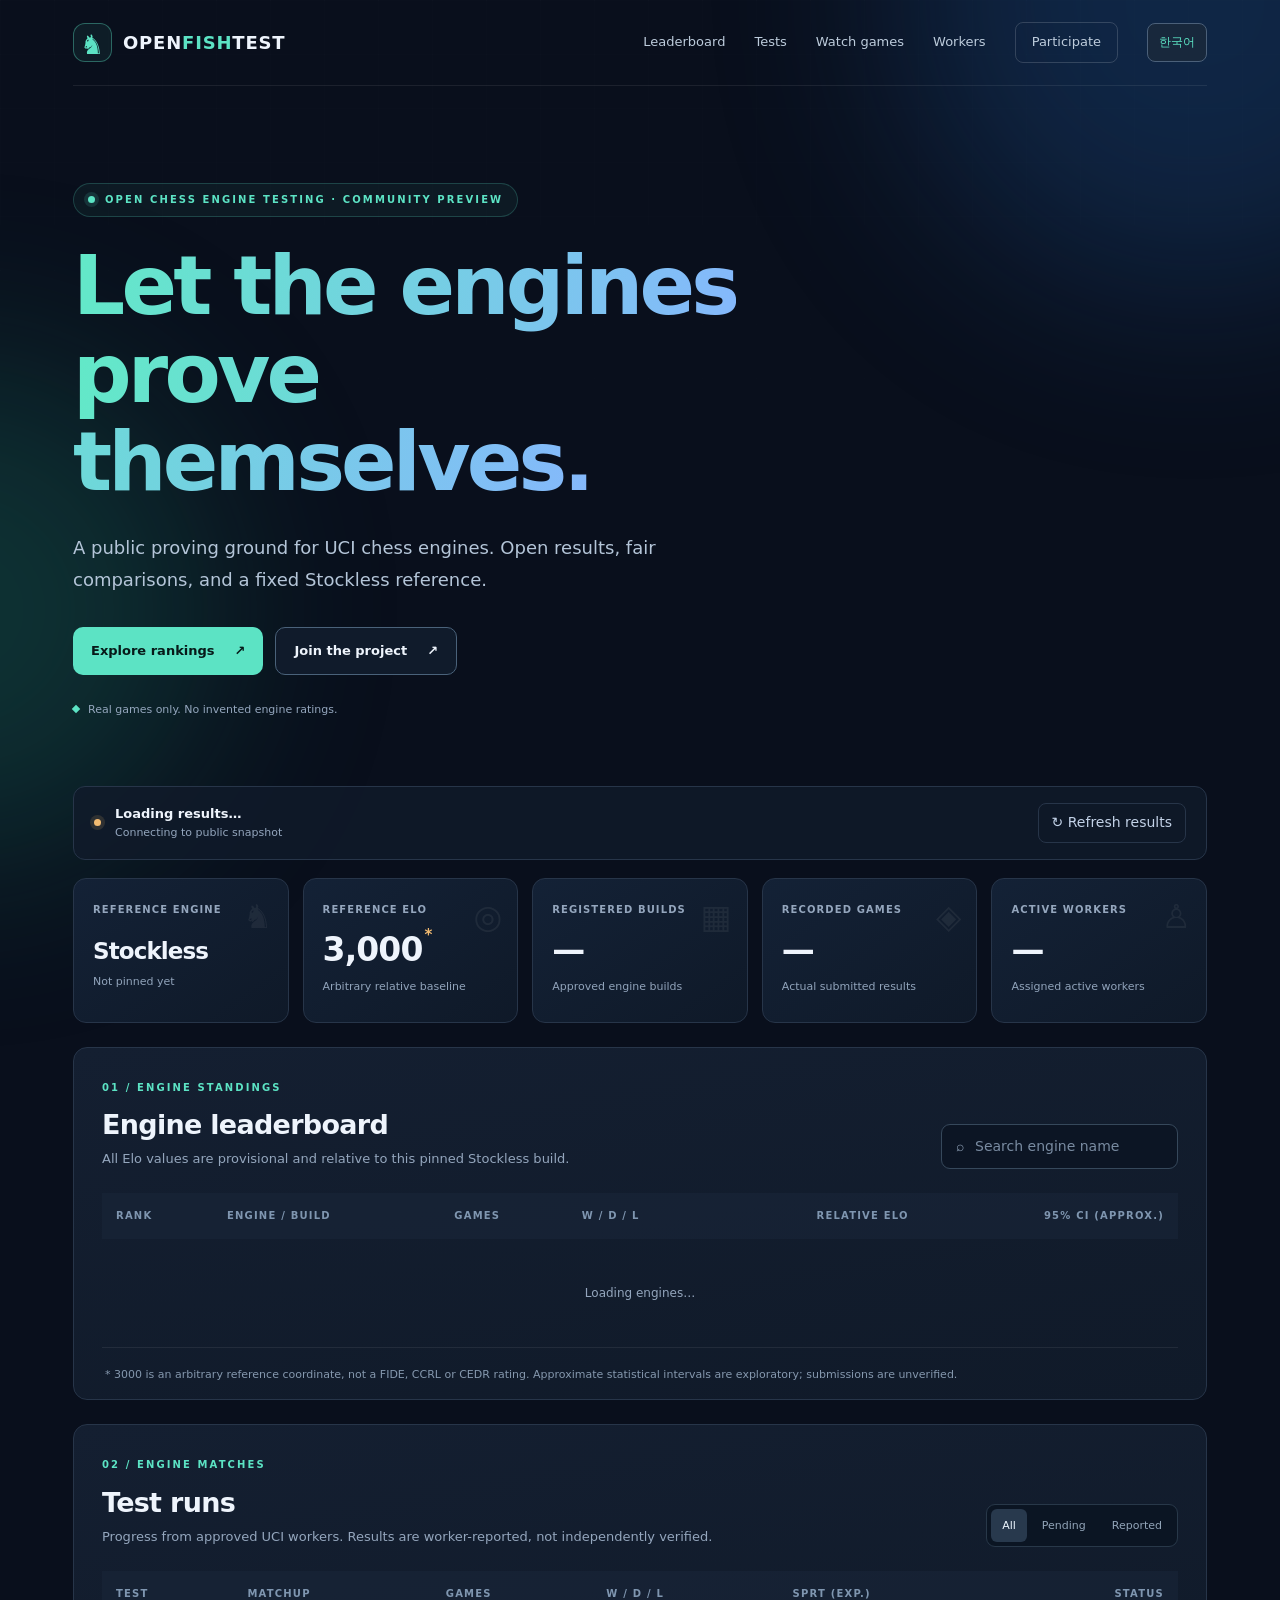
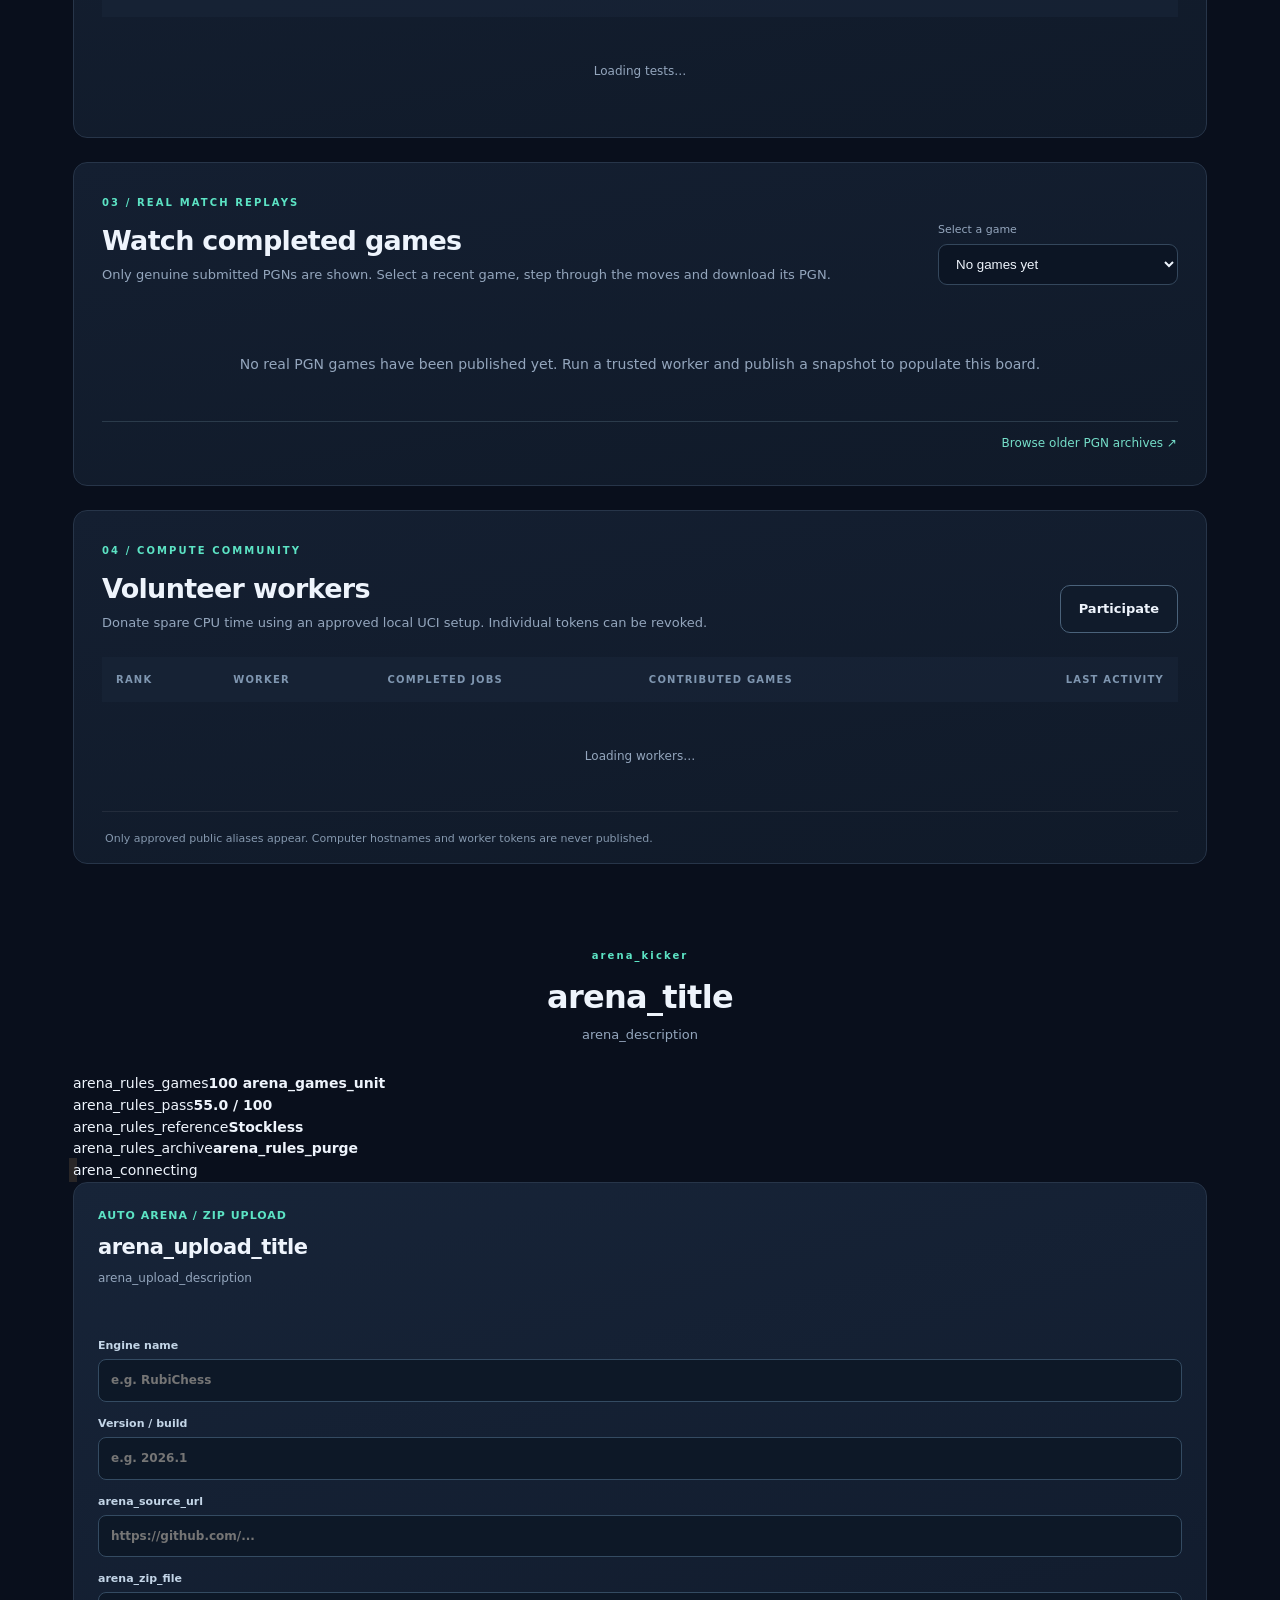
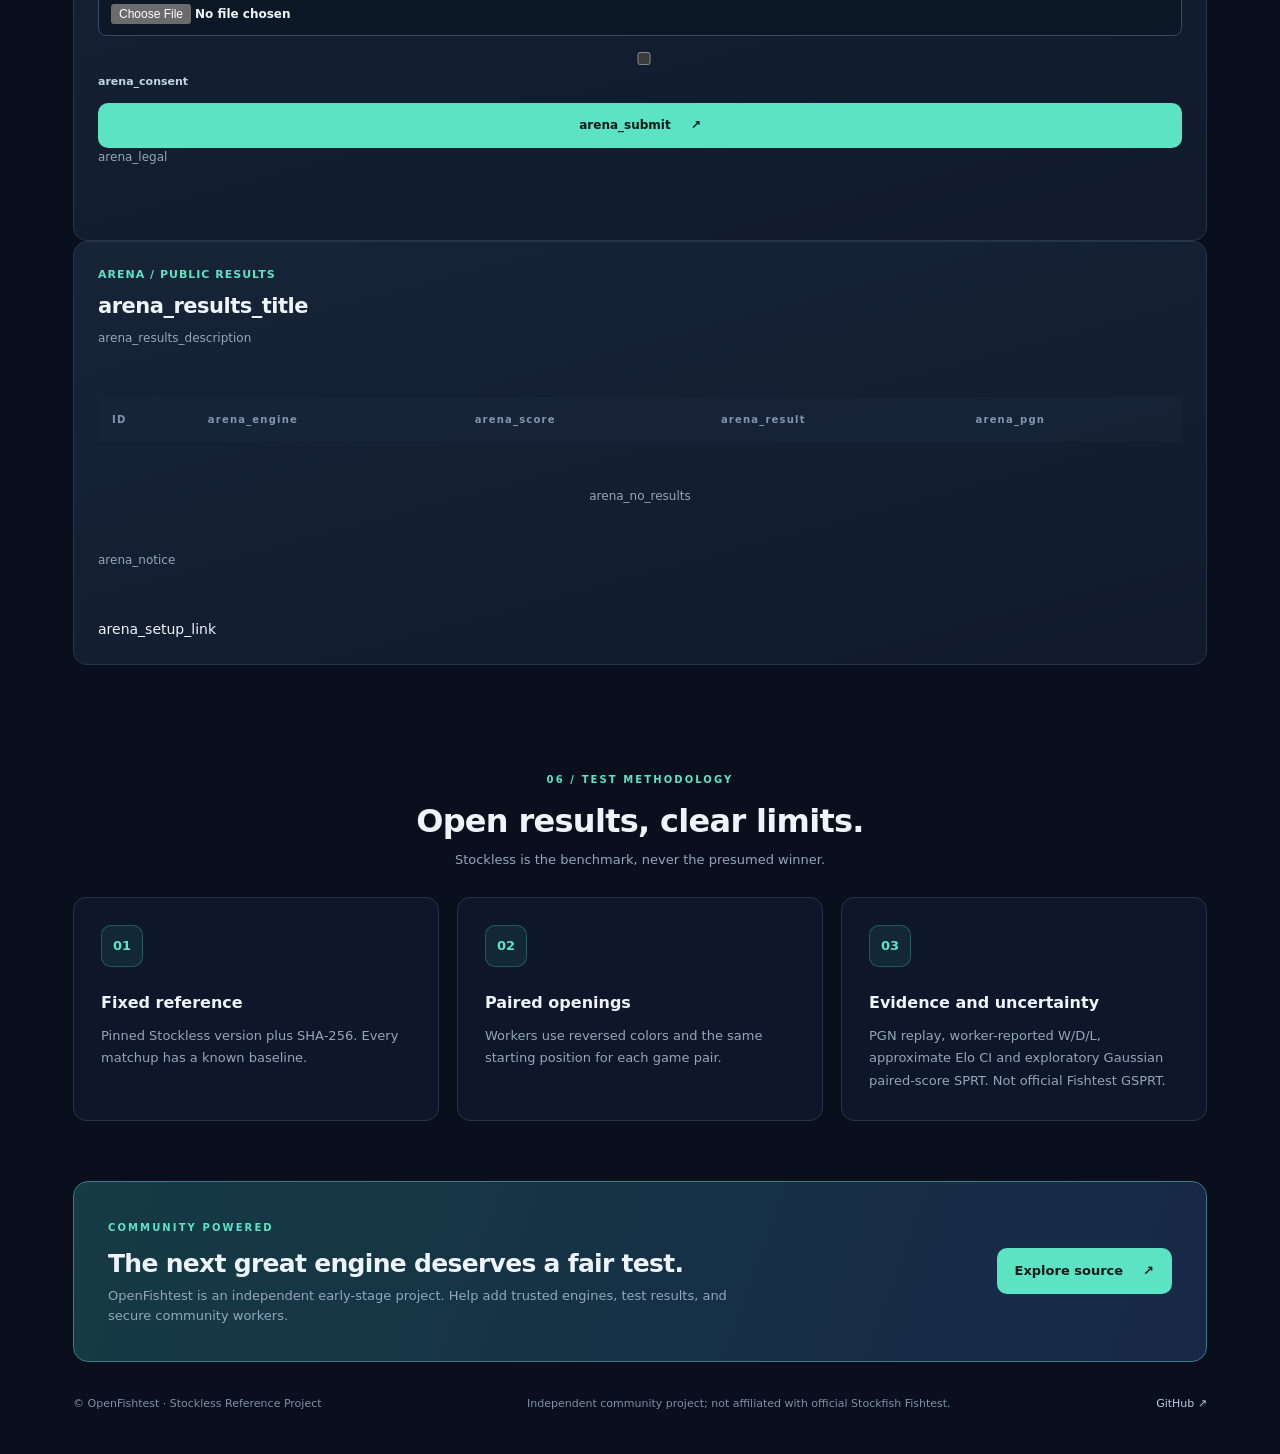
==== docs/index.html @ b2714456 "feat(web): replace registration requests with direct automatic arena upload and results" ====
<!DOCTYPE html>
<html lang="en">
<head>
  <meta charset="UTF-8">
  <meta name="viewport" content="width=device-width, initial-scale=1">
  <meta name="description" content="OpenFishtest: free, transparent UCI chess-engine testing against the Stockless reference. Watch real PGNs and contribute CPU time.">
  <meta name="theme-color" content="#0b1020">
  <meta property="og:type" content="website">
  <meta property="og:title" content="OpenFishtest — Open Chess Engine Testing">
  <meta property="og:description" content="A transparent proving ground for UCI engines with Stockless as a pinned reference.">
  <meta property="og:url" content="https://gaong5247-cmd.github.io/OpenFishtest/">
  <title>OpenFishtest — Community Chess Engine Testing</title>
  <link rel="stylesheet" href="./styles.css">
</head>
<body>
  <div class="ambient ambient-a" aria-hidden="true"></div>
  <div class="ambient ambient-b" aria-hidden="true"></div>
  <div class="page-shell">
    <header class="topbar">
      <a class="brand" href="./" aria-label="OpenFishtest home">
        <span class="brand-mark" aria-hidden="true">♞</span>
        <span>OPEN<span class="brand-accent">FISH</span>TEST</span>
      </a>
      <nav aria-label="Main navigation" class="nav-links">
        <a href="#leaderboard" data-i18n="nav_rankings">Leaderboard</a>
        <a href="#tests" data-i18n="nav_tests">Tests</a>
        <a href="#games" data-i18n="nav_games">Watch games</a>
        <a href="#workers" data-i18n="nav_workers">Workers</a>
        <a href="#arena" class="nav-repo" data-i18n="nav_join">Participate</a>
        <button type="button" class="lang-button" id="lang-switch" aria-label="Switch language">한국어</button>
      </nav>
    </header>

    <main>
      <section class="hero">
        <div class="eyebrow"><span class="pulse"></span><span data-i18n="hero_kicker">OPEN CHESS ENGINE TESTING · COMMUNITY PREVIEW</span></div>
        <h1><span data-i18n="hero_line1">Let the engines</span><br><span data-i18n="hero_line2">prove themselves.</span></h1>
        <p class="hero-description" data-i18n="hero_desc">A public proving ground for UCI chess engines. Open results, fair comparisons, and a fixed Stockless reference.</p>
        <div class="hero-actions">
          <a class="btn btn-primary" href="#leaderboard"><span data-i18n="hero_rankings">Explore rankings</span> <span aria-hidden="true">↗</span></a>
          <a class="btn btn-outline" href="#arena"><span data-i18n="hero_join">Join the project</span> <span aria-hidden="true">↗</span></a>
        </div>
        <div class="hero-foot"><span class="tiny-square"></span><span data-i18n="hero_foot">Real games only. No invented engine ratings.</span></div>
      </section>

      <section class="status-panel" aria-label="Data connection status">
        <div class="connection"><span class="status-dot" id="connection-dot"></span>
          <div><div id="connection-state" class="connection-title">Loading results…</div><div id="connection-detail" class="connection-subtitle">Connecting to public snapshot</div></div>
        </div>
        <button class="refresh" type="button" id="refresh-button" aria-label="Refresh results">↻ <span data-i18n="refresh">Refresh results</span></button>
      </section>

      <section class="stat-grid stats-five" aria-label="Overview statistics">
        <article class="stat-card"><span class="stat-label" data-i18n="stat_reference">REFERENCE ENGINE</span><div class="stat-value">Stockless</div><span class="stat-note" id="reference-version">Not pinned yet</span><span class="stat-card-icon" aria-hidden="true">♞</span></article>
        <article class="stat-card"><span class="stat-label" data-i18n="stat_rating">REFERENCE ELO</span><div class="stat-value stat-numeric">3,000<span class="rating-note">*</span></div><span class="stat-note" data-i18n="stat_anchor">Arbitrary relative baseline</span><span class="stat-card-icon" aria-hidden="true">◎</span></article>
        <article class="stat-card"><span class="stat-label" data-i18n="stat_engines">REGISTERED BUILDS</span><div class="stat-value stat-numeric" id="engine-count">—</div><span class="stat-note" data-i18n="stat_count">Approved engine builds</span><span class="stat-card-icon" aria-hidden="true">▦</span></article>
        <article class="stat-card"><span class="stat-label" data-i18n="stat_games">RECORDED GAMES</span><div class="stat-value stat-numeric" id="game-count">—</div><span class="stat-note" data-i18n="stat_game_note">Actual submitted results</span><span class="stat-card-icon" aria-hidden="true">◈</span></article>
        <article class="stat-card"><span class="stat-label" data-i18n="stat_workers">ACTIVE WORKERS</span><div class="stat-value stat-numeric" id="worker-count">—</div><span class="stat-note" data-i18n="stat_worker_note">Assigned active workers</span><span class="stat-card-icon" aria-hidden="true">♙</span></article>
      </section>

      <section id="leaderboard" class="section-card">
        <div class="section-heading">
          <div><span class="section-kicker" data-i18n="rank_kicker">01 / ENGINE STANDINGS</span><h2 data-i18n="rank_title">Engine leaderboard</h2><p data-i18n="rank_description">All Elo values are provisional and relative to the pinned Stockless build.</p></div>
          <label class="search-wrap"><span aria-hidden="true">⌕</span><input type="search" id="engine-search" placeholder="Search engine name" data-i18n-placeholder="rank_search" aria-label="Search engines"></label>
        </div>
        <div class="table-scroll">
          <table>
            <thead><tr><th>RANK</th><th data-i18n="rank_engine">ENGINE / BUILD</th><th data-i18n="rank_games">GAMES</th><th data-i18n="rank_wdl">W / D / L</th><th class="align-right" data-i18n="rank_elo">RELATIVE ELO</th><th class="align-right" data-i18n="rank_ci">95% CI (APPROX.)</th></tr></thead>
            <tbody id="leaderboard-rows"><tr><td class="empty-state" colspan="6">Loading engines…</td></tr></tbody>
          </table>
        </div>
        <div class="table-footer" data-i18n="rank_footer">* 3000 is an arbitrary reference coordinate, not a FIDE, CCRL or CEDR rating. Approximate statistical intervals are exploratory; submissions are unverified.</div>
      </section>

      <section id="tests" class="section-card">
        <div class="section-heading">
          <div><span class="section-kicker" data-i18n="test_kicker">02 / ENGINE MATCHES</span><h2 data-i18n="test_title">Test runs</h2><p data-i18n="test_description">Progress from approved UCI workers. Results are worker-reported, not independently verified.</p></div>
          <div class="filter-group" role="group" aria-label="Filter tests"><button type="button" class="filter active" data-filter="all" data-i18n="test_all">All</button><button type="button" class="filter" data-filter="queued" data-i18n="test_queued">Pending</button><button type="button" class="filter" data-filter="complete" data-i18n="test_reported">Reported</button></div>
        </div>
        <div class="table-scroll">
          <table>
            <thead><tr><th data-i18n="test_id">TEST</th><th data-i18n="test_match">MATCHUP</th><th data-i18n="test_games">GAMES</th><th data-i18n="test_score">W / D / L</th><th data-i18n="test_sprt">SPRT (EXP.)</th><th class="align-right" data-i18n="test_status">STATUS</th></tr></thead>
            <tbody id="test-rows"><tr><td class="empty-state" colspan="6">Loading tests…</td></tr></tbody>
          </table>
        </div>
      </section>

      <section id="games" class="section-card">
        <div class="section-heading">
          <div><span class="section-kicker" data-i18n="watch_kicker">03 / REAL MATCH REPLAYS</span><h2 data-i18n="watch_title">Watch completed games</h2><p data-i18n="watch_description">Only genuine submitted PGNs are shown. Select a recent game, step through the moves and download its PGN.</p></div>
          <label class="game-select-wrap"><span data-i18n="watch_select">Select a game</span><select id="game-selector" aria-label="Select recorded PGN"><option value="">No games yet</option></select></label>
        </div>
        <div id="games-empty" class="empty-state" data-i18n="watch_empty">No real PGN games have been published yet. Run a trusted worker and publish a snapshot to populate this board.</div>
        <div id="replay-content" class="replay-layout" hidden>
          <div class="board-column">
            <div id="chess-board" class="chess-board" role="img" aria-label="Recorded game chessboard"></div>
            <div class="board-controls">
              <button type="button" id="move-first" aria-label="First move" title="First move">⇤</button>
              <button type="button" id="move-prev" aria-label="Previous move" title="Previous move">←</button>
              <span id="move-progress" aria-live="polite">0 / 0</span>
              <button type="button" id="move-next" aria-label="Next move" title="Next move">→</button>
              <button type="button" id="move-last" aria-label="Last move" title="Last move">⇥</button>
              <button type="button" id="flip-board" aria-label="Flip board" title="Flip board">⇅</button>
            </div>
          </div>
          <div class="game-information">
            <div class="game-player"><span id="game-white">White</span><span id="game-result">1-0</span><span id="game-black">Black</span></div>
            <div class="game-meta"><span id="game-test"></span><span id="game-verification" data-i18n="watch_unverified">Worker report · not independently verified</span></div>
            <div id="move-list" class="move-list" aria-label="Recorded moves"></div>
            <div class="game-actions">
              <button type="button" class="btn btn-primary" id="download-pgn"><span data-i18n="watch_download">Download PGN</span> ↓</button>
              <span class="game-legal-note" data-i18n="watch_note">PGN legality is checked, but the site cannot prove which engine actually made the moves.</span>
            </div>
          </div>
        </div>
        <div class="game-archive-link"><a href="https://github.com/gaong5247-cmd/OpenFishtest/releases" target="_blank" rel="noopener noreferrer" data-i18n="archive_link">Browse older PGN archives ↗</a></div>
      </section>

      <section id="workers" class="section-card">
        <div class="section-heading">
          <div><span class="section-kicker" data-i18n="workers_kicker">04 / COMPUTE COMMUNITY</span><h2 data-i18n="workers_title">Volunteer workers</h2><p data-i18n="workers_description">Donate spare CPU time using an approved local UCI setup. Individual tokens can be revoked.</p></div>
          <a href="#arena" class="btn btn-outline" data-i18n="nav_join">Participate</a>
        </div>
        <div class="table-scroll">
          <table><thead><tr><th>RANK</th><th data-i18n="workers_name">WORKER</th><th data-i18n="workers_completed">COMPLETED JOBS</th><th data-i18n="workers_games">CONTRIBUTED GAMES</th><th class="align-right" data-i18n="workers_last">LAST ACTIVITY</th></tr></thead>
          <tbody id="worker-rows"><tr><td class="empty-state" colspan="5">Loading workers…</td></tr></tbody></table>
        </div>
        <div class="table-footer" data-i18n="workers_note">Only approved public aliases appear. Computer hostnames and worker tokens are never published.</div>
      </section>

      <section id="arena" class="community-section">
        <div class="protocol-heading">
          <span class="section-kicker" data-i18n="arena_kicker">05 / OPEN CHALLENGER ARENA</span>
          <h2 data-i18n="arena_title">Upload. Compete. Earn a release review.</h2>
          <p data-i18n="arena_description">No engine registration requests. Submit a UCI Linux engine ZIP; an isolated arena tests it against pinned Stockless.</p>
        </div>
        <div class="arena-rules">
          <div class="arena-rule"><span data-i18n="arena_rules_games">FIXED MATCH</span><strong>100 <span data-i18n="arena_games_unit">games</span></strong></div>
          <div class="arena-rule"><span data-i18n="arena_rules_pass">QUALIFY AT</span><strong>55.0 / 100</strong></div>
          <div class="arena-rule"><span data-i18n="arena_rules_reference">REFERENCE</span><strong>Stockless</strong></div>
          <div class="arena-rule"><span data-i18n="arena_rules_archive">FAILED UPLOADS</span><strong data-i18n="arena_rules_purge">Deleted</strong></div>
        </div>
        <div id="arena-connect-status" class="arena-connect" role="status" aria-live="polite">
          <span class="status-dot"></span>
          <span id="arena-policy-message" data-i18n="arena_connecting">Checking the HTTPS arena server…</span>
        </div>
        <div class="arena-grid">
          <article class="form-card arena-upload-card">
            <div class="form-kicker">AUTO ARENA / ZIP UPLOAD</div>
            <h3 data-i18n="arena_upload_title">Challenge Stockless</h3>
            <p data-i18n="arena_upload_description">Submit one root-level Linux x86_64 ELF named <code>engine</code>, optionally with up to five *.nnue files in one ZIP (128 MiB max).</p>
            <form id="arena-upload-form">
              <label><span data-i18n="form_name">Engine name</span><input name="name" required minlength="1" maxlength="80" data-i18n-placeholder="form_name_hint" placeholder="Your UCI engine"></label>
              <label><span data-i18n="form_version">Version / build</span><input name="version" required maxlength="60" data-i18n-placeholder="form_version_hint" placeholder="e.g. 0.1"></label>
              <label><span data-i18n="arena_source_url">Source URL (optional)</span><input type="url" name="source" maxlength="350" placeholder="https://github.com/..."></label>
              <label><span data-i18n="arena_zip_file">UCI engine ZIP archive</span><input type="file" id="arena-zip" name="zip" accept=".zip,application/zip" required></label>
              <label class="arena-consent"><input name="consent" type="checkbox" required><span data-i18n="arena_consent">I understand my uploaded binary will be run in a restricted VM, that public test results remain visible, and that failed candidates are deleted.</span></label>
              <div id="arena-upload-progress-container" hidden>
                <progress id="arena-upload-progress" max="100" value="0"></progress>
                <span id="arena-progress-label">0%</span>
              </div>
              <button type="submit" class="btn btn-primary" id="arena-submit" disabled><span data-i18n="arena_submit">Upload and enter 100-game Arena</span> ↗</button>
            </form>
            <p class="arena-legal" data-i18n="arena_legal">Only upload binaries you have rights to distribute. Do not include secrets. Windows EXEs cannot run in this Linux-only automated arena.</p>
            <div class="arena-result-message" id="arena-upload-message" role="status" aria-live="polite"></div>
          </article>
          <article class="form-card arena-results-card">
            <div class="form-kicker">ARENA / PUBLIC RESULTS</div>
            <h3 data-i18n="arena_results_title">Automatic challenger board</h3>
            <p data-i18n="arena_results_description">Every completed challenge is recorded. 55+ points creates a private download alert for the owner to choose a GitHub Release. Lower scores purge the uploaded ZIP.</p>
            <div class="arena-table-scroll">
              <table class="arena-table">
                <thead><tr><th>ID</th><th data-i18n="arena_engine">ENGINE</th><th data-i18n="arena_score">SCORE</th><th data-i18n="arena_result">RESULT</th><th data-i18n="arena_pgn">PGN</th></tr></thead>
                <tbody id="arena-rows"><tr><td class="empty-state" colspan="5" data-i18n="arena_no_results">No real arena tests yet.</td></tr></tbody>
              </table>
            </div>
            <p class="arena-notice" data-i18n="arena_notice">Qualification is a 55/100 threshold, not proof of a statistically significant strength increase. The owner makes every Release decision manually.</p>
            <a class="arena-admin-link" href="https://github.com/gaong5247-cmd/OpenFishtest/blob/main/docs/ARENA_SETUP.md" target="_blank" rel="noopener noreferrer" data-i18n="arena_setup_link">How to self-host the private arena ↗</a>
          </article>
        </div>
      </section>

      <section id="protocol" class="protocol">
        <div class="protocol-heading"><span class="section-kicker" data-i18n="method_kicker">06 / TEST METHODOLOGY</span><h2 data-i18n="method_title">Open results, clear limits.</h2><p data-i18n="method_desc">Stockless is the benchmark, never the presumed winner.</p></div>
        <div class="protocol-grid">
          <article class="feature"><div class="feature-icon">01</div><h3 data-i18n="method_one">Fixed reference</h3><p data-i18n="method_one_desc">Pinned Stockless version plus SHA-256. Every matchup has a known baseline.</p></article>
          <article class="feature"><div class="feature-icon">02</div><h3 data-i18n="method_two">Paired openings</h3><p data-i18n="method_two_desc">Workers use reversed colors and the same starting position for each game pair.</p></article>
          <article class="feature"><div class="feature-icon">03</div><h3 data-i18n="method_three">Evidence and uncertainty</h3><p data-i18n="method_three_desc">PGN replay, worker-reported W/D/L, approximate Elo CI and exploratory paired Gaussian SPRT. Not official Fishtest GSPRT.</p></article>
        </div>
      </section>

      <section class="cta-panel">
        <div><span class="section-kicker">COMMUNITY POWERED</span><h2 data-i18n="cta_title">The next great engine deserves a fair test.</h2><p data-i18n="cta_desc">OpenFishtest is an independent early-stage project. Help add trusted engines, test results, and secure community workers.</p></div>
        <a href="https://github.com/gaong5247-cmd/OpenFishtest" target="_blank" rel="noopener noreferrer" class="btn btn-primary"><span data-i18n="cta_github">Explore source</span> ↗</a>
      </section>
    </main>
    <footer><span>© OpenFishtest · Stockless Reference Project</span><span data-i18n="footer_independent">Independent community project; not affiliated with official Stockfish Fishtest.</span><a href="https://github.com/gaong5247-cmd/OpenFishtest" target="_blank" rel="noopener noreferrer">GitHub ↗</a></footer>
  </div>
  <script src="./i18n.js" defer></script>
  <script src="./app.js" defer></script>
</body>
</html>
---- docs/styles.css ----
:root{color-scheme:dark;--bg:#090f1c;--panel:#111b2b;--panel2:#142034;--line:#273549;--text:#eef4fc;--muted:#94a6bd;--accent:#5ce3c4;--accent2:#7eaafb;--orange:#f2bb71;font-family:Inter,ui-sans-serif,system-ui,-apple-system,BlinkMacSystemFont,"Segoe UI",sans-serif;font-synthesis:none}*{box-sizing:border-box}html{scroll-behavior:smooth}body{margin:0;background:var(--bg);color:var(--text);font-size:14px;line-height:1.55}body:before{content:"";position:fixed;inset:0;z-index:-2;background-image:linear-gradient(#ffffff05 1px,transparent 1px),linear-gradient(90deg,#ffffff05 1px,transparent 1px);background-size:54px 54px;mask-image:linear-gradient(to bottom,#0007,transparent 70%)}a{color:inherit;text-decoration:none}button,input{font:inherit}button{cursor:pointer}.ambient{position:fixed;pointer-events:none;filter:blur(100px);border-radius:50%;z-index:-1;opacity:.25}.ambient-a{width:590px;height:590px;top:-300px;right:-210px;background:#256cc0}.ambient-b{width:500px;height:500px;top:360px;left:-290px;background:#1f997a}.page-shell{max-width:1190px;padding:0 28px;margin:0 auto}.topbar{display:flex;align-items:center;justify-content:space-between;height:86px;border-bottom:1px solid #ffffff14}.brand{font-size:18px;font-weight:850;letter-spacing:.8px;display:inline-flex;align-items:center;gap:11px}.brand-mark{display:inline-grid;place-items:center;width:39px;height:39px;border:1px solid #5ce3c460;border-radius:12px;background:#5ce3c410;color:var(--accent);font-size:27px}.brand-accent{color:var(--accent)}.nav-links{display:flex;align-items:center;gap:29px;color:#bdccdc;font-size:13px}.nav-links a:hover,.nav-repo:hover{color:var(--accent)}.nav-repo{padding:9px 16px;border:1px solid #ffffff28;border-radius:8px}.hero{padding:97px 0 68px;max-width:760px}.eyebrow,.section-kicker{font-weight:760;letter-spacing:2.1px;font-size:10px;color:var(--accent)}.eyebrow{display:inline-flex;gap:10px;align-items:center;border:1px solid #5ce3c436;border-radius:20px;padding:8px 14px;background:#5ce3c40d}.pulse,.status-dot{background:var(--accent);border-radius:100%;width:7px;height:7px;box-shadow:0 0 0 4px #5ce3c421}.hero h1{font-size:clamp(46px,6.4vw,83px);letter-spacing:-3.8px;line-height:1.08;margin:25px 0 25px;font-weight:800}.hero h1 span{background:linear-gradient(100deg,#62e9c7,#85b8fc);color:transparent;background-clip:text}.hero-description{font-size:18px;line-height:1.8;color:#b4c5d8;max-width:620px;margin:0}.hero-description strong{color:var(--text)}.hero-actions{display:flex;gap:12px;margin-top:30px}.btn{display:inline-flex;gap:20px;align-items:center;justify-content:center;border-radius:10px;padding:13px 18px;font-size:13px;font-weight:800;transition:transform .2s,background .2s}.btn:hover{transform:translateY(-2px)}.btn-primary{color:#071a19;background:var(--accent)}.btn-primary:hover{background:#82f4da}.btn-outline{border:1px solid #4a627a;background:#101b2b}.btn-outline:hover{background:#1b3049}.hero-foot{margin-top:26px;font-size:11px;color:var(--muted);display:flex;align-items:center;gap:9px}.tiny-square{width:6px;height:6px;background:var(--accent);transform:rotate(45deg)}.status-panel{display:flex;justify-content:space-between;align-items:center;border:1px solid var(--line);background:#111b2bcc;padding:16px 20px;border-radius:12px;margin-bottom:18px}.connection{display:flex;gap:14px;align-items:center}.status-dot{flex-shrink:0;background:var(--orange);box-shadow:0 0 0 4px #f2bb7123}.status-dot.online{background:var(--accent);box-shadow:0 0 0 4px #5ce3c421}.connection-title{font-weight:800;font-size:13px}.connection-subtitle{font-size:11px;color:var(--muted)}.refresh{background:none;border:1px solid var(--line);padding:8px 13px;border-radius:8px;color:#c2d2e7}.refresh:hover{border-color:#7eaafb;color:white}.stat-grid{display:grid;grid-template-columns:repeat(4,minmax(0,1fr));gap:14px}.stat-card{position:relative;min-height:142px;overflow:hidden;padding:22px;border:1px solid var(--line);border-radius:13px;background:linear-gradient(145deg,#152338ed,#101a29ed)}.stat-label{color:var(--muted);letter-spacing:1.1px;font-size:10px;font-weight:780}.stat-value{font-size:25px;font-weight:810;letter-spacing:-.9px;margin-top:15px}.stat-numeric{font-size:35px;margin-top:5px}.stat-note{color:#91a4bb;font-size:11px}.stat-card-icon{position:absolute;right:15px;top:12px;font-size:33px;color:#ffffff10}.rating-note{font-size:15px;color:var(--orange);vertical-align:top;margin-left:2px}.section-card{margin-top:24px;padding:28px 28px 12px;border:1px solid var(--line);border-radius:14px;background:linear-gradient(170deg,#141f31,#101a29)}.section-heading{display:flex;justify-content:space-between;align-items:end;gap:25px;margin-bottom:24px}.section-heading h2,.protocol-heading h2,.cta-panel h2{font-size:27px;letter-spacing:-.7px;margin:7px 0 3px}.section-heading p,.protocol-heading p,.cta-panel p{color:var(--muted);margin:0;font-size:13px}.search-wrap{border:1px solid #36485b;background:#0c1524;border-radius:9px;display:flex;align-items:center;padding:10px 14px;gap:9px;color:var(--muted)}.search-wrap input{min-width:160px;width:190px;color:var(--text);outline:none;border:0;background:transparent}.search-wrap input::placeholder{color:#798ba1}.search-wrap:focus-within{border-color:var(--accent)}.table-scroll{overflow-x:auto}table{width:100%;border-collapse:collapse;text-align:left}th{background:#19263a90;color:#7f96b0;letter-spacing:1.2px;font-weight:800;font-size:10px;padding:15px 14px;white-space:nowrap}td{padding:17px 14px;border-bottom:1px solid #ffffff0c;font-size:12px;color:#c7d5e7}tbody tr:last-child td{border-bottom:0}tbody tr:hover{background:#ffffff05}.align-right{text-align:right}.engine-name{font-size:13px;font-weight:770;color:var(--text)}.engine-version{margin-top:2px;font-size:11px;color:var(--muted)}.rank{font-weight:750;color:#b9c9dc}.ref-tag{margin-left:9px;display:inline-block;vertical-align:middle;color:var(--accent);border:1px solid #5ce3c450;padding:2px 6px;border-radius:4px;font-size:9px;font-weight:750}.elo{font-size:15px;color:var(--accent);font-weight:800}.elo.unknown{color:var(--muted)}.empty-state{text-align:center;padding:45px 20px!important;color:var(--muted)}.table-footer{border-top:1px solid #ffffff12;color:#8598ae;padding:18px 3px 4px;font-size:11px}.filter-group{display:flex;gap:4px;background:#0b1523;border:1px solid #283849;border-radius:9px;padding:4px}.filter{border:0;background:transparent;color:#93a5b9;border-radius:6px;font-size:11px;padding:8px 11px}.filter:hover{color:white}.filter.active{background:#28394d;color:#eef7ff}.state{display:inline-block;border:1px solid #495f79;border-radius:5px;padding:5px 8px;font-size:10px;font-weight:700;color:#b2c5d8;white-space:nowrap}.state.complete{color:var(--accent);border-color:#5ce3c460;background:#5ce3c409}.state.queued{color:var(--orange);border-color:#f2bb7165}.protocol{padding:83px 0 60px}.protocol-heading{text-align:center;margin-bottom:27px}.protocol-heading h2{font-size:32px}.protocol-grid{display:grid;grid-template-columns:repeat(3,1fr);gap:18px}.feature{padding:27px;border:1px solid var(--line);border-radius:13px;background:#12203489}.feature-icon{display:grid;place-items:center;width:42px;height:42px;border-radius:10px;color:var(--accent);background:#5ce3c415;border:1px solid #5ce3c444;font-size:13px;font-weight:820}.feature h3{margin:24px 0 9px;font-size:16px}.feature p{color:var(--muted);font-size:13px;line-height:1.75;margin:0}.cta-panel{display:flex;align-items:center;justify-content:space-between;gap:20px;border-radius:15px;padding:34px;background:linear-gradient(110deg,#153b44,#172847);border:1px solid #3e7a83}.cta-panel h2{font-size:25px}.cta-panel p{max-width:630px}.cta-panel .btn{white-space:nowrap}footer{display:flex;align-items:center;justify-content:space-between;gap:20px;padding:33px 0 42px;color:#7e91a8;font-size:11px}footer a{color:#b9cde4}footer a:hover{color:var(--accent)}@media(max-width:900px){.stat-grid{grid-template-columns:repeat(2,minmax(0,1fr))}.nav-links{gap:12px}.protocol-grid{gap:10px}}@media(max-width:640px){.page-shell{padding:0 15px}.topbar{height:72px}.brand{font-size:15px}.nav-links>a:not(.nav-repo){display:none}.hero{padding:75px 0 45px}.hero h1{font-size:49px;letter-spacing:-2.3px}.hero-description{font-size:15px}.hero-actions{flex-wrap:wrap}.stat-grid{gap:8px}.stat-card{min-height:125px;padding:15px}.stat-value{font-size:21px}.stat-numeric{font-size:30px}.section-card{padding:22px 14px 8px}.section-heading{flex-direction:column;align-items:stretch;gap:15px}.search-wrap input{flex:1}.protocol{padding-top:62px}.protocol-grid{grid-template-columns:1fr}.cta-panel{flex-direction:column;align-items:stretch;padding:25px}.cta-panel .btn{align-self:flex-start}footer{flex-wrap:wrap}td,th{padding:13px 9px}.refresh span{display:none}}@media(prefers-reduced-motion:reduce){html{scroll-behavior:auto}.btn{transition:none}}


.game-archive-link{font-size:12px;text-align:right;padding:12px 1px 21px;border-top:1px solid #2b3b4b}.game-archive-link a{color:#75dec9}.game-archive-link a:hover{text-decoration:underline}

.engine-source{display:inline-block;font-size:10px;font-weight:700;color:#75dec9;margin-top:5px}.engine-source:hover{text-decoration:underline}

/* Community v0.3 */
[hidden]{display:none!important}
.lang-button{border:1px solid #4b6079;background:#18283c;border-radius:8px;color:var(--accent);padding:9px 11px;font-size:12px;font-weight:800}
.lang-button:hover{border-color:var(--accent)}
.stats-five{grid-template-columns:repeat(5,minmax(0,1fr))}
.stats-five .stat-card{padding:19px;min-height:145px}
.stats-five .stat-value{font-size:23px}
.stats-five .stat-numeric{font-size:33px}
.small-data{font-size:11px;color:#adc3da}
.game-select-wrap{display:flex;flex-direction:column;gap:6px;font-size:11px;color:var(--muted);min-width:240px}
.game-select-wrap select{padding:11px 13px;background:#0c1524;border:1px solid #34475c;color:var(--text);border-radius:9px;max-width:300px}
.game-select-wrap select:focus-visible{outline:2px solid var(--accent);outline-offset:2px}
.replay-layout{display:grid;grid-template-columns:minmax(260px,480px) minmax(280px,1fr);gap:28px;padding:0 0 26px;align-items:start}
.board-column{width:100%;max-width:480px}
.chess-board{width:100%;aspect-ratio:1;display:grid;grid-template-columns:repeat(8,1fr);border:1px solid #455e70;box-shadow:0 18px 45px #0005;overflow:hidden;border-radius:6px}
.chess-square{position:relative;display:flex;align-items:center;justify-content:center;user-select:none;line-height:1;font-size:clamp(26px,3.65vw,49px);font-family:"Segoe UI Symbol","DejaVu Sans",sans-serif}
.square-light{background:#ccdacd;color:#142434}
.square-dark{background:#6e948a;color:#142434}
.chess-square.white-piece{color:#fffdfa;text-shadow:0 2px 1px #1b272f,1px -1px 2px #1b272f,-1px 0 1px #1b272f}
.chess-square.black-piece{color:#1b2937;text-shadow:0 1px 1px #c4ded3}
.board-coordinate{position:absolute;font-size:10px;font-family:ui-sans-serif,system-ui,sans-serif;font-weight:900;line-height:1;text-shadow:none}
.board-file{right:3px;bottom:3px}
.board-rank{top:3px;left:3px}
.square-light .board-coordinate{color:#496f65}.square-dark .board-coordinate{color:#d5eee3}
.board-controls{display:flex;align-items:center;gap:7px;justify-content:center;margin-top:12px}
.board-controls button{border:1px solid #344a5c;border-radius:7px;background:#17283c;color:#dce9f6;min-width:38px;height:36px;font-size:17px}
.board-controls button:hover:not(:disabled){background:#29425a;border-color:#5ce3c4}
.board-controls button:disabled{opacity:.3;cursor:default}
.board-controls span{min-width:78px;text-align:center;color:var(--muted);font-size:12px}
.game-information{display:flex;flex-direction:column;min-height:380px;max-width:100%;gap:13px}
.game-player{display:flex;align-items:center;justify-content:space-between;gap:10px;padding:18px 12px;background:#0b1624;border:1px solid #33485c;border-radius:10px;font-weight:800;font-size:15px}
.game-player #game-result{font-size:20px;color:var(--accent)}
.game-meta{display:flex;flex-wrap:wrap;gap:8px 16px;font-size:11px;color:var(--muted)}
.move-list{min-height:220px;max-height:370px;overflow:auto;border:1px solid var(--line);border-radius:10px;background:#0b1522;padding:10px;display:grid;grid-template-columns:repeat(2,minmax(0,1fr));align-content:start;gap:3px 12px}
.move-pair{display:grid;grid-template-columns:30px repeat(2,minmax(0,1fr));align-items:center;min-height:33px;gap:3px;font-size:12px}
.move-number{color:#879ab0;font-weight:700}
.chess-move{border:0;background:transparent;text-align:left;color:#d4e1ef;font-size:12px;border-radius:5px;padding:5px 7px;min-width:0}
.chess-move:hover,.chess-move:focus-visible{color:white;background:#334c61;outline:none}
.chess-move.selected{background:#136c5b;color:#fff}
.game-actions{margin-top:auto;display:flex;flex-direction:column;gap:12px;align-items:flex-start}
.game-legal-note{font-size:11px;color:var(--muted);line-height:1.6}
.community-section{padding:80px 0 20px}
.community-section .protocol-heading{margin-bottom:28px}
.community-grid{display:grid;grid-template-columns:repeat(3,minmax(0,1fr));gap:15px}
.form-card{background:linear-gradient(165deg,#172438,#101a2b);border:1px solid var(--line);border-radius:14px;padding:24px;display:flex;flex-direction:column}
.form-card h3{font-size:21px;letter-spacing:-.5px;margin:7px 0 6px}
.form-card p{font-size:12px;color:var(--muted);line-height:1.6;margin:0 0 18px;min-height:50px}
.form-kicker{font-weight:850;font-size:11px;color:var(--accent);letter-spacing:1px}
.form-card form{display:flex;flex-direction:column;gap:13px;flex:1}
.form-card label{display:flex;flex-direction:column;gap:5px;font-size:11px;font-weight:750;color:#c3d5e7}
.form-card input,.form-card select,.form-card textarea{background:#0d1827;border:1px solid #344b62;border-radius:8px;color:var(--text);padding:11px 12px;font-size:12px;width:100%;outline:none}
.form-card input:focus,.form-card select:focus,.form-card textarea:focus{border-color:var(--accent);box-shadow:0 0 0 2px #5ce3c421}
.form-card textarea{resize:vertical;min-height:62px}
.form-card form .btn{border:0;margin-top:auto;font-size:12px;min-height:43px}
.form-two{display:grid;grid-template-columns:1fr 1fr;gap:8px}
.form-notice{color:var(--muted);font-size:12px;text-align:center;margin:21px 0 0}
@media(max-width:1090px){.stats-five{grid-template-columns:repeat(3,minmax(0,1fr))}.community-grid{grid-template-columns:repeat(2,minmax(0,1fr))}.community-grid .form-card:last-child{grid-column:1 / -1}.nav-links{gap:11px}}
@media(max-width:780px){.replay-layout{grid-template-columns:1fr}.board-column{max-width:560px;margin:auto}.move-list{min-height:200px;max-height:240px}.community-grid{grid-template-columns:1fr}.community-grid .form-card:last-child{grid-column:auto}.form-card p{min-height:unset}.nav-links a[href="#workers"],.nav-links a[href="#tests"]{display:none}}
@media(max-width:640px){.stats-five{grid-template-columns:repeat(2,minmax(0,1fr))}.stats-five .stat-card{min-height:119px;padding:14px}.stats-five .stat-numeric{font-size:29px}.chess-square{font-size:clamp(27px,9vw,48px)}.section-card{scroll-margin-top:18px}.board-coordinate{font-size:9px}.nav-links a[href="#games"]{display:none}.lang-button{padding:8px 9px}.move-list{grid-template-columns:repeat(2,minmax(0,1fr));gap:1px 5px}.community-section{padding-top:55px}.game-select-wrap{width:100%}}
@media(max-width:360px){.board-controls button{min-width:31px;height:34px}.board-controls{gap:3px}.board-controls span{min-width:63px}}
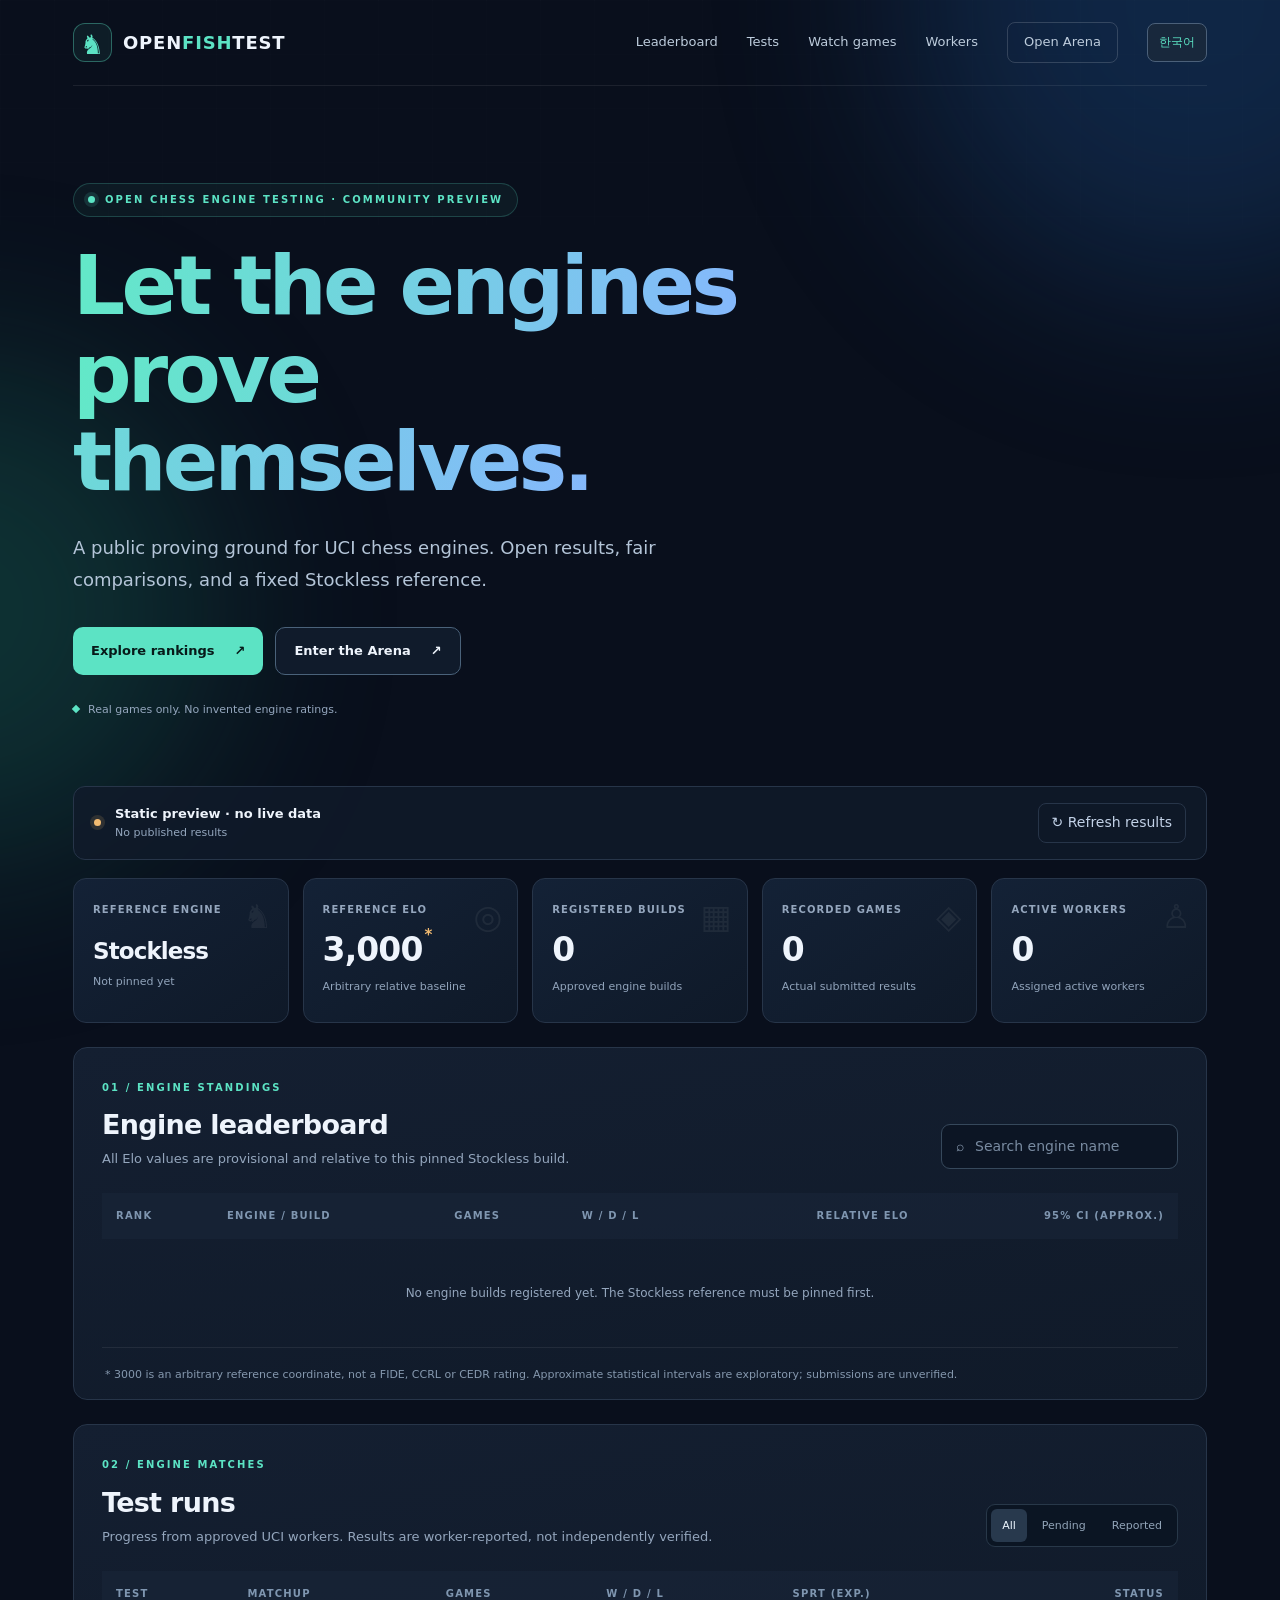
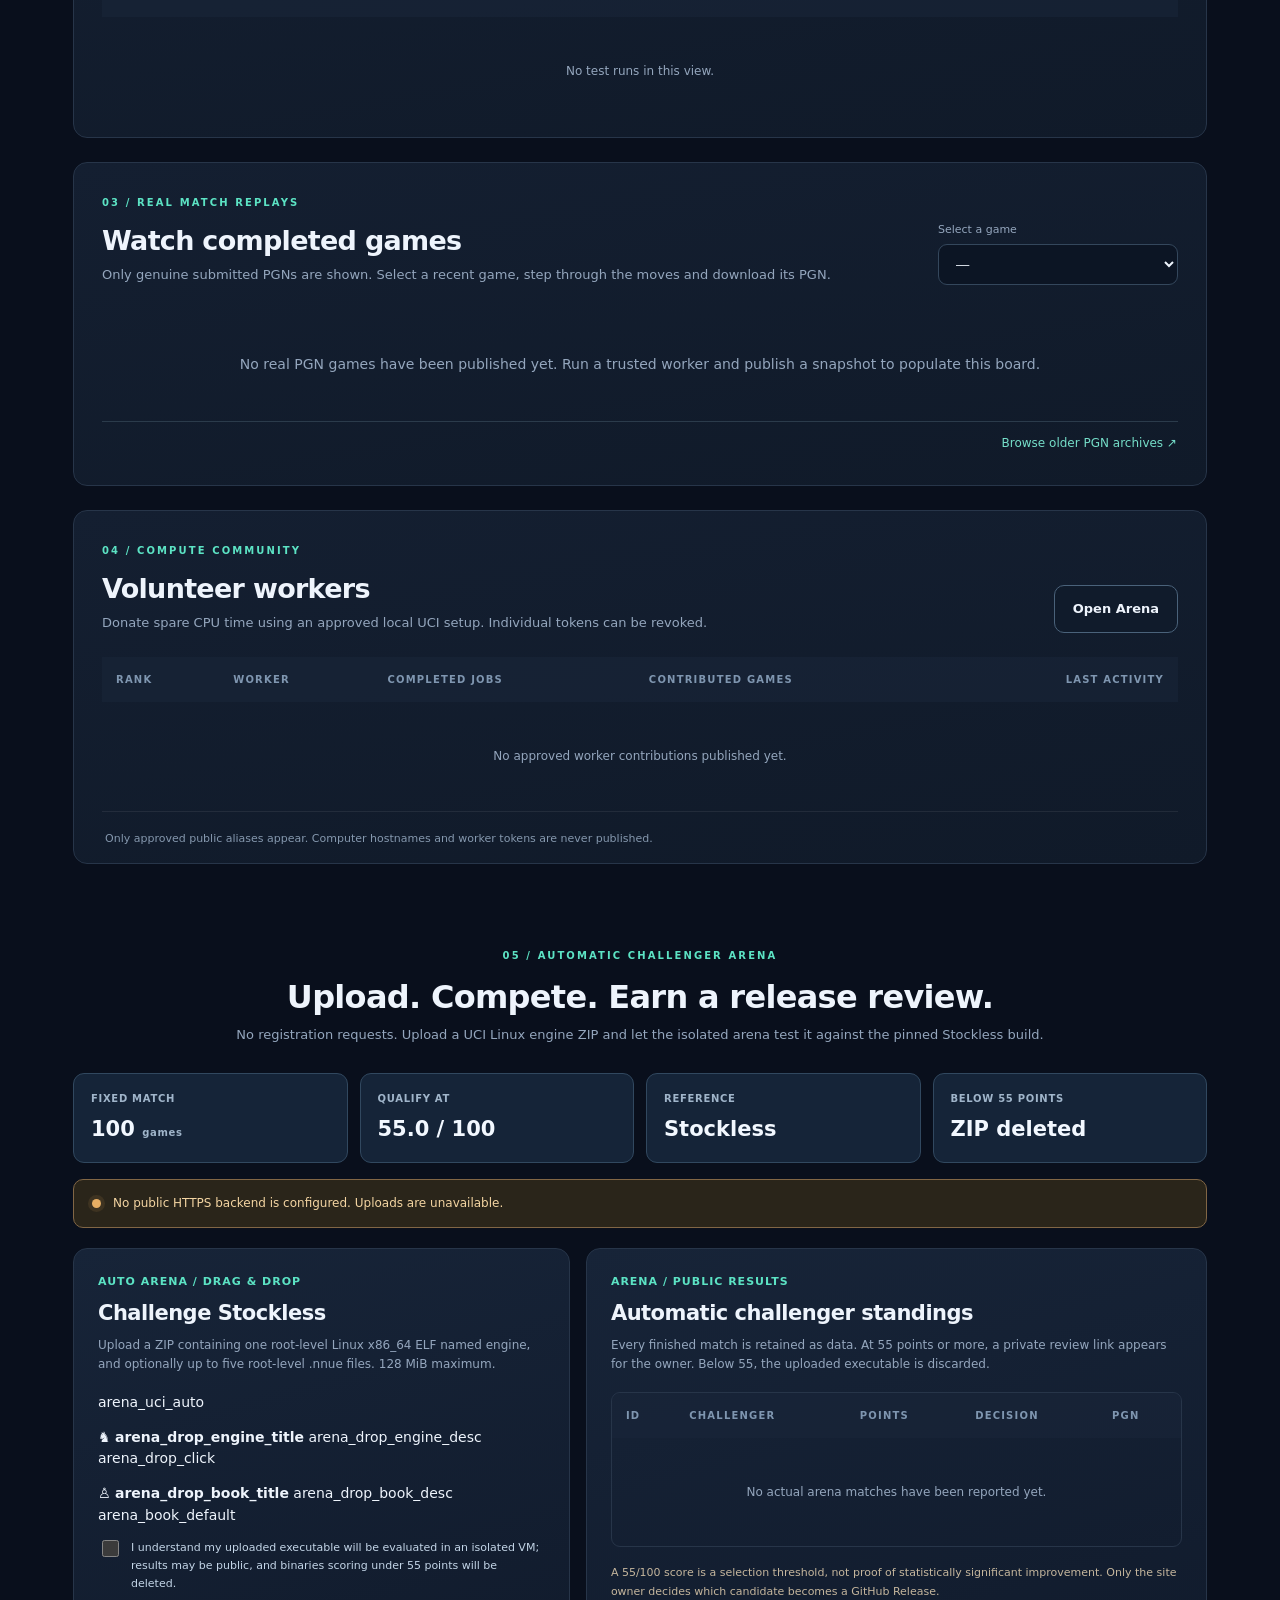
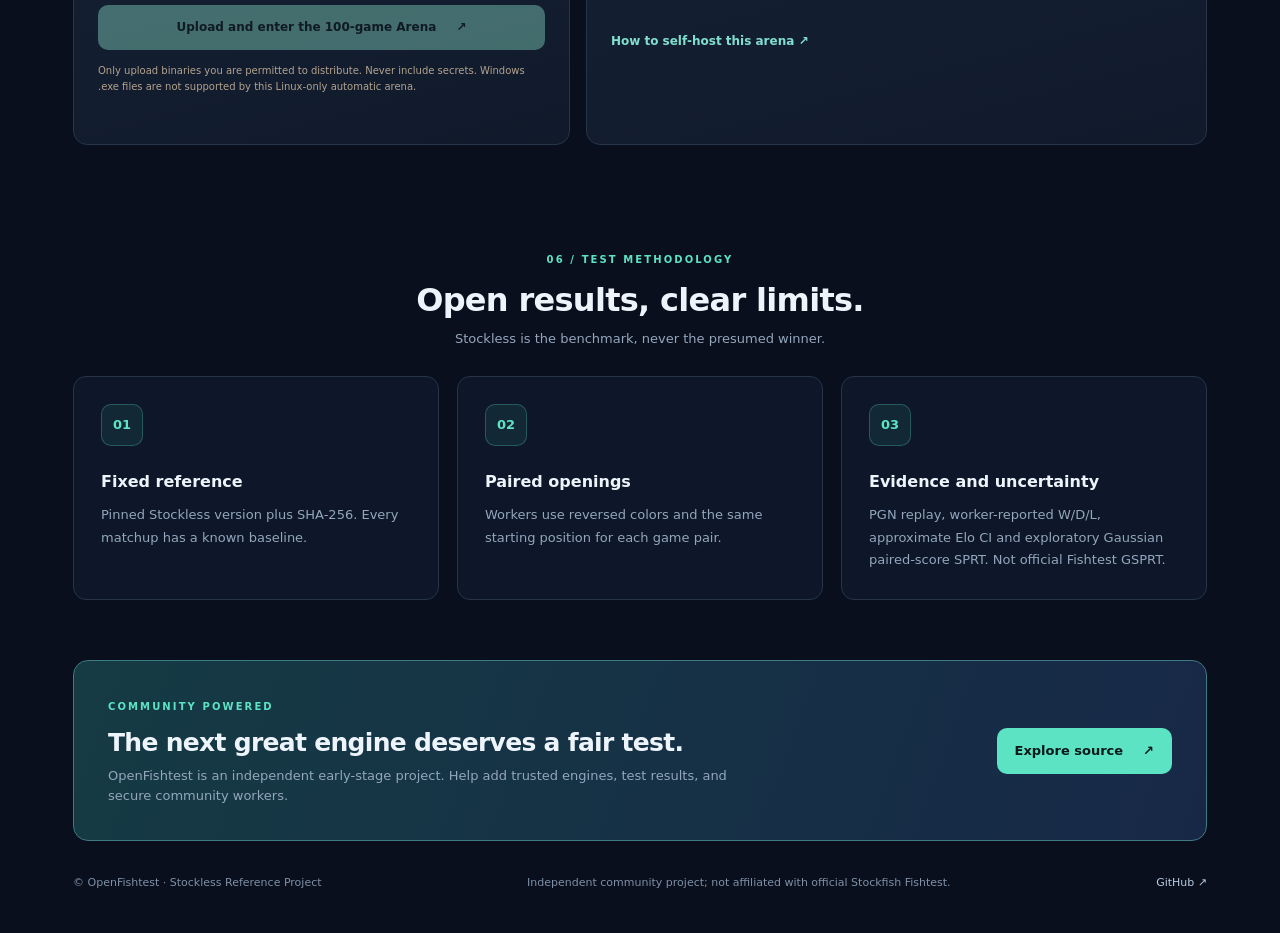
==== commit 3e24ce88: "feat(web): drag-and-drop EXE/ZIP plus EPD/PGN books, remove name/version/hash fields" ====
--- a/docs/index.html
+++ b/docs/index.html
@@ -146,22 +146,38 @@
         </div>
         <div class="arena-grid">
           <article class="form-card arena-upload-card">
-            <div class="form-kicker">AUTO ARENA / ZIP UPLOAD</div>
+            <div class="form-kicker">AUTO ARENA / DRAG & DROP</div>
             <h3 data-i18n="arena_upload_title">Challenge Stockless</h3>
-            <p data-i18n="arena_upload_description">Submit one root-level Linux x86_64 ELF named <code>engine</code>, optionally with up to five *.nnue files in one ZIP (128 MiB max).</p>
+            <p data-i18n="arena_upload_description">Drop a Windows UCI .exe or a Linux engine ZIP. OpenFishtest generates the SHA automatically and detects UCI name and options within the isolated arena.</p>
             <form id="arena-upload-form">
-              <label><span data-i18n="form_name">Engine name</span><input name="name" required minlength="1" maxlength="80" data-i18n-placeholder="form_name_hint" placeholder="Your UCI engine"></label>
-              <label><span data-i18n="form_version">Version / build</span><input name="version" required maxlength="60" data-i18n-placeholder="form_version_hint" placeholder="e.g. 0.1"></label>
-              <label><span data-i18n="arena_source_url">Source URL (optional)</span><input type="url" name="source" maxlength="350" placeholder="https://github.com/..."></label>
-              <label><span data-i18n="arena_zip_file">UCI engine ZIP archive</span><input type="file" id="arena-zip" name="zip" accept=".zip,application/zip" required></label>
-              <label class="arena-consent"><input name="consent" type="checkbox" required><span data-i18n="arena_consent">I understand my uploaded binary will be run in a restricted VM, that public test results remain visible, and that failed candidates are deleted.</span></label>
+              <div class="arena-automated-note" data-i18n="arena_uci_auto">
+                No SHA, name or version fields — OpenFishtest detects these through the engine's UCI handshake after isolation.
+              </div>
+              <div class="arena-drop-zone" id="arena-engine-zone" role="button" tabindex="0" aria-label="Drop Windows EXE or Linux engine ZIP" data-drop-kind="engine">
+                <span class="drop-icon" aria-hidden="true">♞</span>
+                <strong data-i18n="arena_drop_engine_title">Drop your UCI engine here</strong>
+                <span data-i18n="arena_drop_engine_desc">Windows x86_64 .exe or Linux engine.zip · up to 128 MiB</span>
+                <span class="drop-file-name" id="arena-engine-name" data-i18n="arena_drop_click">Click to browse files</span>
+              </div>
+              <input type="file" id="arena-engine-file" name="engine_file" accept=".exe,.zip,application/zip,application/octet-stream" hidden required>
+              <div class="arena-drop-zone arena-book-zone" id="arena-book-zone" role="button" tabindex="0" aria-label="Drop opening book EPD or PGN" data-drop-kind="book">
+                <span class="drop-icon" aria-hidden="true">♙</span>
+                <strong data-i18n="arena_drop_book_title">Drop an opening book (optional)</strong>
+                <span data-i18n="arena_drop_book_desc">.epd or .pgn · 50+ unique legal positions · 5 MiB maximum</span>
+                <span class="drop-file-name" id="arena-book-name" data-i18n="arena_book_default">Use server's default opening book</span>
+              </div>
+              <input type="file" id="arena-book-file" name="book_file" accept=".epd,.pgn,text/plain,application/x-chess-pgn" hidden>
+              <label class="arena-consent">
+                <input name="consent" type="checkbox" required>
+                <span data-i18n="arena_consent">I understand my uploaded executable will be tested in an isolated VM, that results can be public, and that unsuccessful candidates are deleted.</span>
+              </label>
               <div id="arena-upload-progress-container" hidden>
                 <progress id="arena-upload-progress" max="100" value="0"></progress>
                 <span id="arena-progress-label">0%</span>
               </div>
-              <button type="submit" class="btn btn-primary" id="arena-submit" disabled><span data-i18n="arena_submit">Upload and enter 100-game Arena</span> ↗</button>
+              <button type="submit" class="btn btn-primary" id="arena-submit" disabled><span data-i18n="arena_submit">Upload and start 100-game test</span> ↗</button>
             </form>
-            <p class="arena-legal" data-i18n="arena_legal">Only upload binaries you have rights to distribute. Do not include secrets. Windows EXEs cannot run in this Linux-only automated arena.</p>
+            <p class="arena-legal" data-i18n="arena_legal">Upload only executable files you can legally distribute. Windows EXEs require a separate rootless Wine sandbox VM; uploads remain disabled until the operator enables it.</p>
             <div class="arena-result-message" id="arena-upload-message" role="status" aria-live="polite"></div>
           </article>
           <article class="form-card arena-results-card">
--- a/docs/styles.css
+++ b/docs/styles.css
@@ -65,3 +65,38 @@
 @media(max-width:780px){.replay-layout{grid-template-columns:1fr}.board-column{max-width:560px;margin:auto}.move-list{min-height:200px;max-height:240px}.community-grid{grid-template-columns:1fr}.community-grid .form-card:last-child{grid-column:auto}.form-card p{min-height:unset}.nav-links a[href="#workers"],.nav-links a[href="#tests"]{display:none}}
 @media(max-width:640px){.stats-five{grid-template-columns:repeat(2,minmax(0,1fr))}.stats-five .stat-card{min-height:119px;padding:14px}.stats-five .stat-numeric{font-size:29px}.chess-square{font-size:clamp(27px,9vw,48px)}.section-card{scroll-margin-top:18px}.board-coordinate{font-size:9px}.nav-links a[href="#games"]{display:none}.lang-button{padding:8px 9px}.move-list{grid-template-columns:repeat(2,minmax(0,1fr));gap:1px 5px}.community-section{padding-top:55px}.game-select-wrap{width:100%}}
 @media(max-width:360px){.board-controls button{min-width:31px;height:34px}.board-controls{gap:3px}.board-controls span{min-width:63px}}
+
+
+/* OpenFishtest v0.4 automatic challenger arena */
+.arena-rules{display:grid;grid-template-columns:repeat(4,minmax(0,1fr));gap:12px;margin:27px 0 16px}
+.arena-rule{padding:17px;background:#152438;border:1px solid #31485f;border-radius:11px;display:flex;flex-direction:column;gap:6px}
+.arena-rule span{font-size:10px;color:#a0b5ca;letter-spacing:.7px;font-weight:750}
+.arena-rule strong{font-size:21px;color:#f2f8ff}
+.arena-connect{border:1px solid #816645;background:#2a251a;border-radius:10px;padding:14px 18px;display:flex;gap:12px;align-items:center;color:#f4d5a2;font-size:12px;margin-bottom:20px}
+.arena-connect.arena-connected{border-color:#387d70;background:#142e2c;color:#7ae8cf}
+.arena-connect .status-dot{width:9px;height:9px;background:#e7ae63;box-shadow:0 0 0 4px #e7ae631a;flex-shrink:0}
+.arena-connect.arena-connected .status-dot{background:#5ce3c4;box-shadow:0 0 0 4px #5ce3c41a}
+.arena-grid{display:grid;grid-template-columns:minmax(300px,1fr) minmax(380px,1.25fr);gap:16px}
+.arena-grid .form-card{min-width:0}
+.arena-upload-card p,.arena-results-card p{min-height:0}
+.arena-upload-card input[type=file]{padding:11px;cursor:pointer}
+.arena-upload-card input[type=file]::file-selector-button{background:#213b4b;color:#d5faed;border:1px solid #46796d;border-radius:6px;margin-right:12px;padding:8px 10px;cursor:pointer}
+.arena-consent{display:flex!important;flex-direction:row!important;align-items:flex-start;gap:9px!important;font-weight:500!important;font-size:11px!important;line-height:1.6}
+.arena-consent input[type=checkbox]{flex:0 0 17px;width:17px;height:17px;accent-color:#5ce3c4;margin-top:1px}
+.arena-upload-card button:disabled{opacity:.43;cursor:not-allowed;filter:grayscale(.4)}
+.arena-legal{font-size:10px!important;line-height:1.6!important;margin:13px 0 0!important;color:#b4a38e!important}
+.arena-upload-progress-container{display:flex;flex-direction:column;gap:5px}
+#arena-upload-progress{width:100%;height:11px;accent-color:#5ce3c4}
+#arena-progress-label{font-size:11px;color:var(--muted)}
+.arena-result-message{font-size:12px;color:#78e4c7;padding:9px 0;min-height:25px;overflow-wrap:anywhere}
+.arena-table-scroll{overflow:auto;max-height:455px;border:1px solid var(--line);border-radius:9px}
+.arena-table{min-width:475px}
+.arena-table th{white-space:nowrap}
+.arena-table td{vertical-align:middle;line-height:1.5;white-space:normal}
+.arena-qualified{color:#63e7b9;font-weight:750}
+.arena-disqualified{color:#efa98b;font-weight:730}
+.arena-notice{margin-top:17px!important;font-size:11px!important;line-height:1.7!important;color:#c5b69d!important}
+.arena-admin-link{margin-top:12px;font-size:12px;font-weight:780;color:#82dfd0}
+.arena-admin-link:hover{text-decoration:underline}
+@media(max-width:1050px){.arena-grid{grid-template-columns:1fr}.arena-rules{grid-template-columns:repeat(2,minmax(0,1fr))}}
+@media(max-width:640px){.arena-rule strong{font-size:18px}.arena-rules{gap:8px}.arena-rule{padding:12px}.arena-grid{gap:12px}.arena-grid .form-card{padding:18px}.arena-table{min-width:460px}}
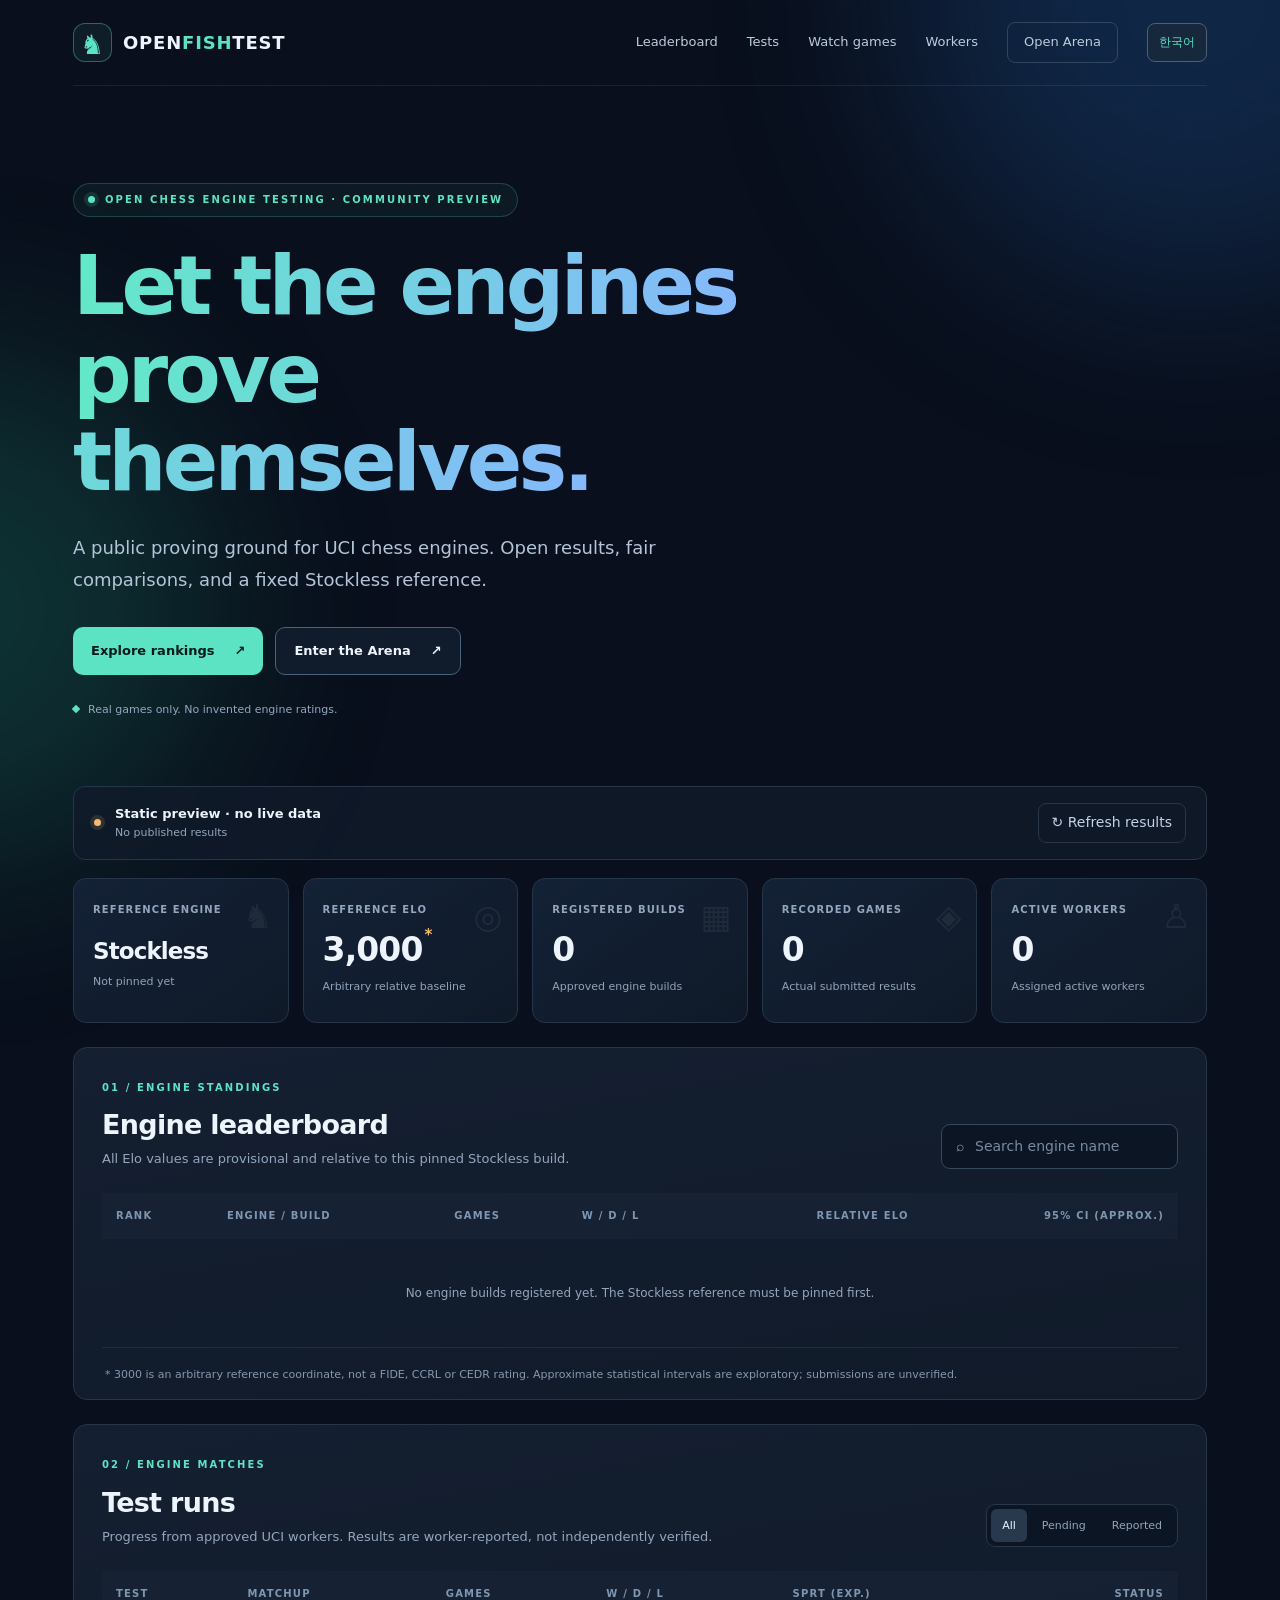
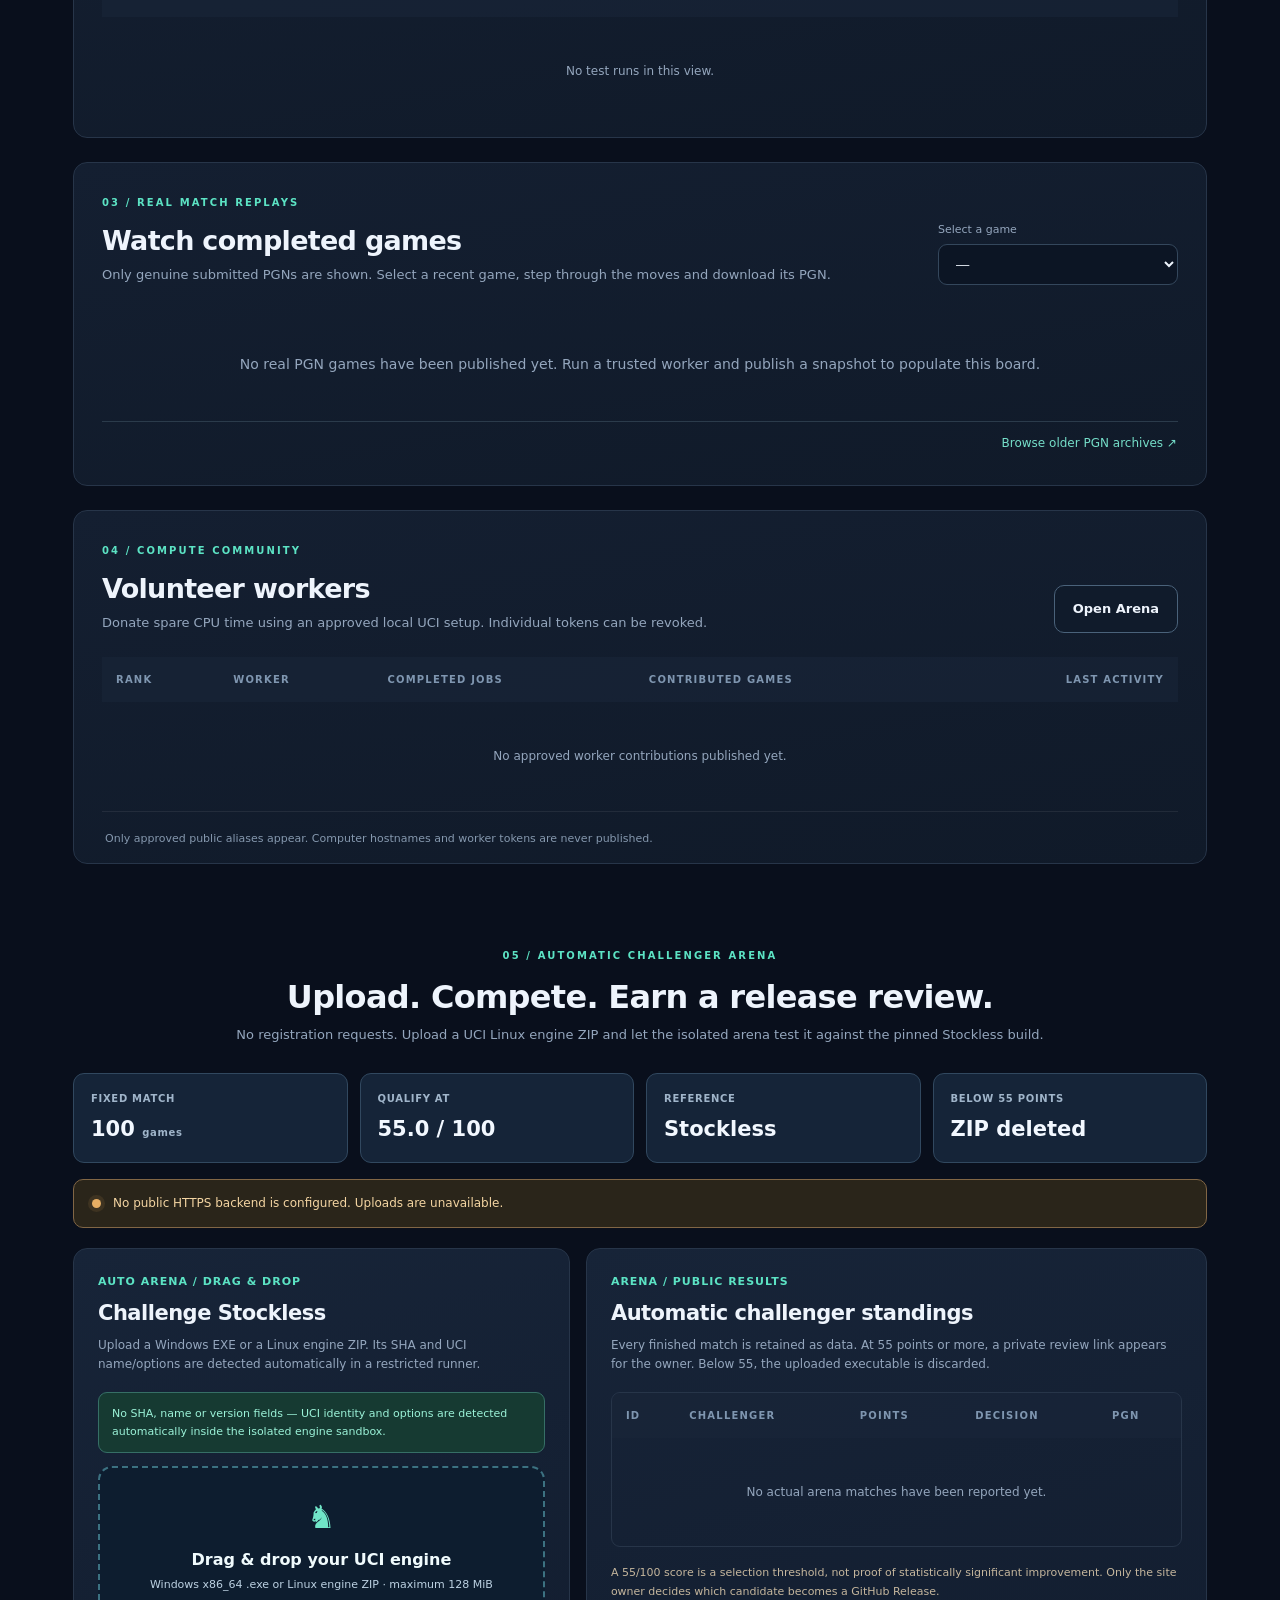
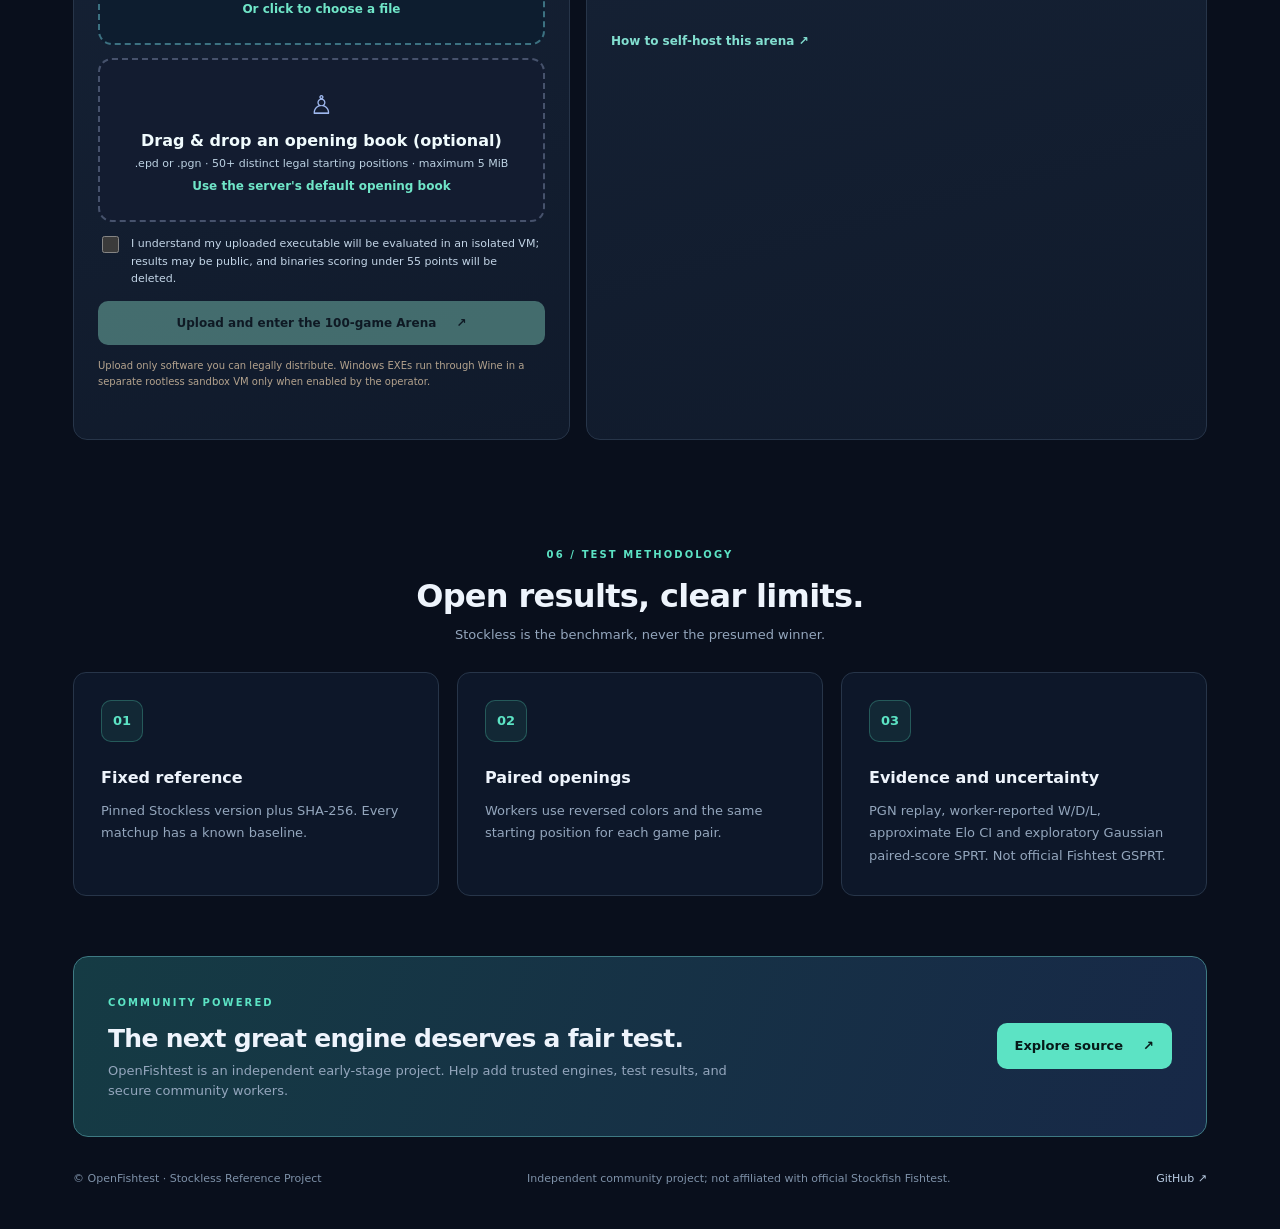
==== commit 73503cf3: "fix(web): allow drag-dropped files without hidden required-input validation blocking submit" ====
--- a/docs/index.html
+++ b/docs/index.html
@@ -159,7 +159,7 @@
                 <span data-i18n="arena_drop_engine_desc">Windows x86_64 .exe or Linux engine.zip · up to 128 MiB</span>
                 <span class="drop-file-name" id="arena-engine-name" data-i18n="arena_drop_click">Click to browse files</span>
               </div>
-              <input type="file" id="arena-engine-file" name="engine_file" accept=".exe,.zip,application/zip,application/octet-stream" hidden required>
+              <input type="file" id="arena-engine-file" name="engine_file" accept=".exe,.zip,application/zip,application/octet-stream" hidden>
               <div class="arena-drop-zone arena-book-zone" id="arena-book-zone" role="button" tabindex="0" aria-label="Drop opening book EPD or PGN" data-drop-kind="book">
                 <span class="drop-icon" aria-hidden="true">♙</span>
                 <strong data-i18n="arena_drop_book_title">Drop an opening book (optional)</strong>
--- a/docs/styles.css
+++ b/docs/styles.css
@@ -100,3 +100,29 @@
 .arena-admin-link:hover{text-decoration:underline}
 @media(max-width:1050px){.arena-grid{grid-template-columns:1fr}.arena-rules{grid-template-columns:repeat(2,minmax(0,1fr))}}
 @media(max-width:640px){.arena-rule strong{font-size:18px}.arena-rules{gap:8px}.arena-rule{padding:12px}.arena-grid{gap:12px}.arena-grid .form-card{padding:18px}.arena-table{min-width:460px}}
+
+
+/* Auto-detect UCI engine + opening book drag/drop v0.5 */
+.arena-automated-note{
+  border:1px solid #366f66;background:#163a32;border-radius:9px;
+  padding:12px 13px;color:#9bf2d8;font-size:11px;line-height:1.6;
+}
+.arena-drop-zone{
+  border:2px dashed #3c7181;background:#0d1d2f;border-radius:14px;
+  padding:25px 18px;display:flex;flex-direction:column;align-items:center;
+  gap:7px;text-align:center;color:#bcd1e2;cursor:pointer;transition:.18s;
+  outline:none;min-height:150px;justify-content:center
+}
+.arena-drop-zone .drop-icon{font-size:32px;color:#70e6c8}
+.arena-drop-zone strong{color:#f0fbfd;font-size:16px;line-height:1.25}
+.arena-drop-zone span:not(.drop-icon){font-size:11px;line-height:1.5}
+.arena-drop-zone .drop-file-name{font-weight:750;color:#70e6c8;font-size:12px!important;overflow-wrap:anywhere}
+.arena-drop-zone:hover,.arena-drop-zone.drag-over,.arena-drop-zone:focus-visible{
+  border-color:#78ebd1;background:#183e41;box-shadow:0 0 0 3px #60e9c41a
+}
+.arena-drop-zone.selected{border-color:#5ce3c4;border-style:solid;background:#12332f}
+.arena-book-zone{min-height:125px;gap:5px;border-color:#46526c;background:#131c30}
+.arena-book-zone .drop-icon{font-size:26px;color:#9fb8ee}
+.arena-book-zone.selected{border-color:#9abdf6;background:#1e2e4c}
+.arena-upload-card input[hidden]{display:none}
+@media(max-width:640px){.arena-drop-zone{padding:22px 13px}.arena-drop-zone strong{font-size:14px}}
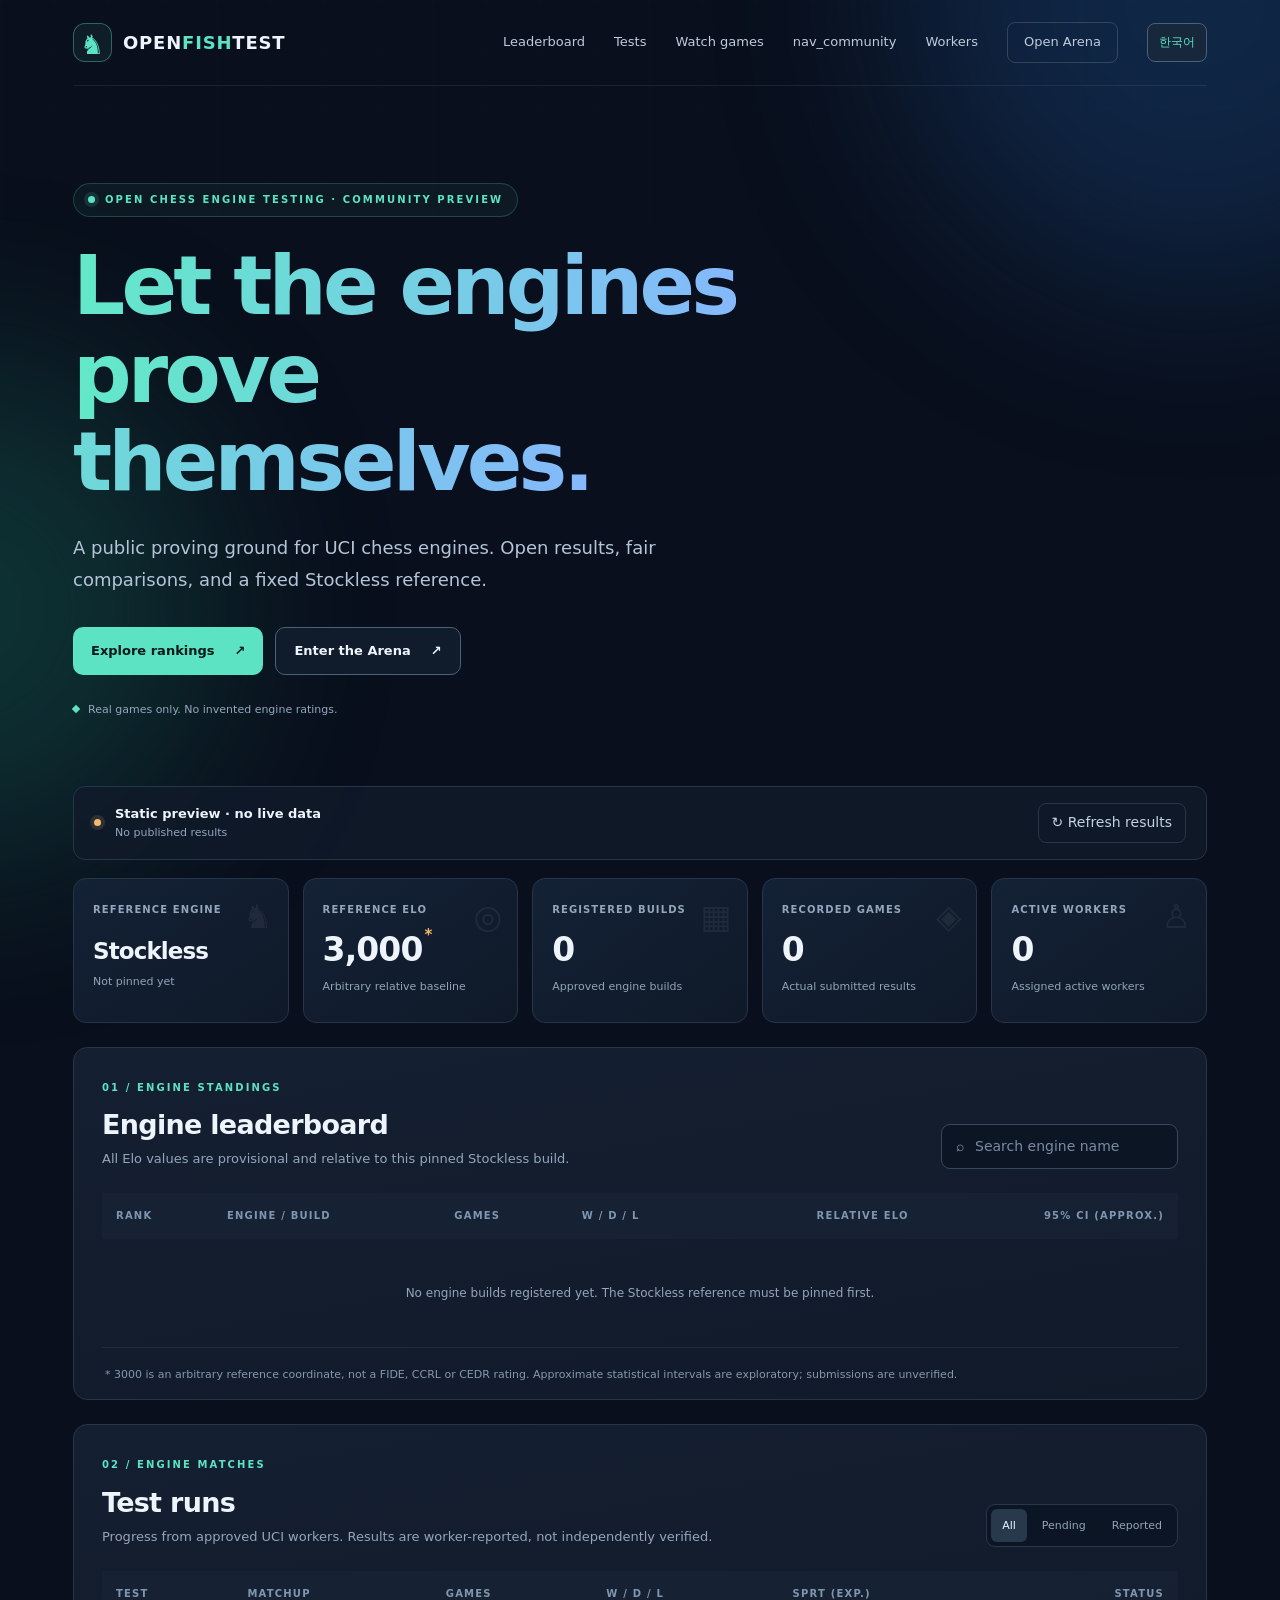
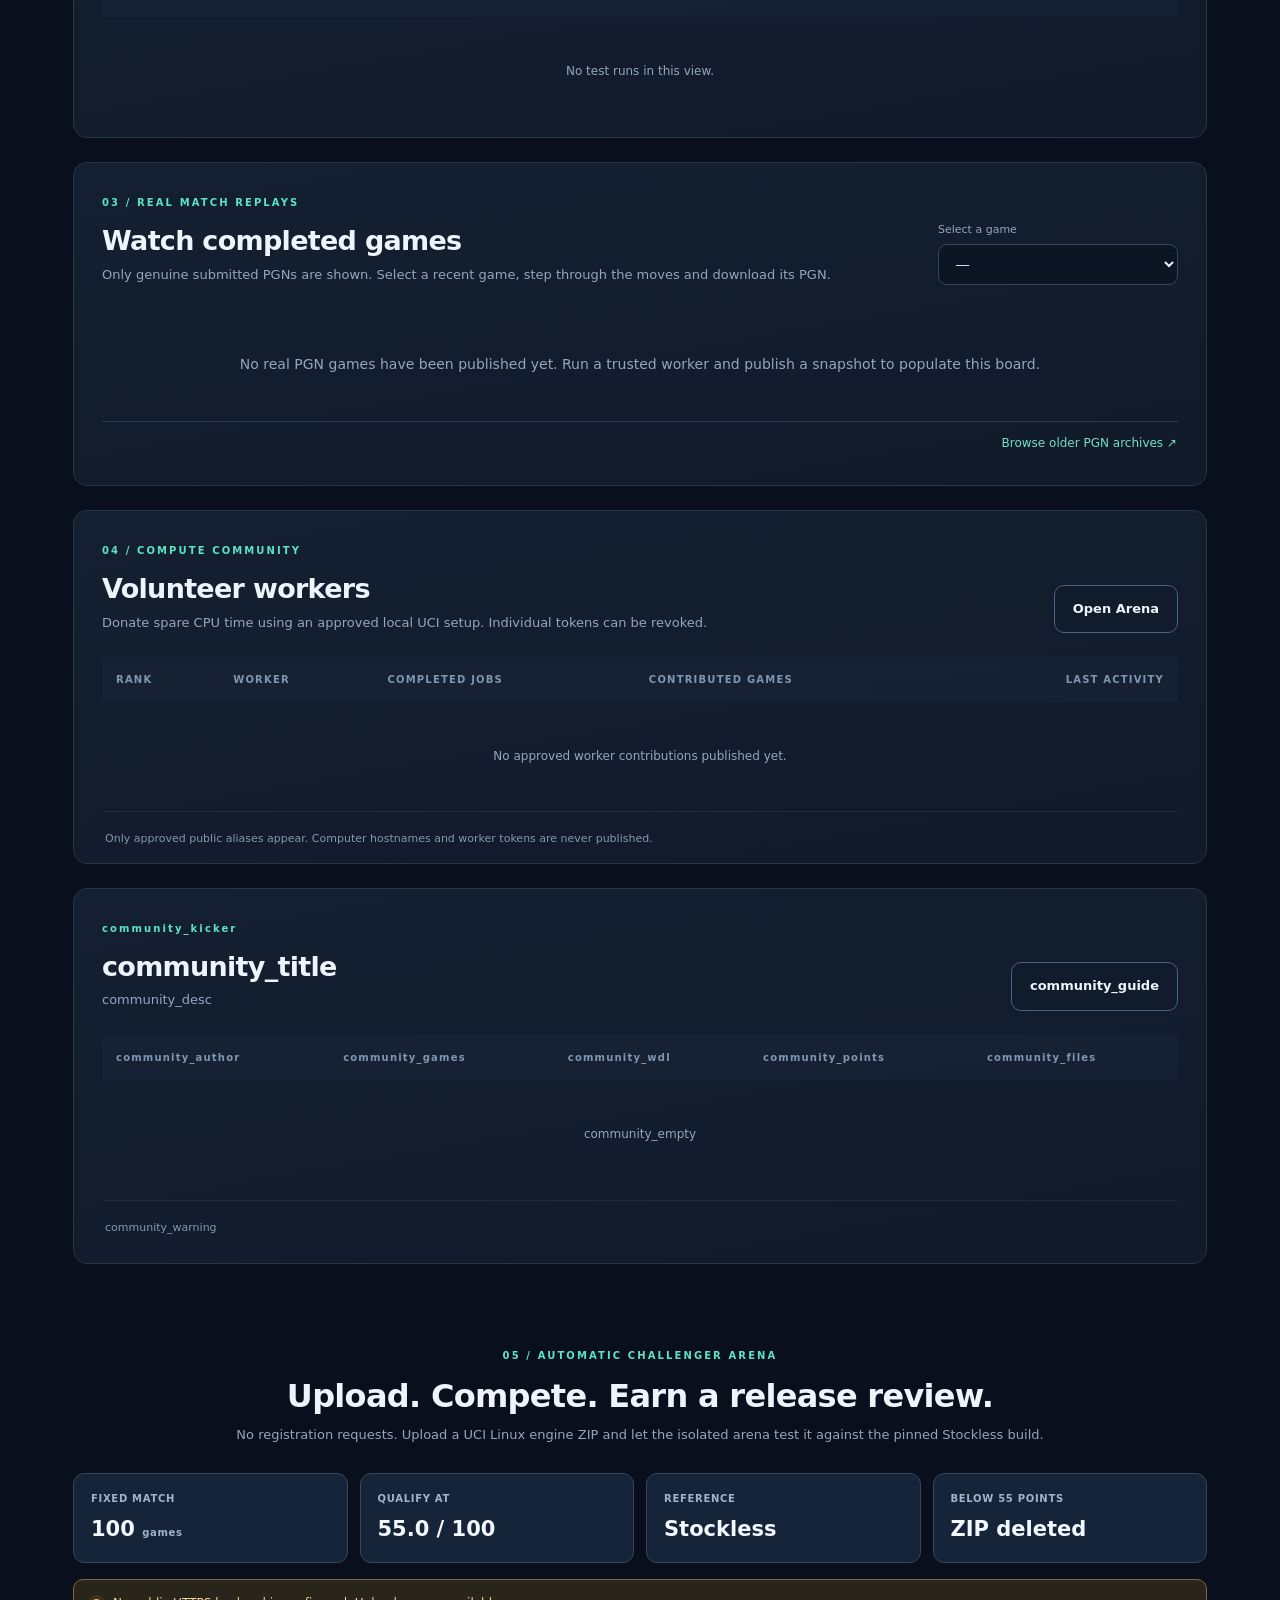
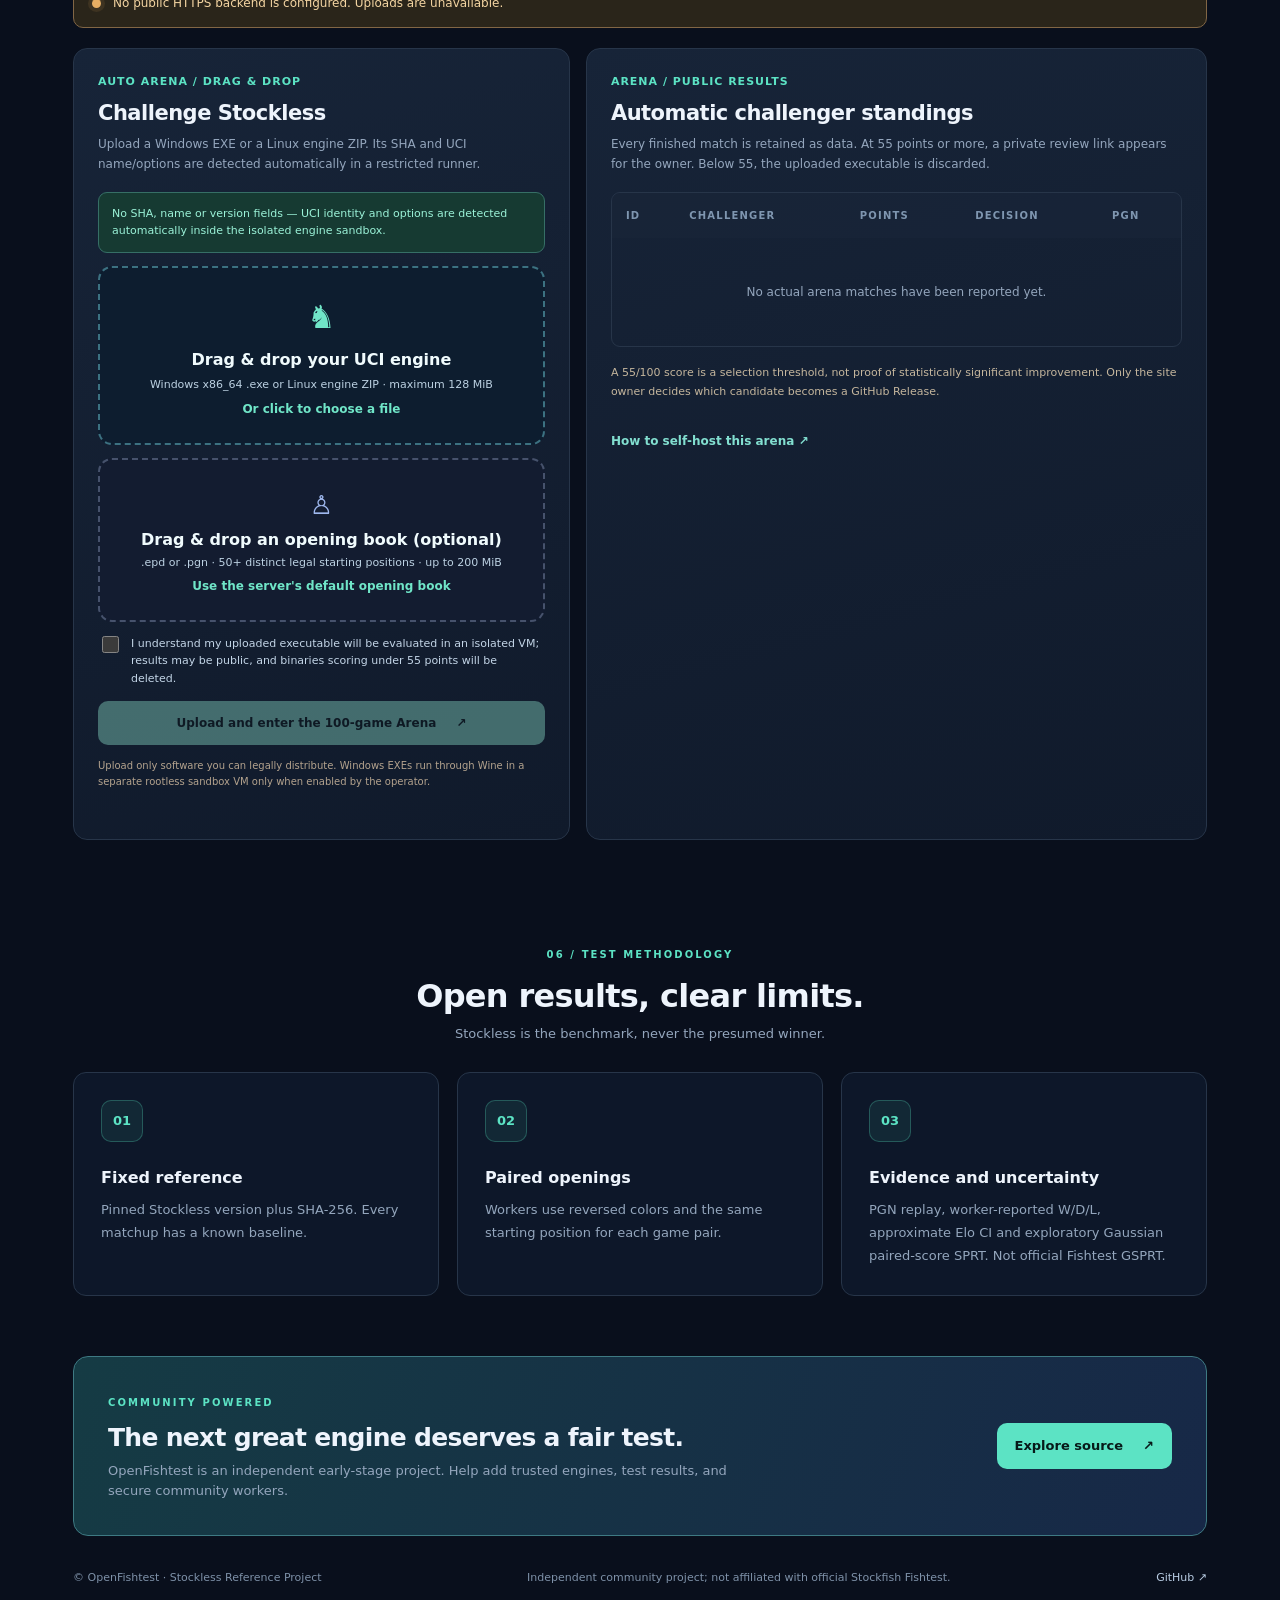
==== commit 2b7ca7ba: "feat(pages): show separately labeled, automatically published community PGN/EPD" ====
--- a/docs/index.html
+++ b/docs/index.html
@@ -25,6 +25,7 @@
         <a href="#leaderboard" data-i18n="nav_rankings">Leaderboard</a>
         <a href="#tests" data-i18n="nav_tests">Tests</a>
         <a href="#games" data-i18n="nav_games">Watch games</a>
+        <a href="#community" data-i18n="nav_community">Community PGN</a>
         <a href="#workers" data-i18n="nav_workers">Workers</a>
         <a href="#arena" class="nav-repo" data-i18n="nav_join">Participate</a>
         <button type="button" class="lang-button" id="lang-switch" aria-label="Switch language">한국어</button>
@@ -128,6 +129,32 @@
         <div class="table-footer" data-i18n="workers_note">Only approved public aliases appear. Computer hostnames and worker tokens are never published.</div>
       </section>
 
+      <section id="community" class="section-card">
+        <div class="section-heading">
+          <div>
+            <span class="section-kicker" data-i18n="community_kicker">05 / AUTO-PUBLISHED DATA</span>
+            <h2 data-i18n="community_title">Community PGN &amp; EPD</h2>
+            <p data-i18n="community_desc">Real contributor-submitted chess games and opening positions, automatically validated and published by GitHub Actions without administrator review.</p>
+          </div>
+          <a class="btn btn-outline" href="https://github.com/gaong5247-cmd/OpenFishtest/blob/main/docs/COMMUNITY_AUTO_PUBLISH.md" target="_blank" rel="noopener noreferrer" data-i18n="community_guide">One-click Contributor guide ↗</a>
+        </div>
+        <div class="table-scroll">
+          <table>
+            <thead><tr>
+              <th data-i18n="community_author">CONTRIBUTOR</th>
+              <th data-i18n="community_games">GAMES</th>
+              <th data-i18n="community_wdl">W / D / L</th>
+              <th data-i18n="community_points">POINTS</th>
+              <th data-i18n="community_files">FILES</th>
+            </tr></thead>
+            <tbody id="community-rows">
+              <tr><td class="empty-state" colspan="5" data-i18n="community_empty">No automatically published PGN/EPD contributions yet.</td></tr>
+            </tbody>
+          </table>
+        </div>
+        <p class="table-footer" data-i18n="community_warning">Moves and matched openings are validated. Claimed engine execution and strength are not independently verified. Community results do not affect the official Stockless rankings.</p>
+      </section>
+
       <section id="arena" class="community-section">
         <div class="protocol-heading">
           <span class="section-kicker" data-i18n="arena_kicker">05 / OPEN CHALLENGER ARENA</span>
@@ -163,7 +190,7 @@
               <div class="arena-drop-zone arena-book-zone" id="arena-book-zone" role="button" tabindex="0" aria-label="Drop opening book EPD or PGN" data-drop-kind="book">
                 <span class="drop-icon" aria-hidden="true">♙</span>
                 <strong data-i18n="arena_drop_book_title">Drop an opening book (optional)</strong>
-                <span data-i18n="arena_drop_book_desc">.epd or .pgn · 50+ unique legal positions · 5 MiB maximum</span>
+                <span data-i18n="arena_drop_book_desc">.epd or .pgn · 50+ unique legal positions · up to 200 MiB</span>
                 <span class="drop-file-name" id="arena-book-name" data-i18n="arena_book_default">Use server's default opening book</span>
               </div>
               <input type="file" id="arena-book-file" name="book_file" accept=".epd,.pgn,text/plain,application/x-chess-pgn" hidden>
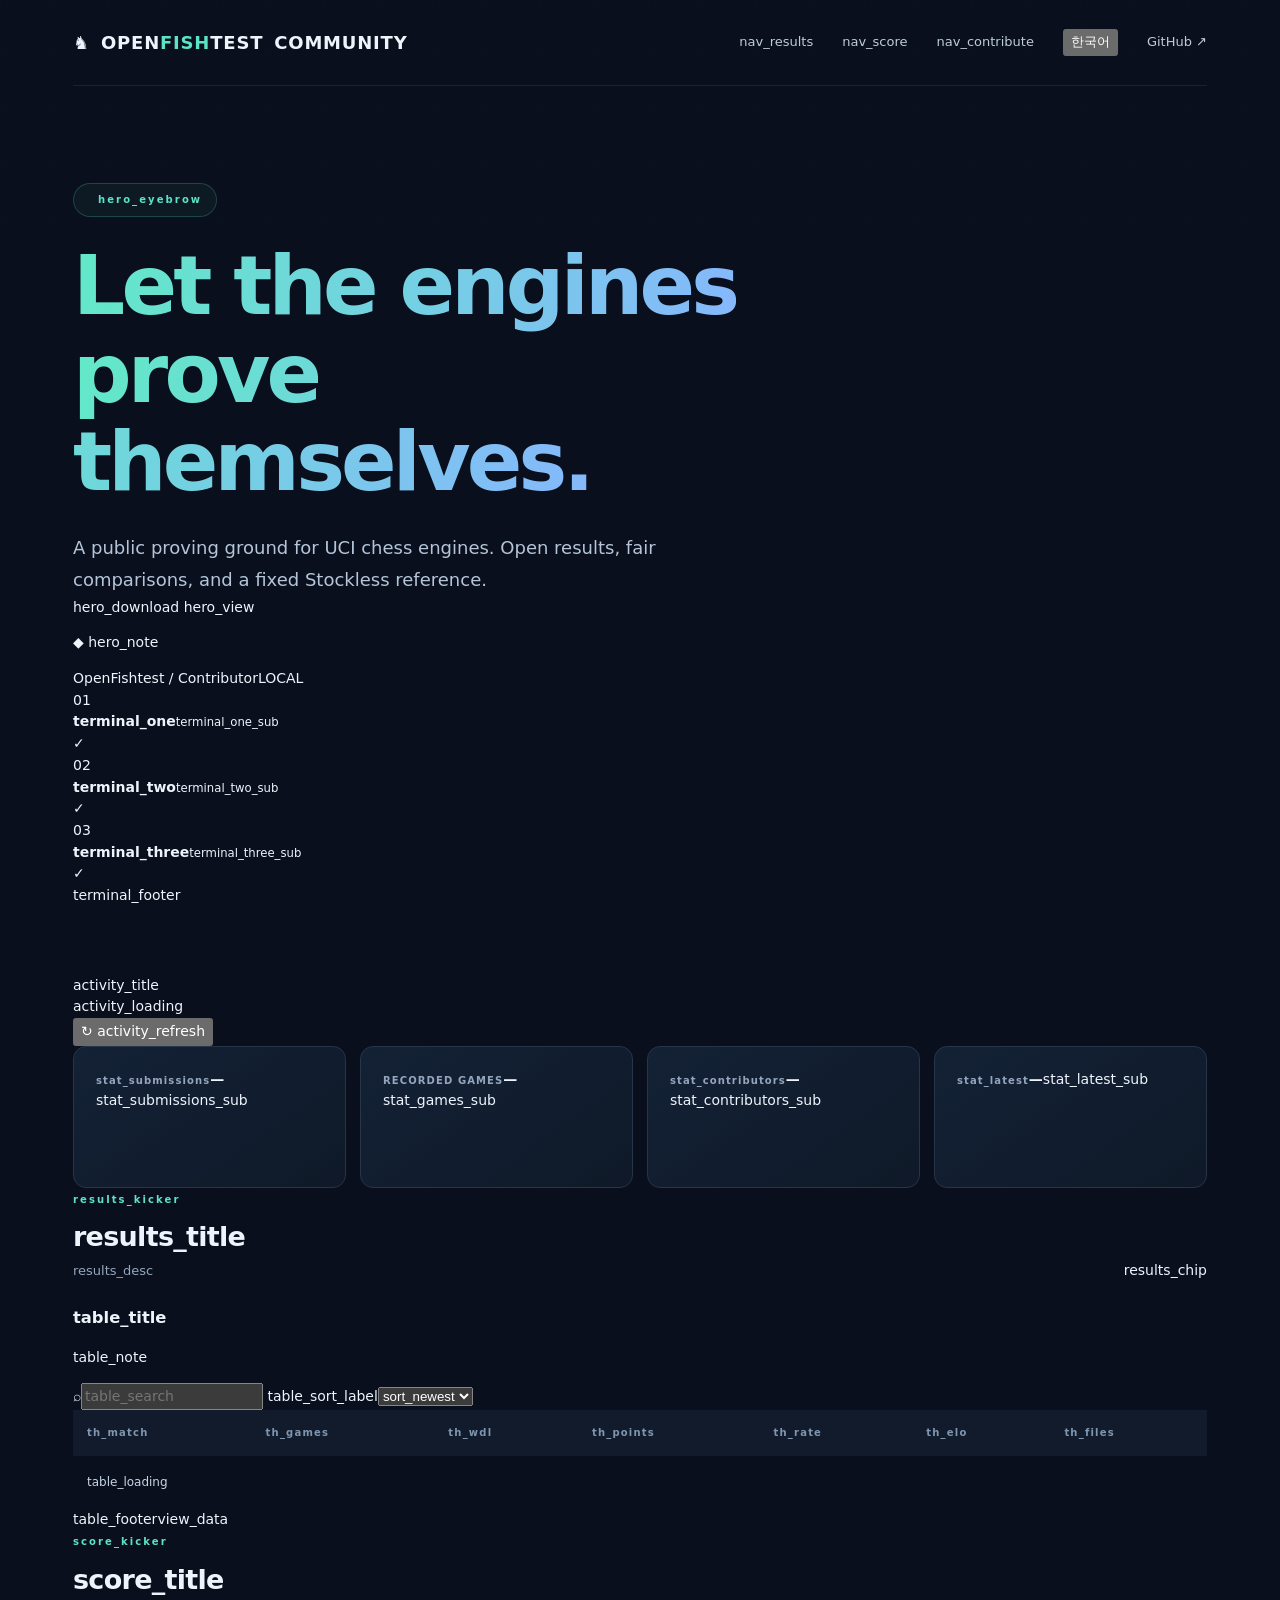
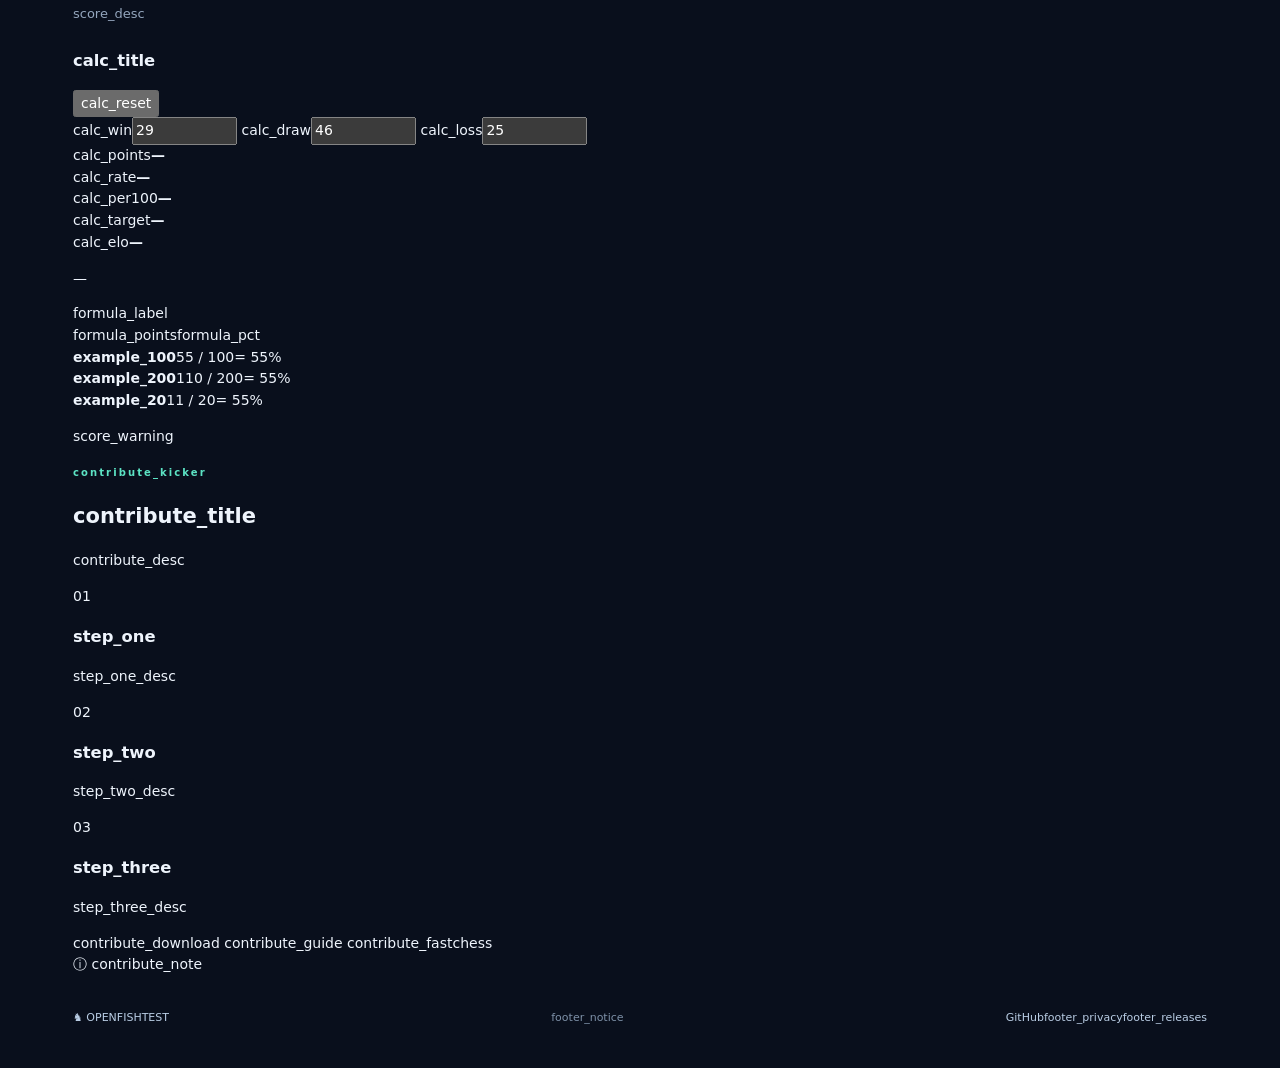
==== commit 597fcdd9: "refactor(pages): replace nonworking HTTPS arena and empty leaderboards with one-click community resu" ====
--- a/docs/index.html
+++ b/docs/index.html
@@ -1,245 +1,209 @@
-<!DOCTYPE html>
+<!doctype html>
 <html lang="en">
 <head>
   <meta charset="UTF-8">
   <meta name="viewport" content="width=device-width, initial-scale=1">
-  <meta name="description" content="OpenFishtest: free, transparent UCI chess-engine testing against the Stockless reference. Watch real PGNs and contribute CPU time.">
-  <meta name="theme-color" content="#0b1020">
+  <meta name="theme-color" content="#081321">
+  <meta name="description" content="OpenFishtest: run trusted Stockless and challenger chess engines on your PC, then automatically publish real PGN and EPD with GitHub Actions.">
   <meta property="og:type" content="website">
-  <meta property="og:title" content="OpenFishtest — Open Chess Engine Testing">
-  <meta property="og:description" content="A transparent proving ground for UCI engines with Stockless as a pinned reference.">
+  <meta property="og:title" content="OpenFishtest — One-click chess engine testing">
+  <meta property="og:description" content="Your CPU plays the match. GitHub publishes the PGN. See correctly normalized scores for any match length.">
   <meta property="og:url" content="https://gaong5247-cmd.github.io/OpenFishtest/">
-  <title>OpenFishtest — Community Chess Engine Testing</title>
+  <title>OpenFishtest — One-click Contributor</title>
   <link rel="stylesheet" href="./styles.css">
 </head>
 <body>
-  <div class="ambient ambient-a" aria-hidden="true"></div>
-  <div class="ambient ambient-b" aria-hidden="true"></div>
-  <div class="page-shell">
+  <div class="page-shell" id="top">
     <header class="topbar">
-      <a class="brand" href="./" aria-label="OpenFishtest home">
-        <span class="brand-mark" aria-hidden="true">♞</span>
+      <a class="brand" href="#top" aria-label="OpenFishtest homepage">
+        <span class="brand-icon" aria-hidden="true">♞</span>
         <span>OPEN<span class="brand-accent">FISH</span>TEST</span>
+        <span class="brand-release">COMMUNITY</span>
       </a>
-      <nav aria-label="Main navigation" class="nav-links">
-        <a href="#leaderboard" data-i18n="nav_rankings">Leaderboard</a>
-        <a href="#tests" data-i18n="nav_tests">Tests</a>
-        <a href="#games" data-i18n="nav_games">Watch games</a>
-        <a href="#community" data-i18n="nav_community">Community PGN</a>
-        <a href="#workers" data-i18n="nav_workers">Workers</a>
-        <a href="#arena" class="nav-repo" data-i18n="nav_join">Participate</a>
-        <button type="button" class="lang-button" id="lang-switch" aria-label="Switch language">한국어</button>
+      <nav class="nav-links" aria-label="Main navigation">
+        <a href="#community" data-i18n="nav_results">Results</a>
+        <a href="#score" data-i18n="nav_score">Scoring</a>
+        <a href="#contribute" data-i18n="nav_contribute">Contribute</a>
+        <button class="language-control" type="button" id="lang-switch" aria-label="Switch between English and Korean">한국어</button>
+        <a class="github-nav" href="https://github.com/gaong5247-cmd/OpenFishtest" target="_blank" rel="noopener noreferrer">GitHub ↗</a>
       </nav>
     </header>
 
     <main>
-      <section class="hero">
-        <div class="eyebrow"><span class="pulse"></span><span data-i18n="hero_kicker">OPEN CHESS ENGINE TESTING · COMMUNITY PREVIEW</span></div>
-        <h1><span data-i18n="hero_line1">Let the engines</span><br><span data-i18n="hero_line2">prove themselves.</span></h1>
-        <p class="hero-description" data-i18n="hero_desc">A public proving ground for UCI chess engines. Open results, fair comparisons, and a fixed Stockless reference.</p>
-        <div class="hero-actions">
-          <a class="btn btn-primary" href="#leaderboard"><span data-i18n="hero_rankings">Explore rankings</span> <span aria-hidden="true">↗</span></a>
-          <a class="btn btn-outline" href="#arena"><span data-i18n="hero_join">Join the project</span> <span aria-hidden="true">↗</span></a>
-        </div>
-        <div class="hero-foot"><span class="tiny-square"></span><span data-i18n="hero_foot">Real games only. No invented engine ratings.</span></div>
-      </section>
-
-      <section class="status-panel" aria-label="Data connection status">
-        <div class="connection"><span class="status-dot" id="connection-dot"></span>
-          <div><div id="connection-state" class="connection-title">Loading results…</div><div id="connection-detail" class="connection-subtitle">Connecting to public snapshot</div></div>
-        </div>
-        <button class="refresh" type="button" id="refresh-button" aria-label="Refresh results">↻ <span data-i18n="refresh">Refresh results</span></button>
-      </section>
-
-      <section class="stat-grid stats-five" aria-label="Overview statistics">
-        <article class="stat-card"><span class="stat-label" data-i18n="stat_reference">REFERENCE ENGINE</span><div class="stat-value">Stockless</div><span class="stat-note" id="reference-version">Not pinned yet</span><span class="stat-card-icon" aria-hidden="true">♞</span></article>
-        <article class="stat-card"><span class="stat-label" data-i18n="stat_rating">REFERENCE ELO</span><div class="stat-value stat-numeric">3,000<span class="rating-note">*</span></div><span class="stat-note" data-i18n="stat_anchor">Arbitrary relative baseline</span><span class="stat-card-icon" aria-hidden="true">◎</span></article>
-        <article class="stat-card"><span class="stat-label" data-i18n="stat_engines">REGISTERED BUILDS</span><div class="stat-value stat-numeric" id="engine-count">—</div><span class="stat-note" data-i18n="stat_count">Approved engine builds</span><span class="stat-card-icon" aria-hidden="true">▦</span></article>
-        <article class="stat-card"><span class="stat-label" data-i18n="stat_games">RECORDED GAMES</span><div class="stat-value stat-numeric" id="game-count">—</div><span class="stat-note" data-i18n="stat_game_note">Actual submitted results</span><span class="stat-card-icon" aria-hidden="true">◈</span></article>
-        <article class="stat-card"><span class="stat-label" data-i18n="stat_workers">ACTIVE WORKERS</span><div class="stat-value stat-numeric" id="worker-count">—</div><span class="stat-note" data-i18n="stat_worker_note">Assigned active workers</span><span class="stat-card-icon" aria-hidden="true">♙</span></article>
-      </section>
-
-      <section id="leaderboard" class="section-card">
+      <section class="hero" aria-labelledby="hero-title">
+        <div class="hero-content">
+          <div class="eyebrow"><span class="eyebrow-dot"></span><span data-i18n="hero_eyebrow">OPEN CHESS ENGINE TESTING / LOCAL CPU</span></div>
+          <h1 id="hero-title">
+            <span data-i18n="hero_line1">One click.</span>
+            <span class="hero-emphasis" data-i18n="hero_line2">Let the engines play.</span>
+          </h1>
+          <p class="hero-description" data-i18n="hero_desc">Select your trusted engines, donate spare CPU time, and let Fastchess play. When the match finishes, only PGN and EPD are automatically submitted through GitHub.</p>
+          <div class="hero-buttons">
+            <a class="button primary" href="https://github.com/gaong5247-cmd/OpenFishtest/archive/refs/heads/main.zip" data-i18n="hero_download">Get Contributor for Windows ↗</a>
+            <a class="button secondary" href="#community" data-i18n="hero_view">View actual results ↓</a>
+          </div>
+          <p class="hero-note"><span aria-hidden="true">◆</span> <span data-i18n="hero_note">No public API server, administrator token, or engine EXE upload required. First-time setup uses Python, Git, GitHub CLI and Fastchess.</span></p>
+        </div>
+        <div class="hero-visual" aria-label="How one-click contribution works">
+          <div class="terminal-top"><span class="window-dots" aria-hidden="true"><i></i><i></i><i></i></span><span>OpenFishtest / Contributor</span><span class="terminal-version">LOCAL</span></div>
+          <div class="terminal-body">
+            <div class="terminal-row"><span class="terminal-number">01</span><div><strong data-i18n="terminal_one">Choose trusted engines</strong><small data-i18n="terminal_one_sub">Stockless + challenger + book</small></div><span class="terminal-check" aria-hidden="true">✓</span></div>
+            <div class="terminal-line"></div>
+            <div class="terminal-row"><span class="terminal-number">02</span><div><strong data-i18n="terminal_two">Run Fastchess locally</strong><small data-i18n="terminal_two_sub">CPU cores are your choice</small></div><span class="terminal-check" aria-hidden="true">✓</span></div>
+            <div class="terminal-line"></div>
+            <div class="terminal-row"><span class="terminal-number">03</span><div><strong data-i18n="terminal_three">Auto-publish PGN + EPD</strong><small data-i18n="terminal_three_sub">GitHub Actions checks data files</small></div><span class="terminal-check" aria-hidden="true">✓</span></div>
+            <div class="terminal-footer"><span class="footer-dot"></span><span data-i18n="terminal_footer">Your PC stays in control · no remote EXE execution</span></div>
+          </div>
+        </div>
+      </section>
+
+      <section class="activity" aria-label="Published activity">
+        <div class="activity-heading">
+          <div class="activity-live"><span class="live-dot"></span><span data-i18n="activity_title">GITHUB-PUBLISHED MATCHES</span></div>
+          <div class="activity-updated" id="last-updated" data-i18n="activity_loading">Checking published records…</div>
+          <button type="button" id="refresh-button" class="refresh-button"><span aria-hidden="true">↻</span> <span data-i18n="activity_refresh">Refresh</span></button>
+        </div>
+        <div class="stat-grid">
+          <article class="stat-card"><span class="stat-label" data-i18n="stat_submissions">PUBLISHED REPORTS</span><strong id="stat-submissions" class="stat-number">—</strong><span class="stat-detail" data-i18n="stat_submissions_sub">PGN / EPD pairs</span></article>
+          <article class="stat-card"><span class="stat-label" data-i18n="stat_games">RECORDED GAMES</span><strong id="stat-games" class="stat-number">—</strong><span class="stat-detail" data-i18n="stat_games_sub">From reported matches</span></article>
+          <article class="stat-card"><span class="stat-label" data-i18n="stat_contributors">CONTRIBUTORS</span><strong id="stat-contributors" class="stat-number">—</strong><span class="stat-detail" data-i18n="stat_contributors_sub">Unique GitHub accounts</span></article>
+          <article class="stat-card latest-card"><span class="stat-label" data-i18n="stat_latest">LATEST SCORE RATE</span><strong id="stat-latest" class="stat-number">—</strong><span class="stat-detail" data-i18n="stat_latest_sub">Most recent submission only</span></article>
+        </div>
+      </section>
+
+      <span id="leaderboard" class="anchor-alias" aria-hidden="true"></span>
+      <span id="tests" class="anchor-alias" aria-hidden="true"></span>
+      <section id="community" class="data-section" aria-labelledby="results-heading">
         <div class="section-heading">
-          <div><span class="section-kicker" data-i18n="rank_kicker">01 / ENGINE STANDINGS</span><h2 data-i18n="rank_title">Engine leaderboard</h2><p data-i18n="rank_description">All Elo values are provisional and relative to the pinned Stockless build.</p></div>
-          <label class="search-wrap"><span aria-hidden="true">⌕</span><input type="search" id="engine-search" placeholder="Search engine name" data-i18n-placeholder="rank_search" aria-label="Search engines"></label>
-        </div>
-        <div class="table-scroll">
-          <table>
-            <thead><tr><th>RANK</th><th data-i18n="rank_engine">ENGINE / BUILD</th><th data-i18n="rank_games">GAMES</th><th data-i18n="rank_wdl">W / D / L</th><th class="align-right" data-i18n="rank_elo">RELATIVE ELO</th><th class="align-right" data-i18n="rank_ci">95% CI (APPROX.)</th></tr></thead>
-            <tbody id="leaderboard-rows"><tr><td class="empty-state" colspan="6">Loading engines…</td></tr></tbody>
-          </table>
-        </div>
-        <div class="table-footer" data-i18n="rank_footer">* 3000 is an arbitrary reference coordinate, not a FIDE, CCRL or CEDR rating. Approximate statistical intervals are exploratory; submissions are unverified.</div>
-      </section>
-
-      <section id="tests" class="section-card">
+          <div><span class="section-kicker" data-i18n="results_kicker">01 / ACTUAL REPORTED DATA</span><h2 id="results-heading" data-i18n="results_title">Match results</h2><p data-i18n="results_desc">Real PGNs submitted by Contributors. The records are automatically checked for legal moves and paired openings, not for engine identity.</p></div>
+          <div class="small-chip"><span class="chip-dot"></span><span data-i18n="results_chip">Community · unverified origin</span></div>
+        </div>
+        <article id="featured-match" class="featured-match" hidden>
+          <div class="featured-heading">
+            <div>
+              <span class="featured-eyebrow" data-i18n="featured_eyebrow">MOST RECENT CONTRIBUTION</span>
+              <h3 id="featured-title" data-i18n="featured_match">Challenger vs Stockless</h3>
+              <p id="featured-byline">—</p>
+            </div>
+            <a id="featured-pgn" class="link-outlined" href="#community"><span data-i18n="featured_pgn">View PGN ↗</span></a>
+          </div>
+          <div class="featured-content">
+            <div class="featured-score">
+              <div class="featured-percent" id="featured-percent">—</div>
+              <span class="featured-percent-label" data-i18n="featured_percent_label">Normalized score rate</span>
+              <div class="featured-points" id="featured-points">—</div>
+              <div class="featured-check" id="featured-check">—</div>
+            </div>
+            <div class="featured-data">
+              <div class="featured-data-title"><span data-i18n="featured_outcomes">MATCH OUTCOMES</span><strong id="featured-count">—</strong></div>
+              <div class="outcome-track" role="img" id="outcome-track" aria-label="Wins, draws and losses">
+                <span id="track-wins" class="outcome-wins"></span><span id="track-draws" class="outcome-draws"></span><span id="track-losses" class="outcome-losses"></span>
+              </div>
+              <div class="outcome-labels">
+                <span><i class="legend-square win"></i> <span data-i18n="outcome_wins">WINS</span> <strong id="featured-wins">—</strong></span>
+                <span><i class="legend-square draw"></i> <span data-i18n="outcome_draws">DRAWS</span> <strong id="featured-draws">—</strong></span>
+                <span><i class="legend-square loss"></i> <span data-i18n="outcome_losses">LOSSES</span> <strong id="featured-losses">—</strong></span>
+              </div>
+              <div class="featured-meta">
+                <div><span data-i18n="featured_normalized">Per 100 games</span><strong id="featured-per100">—</strong></div>
+                <div><span data-i18n="featured_elo">Estimated ΔElo</span><strong id="featured-elo">—</strong></div>
+                <div><span data-i18n="featured_ci">Approx. 95% score interval</span><strong id="featured-ci">—</strong></div>
+              </div>
+            </div>
+          </div>
+        </article>
+
+        <div class="table-panel">
+          <div class="table-panel-top">
+            <div><h3 data-i18n="table_title">All published matches</h3><p data-i18n="table_note">One row per PGN submission · newest first</p></div>
+            <div class="table-tools">
+              <label class="search-field"><span aria-hidden="true">⌕</span><input type="search" id="result-search" data-i18n-placeholder="table_search" placeholder="Find a contributor" aria-label="Find a contributor"></label>
+              <label class="sort-label"><span class="visually-hidden" data-i18n="table_sort_label">Sort matches</span><select id="result-sort" aria-label="Sort matches"><option value="recent" data-i18n="sort_newest">Newest</option><option value="score" data-i18n="sort_highest">Highest score rate</option><option value="games" data-i18n="sort_games">Most games</option></select></label>
+            </div>
+          </div>
+          <div class="table-scroll">
+            <table>
+              <thead><tr>
+                <th data-i18n="th_match">SUBMISSION</th>
+                <th data-i18n="th_games">GAMES</th>
+                <th data-i18n="th_wdl">W / D / L</th>
+                <th data-i18n="th_points">POINTS / MAX</th>
+                <th data-i18n="th_rate">SCORE RATE</th>
+                <th data-i18n="th_elo">EST. ΔELO</th>
+                <th data-i18n="th_files">DATA</th>
+              </tr></thead>
+              <tbody id="results-rows"><tr><td class="empty-row" colspan="7" data-i18n="table_loading">Loading actual GitHub records…</td></tr></tbody>
+            </table>
+          </div>
+          <div class="table-panel-bottom"><span data-i18n="table_footer">Score rate is calculated from W + 0.5 × D, divided by total games. Unverified records are not official engine rankings.</span><a href="https://github.com/gaong5247-cmd/OpenFishtest/tree/main/docs/data/community" target="_blank" rel="noopener noreferrer" data-i18n="view_data">View source data ↗</a></div>
+        </div>
+      </section>
+
+      <section id="score" class="score-section" aria-labelledby="score-heading">
         <div class="section-heading">
-          <div><span class="section-kicker" data-i18n="test_kicker">02 / ENGINE MATCHES</span><h2 data-i18n="test_title">Test runs</h2><p data-i18n="test_description">Progress from approved UCI workers. Results are worker-reported, not independently verified.</p></div>
-          <div class="filter-group" role="group" aria-label="Filter tests"><button type="button" class="filter active" data-filter="all" data-i18n="test_all">All</button><button type="button" class="filter" data-filter="queued" data-i18n="test_queued">Pending</button><button type="button" class="filter" data-filter="complete" data-i18n="test_reported">Reported</button></div>
-        </div>
-        <div class="table-scroll">
-          <table>
-            <thead><tr><th data-i18n="test_id">TEST</th><th data-i18n="test_match">MATCHUP</th><th data-i18n="test_games">GAMES</th><th data-i18n="test_score">W / D / L</th><th data-i18n="test_sprt">SPRT (EXP.)</th><th class="align-right" data-i18n="test_status">STATUS</th></tr></thead>
-            <tbody id="test-rows"><tr><td class="empty-state" colspan="6">Loading tests…</td></tr></tbody>
-          </table>
-        </div>
-      </section>
-
-      <section id="games" class="section-card">
-        <div class="section-heading">
-          <div><span class="section-kicker" data-i18n="watch_kicker">03 / REAL MATCH REPLAYS</span><h2 data-i18n="watch_title">Watch completed games</h2><p data-i18n="watch_description">Only genuine submitted PGNs are shown. Select a recent game, step through the moves and download its PGN.</p></div>
-          <label class="game-select-wrap"><span data-i18n="watch_select">Select a game</span><select id="game-selector" aria-label="Select recorded PGN"><option value="">No games yet</option></select></label>
-        </div>
-        <div id="games-empty" class="empty-state" data-i18n="watch_empty">No real PGN games have been published yet. Run a trusted worker and publish a snapshot to populate this board.</div>
-        <div id="replay-content" class="replay-layout" hidden>
-          <div class="board-column">
-            <div id="chess-board" class="chess-board" role="img" aria-label="Recorded game chessboard"></div>
-            <div class="board-controls">
-              <button type="button" id="move-first" aria-label="First move" title="First move">⇤</button>
-              <button type="button" id="move-prev" aria-label="Previous move" title="Previous move">←</button>
-              <span id="move-progress" aria-live="polite">0 / 0</span>
-              <button type="button" id="move-next" aria-label="Next move" title="Next move">→</button>
-              <button type="button" id="move-last" aria-label="Last move" title="Last move">⇥</button>
-              <button type="button" id="flip-board" aria-label="Flip board" title="Flip board">⇅</button>
-            </div>
-          </div>
-          <div class="game-information">
-            <div class="game-player"><span id="game-white">White</span><span id="game-result">1-0</span><span id="game-black">Black</span></div>
-            <div class="game-meta"><span id="game-test"></span><span id="game-verification" data-i18n="watch_unverified">Worker report · not independently verified</span></div>
-            <div id="move-list" class="move-list" aria-label="Recorded moves"></div>
-            <div class="game-actions">
-              <button type="button" class="btn btn-primary" id="download-pgn"><span data-i18n="watch_download">Download PGN</span> ↓</button>
-              <span class="game-legal-note" data-i18n="watch_note">PGN legality is checked, but the site cannot prove which engine actually made the moves.</span>
-            </div>
-          </div>
-        </div>
-        <div class="game-archive-link"><a href="https://github.com/gaong5247-cmd/OpenFishtest/releases" target="_blank" rel="noopener noreferrer" data-i18n="archive_link">Browse older PGN archives ↗</a></div>
-      </section>
-
-      <section id="workers" class="section-card">
-        <div class="section-heading">
-          <div><span class="section-kicker" data-i18n="workers_kicker">04 / COMPUTE COMMUNITY</span><h2 data-i18n="workers_title">Volunteer workers</h2><p data-i18n="workers_description">Donate spare CPU time using an approved local UCI setup. Individual tokens can be revoked.</p></div>
-          <a href="#arena" class="btn btn-outline" data-i18n="nav_join">Participate</a>
-        </div>
-        <div class="table-scroll">
-          <table><thead><tr><th>RANK</th><th data-i18n="workers_name">WORKER</th><th data-i18n="workers_completed">COMPLETED JOBS</th><th data-i18n="workers_games">CONTRIBUTED GAMES</th><th class="align-right" data-i18n="workers_last">LAST ACTIVITY</th></tr></thead>
-          <tbody id="worker-rows"><tr><td class="empty-state" colspan="5">Loading workers…</td></tr></tbody></table>
-        </div>
-        <div class="table-footer" data-i18n="workers_note">Only approved public aliases appear. Computer hostnames and worker tokens are never published.</div>
-      </section>
-
-      <section id="community" class="section-card">
-        <div class="section-heading">
-          <div>
-            <span class="section-kicker" data-i18n="community_kicker">05 / AUTO-PUBLISHED DATA</span>
-            <h2 data-i18n="community_title">Community PGN &amp; EPD</h2>
-            <p data-i18n="community_desc">Real contributor-submitted chess games and opening positions, automatically validated and published by GitHub Actions without administrator review.</p>
-          </div>
-          <a class="btn btn-outline" href="https://github.com/gaong5247-cmd/OpenFishtest/blob/main/docs/COMMUNITY_AUTO_PUBLISH.md" target="_blank" rel="noopener noreferrer" data-i18n="community_guide">One-click Contributor guide ↗</a>
-        </div>
-        <div class="table-scroll">
-          <table>
-            <thead><tr>
-              <th data-i18n="community_author">CONTRIBUTOR</th>
-              <th data-i18n="community_games">GAMES</th>
-              <th data-i18n="community_wdl">W / D / L</th>
-              <th data-i18n="community_points">POINTS</th>
-              <th data-i18n="community_files">FILES</th>
-            </tr></thead>
-            <tbody id="community-rows">
-              <tr><td class="empty-state" colspan="5" data-i18n="community_empty">No automatically published PGN/EPD contributions yet.</td></tr>
-            </tbody>
-          </table>
-        </div>
-        <p class="table-footer" data-i18n="community_warning">Moves and matched openings are validated. Claimed engine execution and strength are not independently verified. Community results do not affect the official Stockless rankings.</p>
-      </section>
-
-      <section id="arena" class="community-section">
-        <div class="protocol-heading">
-          <span class="section-kicker" data-i18n="arena_kicker">05 / OPEN CHALLENGER ARENA</span>
-          <h2 data-i18n="arena_title">Upload. Compete. Earn a release review.</h2>
-          <p data-i18n="arena_description">No engine registration requests. Submit a UCI Linux engine ZIP; an isolated arena tests it against pinned Stockless.</p>
-        </div>
-        <div class="arena-rules">
-          <div class="arena-rule"><span data-i18n="arena_rules_games">FIXED MATCH</span><strong>100 <span data-i18n="arena_games_unit">games</span></strong></div>
-          <div class="arena-rule"><span data-i18n="arena_rules_pass">QUALIFY AT</span><strong>55.0 / 100</strong></div>
-          <div class="arena-rule"><span data-i18n="arena_rules_reference">REFERENCE</span><strong>Stockless</strong></div>
-          <div class="arena-rule"><span data-i18n="arena_rules_archive">FAILED UPLOADS</span><strong data-i18n="arena_rules_purge">Deleted</strong></div>
-        </div>
-        <div id="arena-connect-status" class="arena-connect" role="status" aria-live="polite">
-          <span class="status-dot"></span>
-          <span id="arena-policy-message" data-i18n="arena_connecting">Checking the HTTPS arena server…</span>
-        </div>
-        <div class="arena-grid">
-          <article class="form-card arena-upload-card">
-            <div class="form-kicker">AUTO ARENA / DRAG & DROP</div>
-            <h3 data-i18n="arena_upload_title">Challenge Stockless</h3>
-            <p data-i18n="arena_upload_description">Drop a Windows UCI .exe or a Linux engine ZIP. OpenFishtest generates the SHA automatically and detects UCI name and options within the isolated arena.</p>
-            <form id="arena-upload-form">
-              <div class="arena-automated-note" data-i18n="arena_uci_auto">
-                No SHA, name or version fields — OpenFishtest detects these through the engine's UCI handshake after isolation.
-              </div>
-              <div class="arena-drop-zone" id="arena-engine-zone" role="button" tabindex="0" aria-label="Drop Windows EXE or Linux engine ZIP" data-drop-kind="engine">
-                <span class="drop-icon" aria-hidden="true">♞</span>
-                <strong data-i18n="arena_drop_engine_title">Drop your UCI engine here</strong>
-                <span data-i18n="arena_drop_engine_desc">Windows x86_64 .exe or Linux engine.zip · up to 128 MiB</span>
-                <span class="drop-file-name" id="arena-engine-name" data-i18n="arena_drop_click">Click to browse files</span>
-              </div>
-              <input type="file" id="arena-engine-file" name="engine_file" accept=".exe,.zip,application/zip,application/octet-stream" hidden>
-              <div class="arena-drop-zone arena-book-zone" id="arena-book-zone" role="button" tabindex="0" aria-label="Drop opening book EPD or PGN" data-drop-kind="book">
-                <span class="drop-icon" aria-hidden="true">♙</span>
-                <strong data-i18n="arena_drop_book_title">Drop an opening book (optional)</strong>
-                <span data-i18n="arena_drop_book_desc">.epd or .pgn · 50+ unique legal positions · up to 200 MiB</span>
-                <span class="drop-file-name" id="arena-book-name" data-i18n="arena_book_default">Use server's default opening book</span>
-              </div>
-              <input type="file" id="arena-book-file" name="book_file" accept=".epd,.pgn,text/plain,application/x-chess-pgn" hidden>
-              <label class="arena-consent">
-                <input name="consent" type="checkbox" required>
-                <span data-i18n="arena_consent">I understand my uploaded executable will be tested in an isolated VM, that results can be public, and that unsuccessful candidates are deleted.</span>
-              </label>
-              <div id="arena-upload-progress-container" hidden>
-                <progress id="arena-upload-progress" max="100" value="0"></progress>
-                <span id="arena-progress-label">0%</span>
-              </div>
-              <button type="submit" class="btn btn-primary" id="arena-submit" disabled><span data-i18n="arena_submit">Upload and start 100-game test</span> ↗</button>
-            </form>
-            <p class="arena-legal" data-i18n="arena_legal">Upload only executable files you can legally distribute. Windows EXEs require a separate rootless Wine sandbox VM; uploads remain disabled until the operator enables it.</p>
-            <div class="arena-result-message" id="arena-upload-message" role="status" aria-live="polite"></div>
+          <div><span class="section-kicker" data-i18n="score_kicker">02 / TRANSPARENT SCORING</span><h2 id="score-heading" data-i18n="score_title">Score, not just wins.</h2><p data-i18n="score_desc">Draws are half a point. Compare 100-game and 200-game matches using the same normalized percentage.</p></div>
+        </div>
+        <div class="score-grid">
+          <article class="calculator-card">
+            <div class="calc-header"><h3 data-i18n="calc_title">W / D / L calculator</h3><button id="reset-calculator" type="button" data-i18n="calc_reset">Use latest match</button></div>
+            <div class="calc-inputs">
+              <label><span data-i18n="calc_win">Wins</span><input id="calc-wins" type="number" min="0" step="1" max="1000000" value="29" inputmode="numeric"></label>
+              <label><span data-i18n="calc_draw">Draws</span><input id="calc-draws" type="number" min="0" step="1" max="1000000" value="46" inputmode="numeric"></label>
+              <label><span data-i18n="calc_loss">Losses</span><input id="calc-losses" type="number" min="0" step="1" max="1000000" value="25" inputmode="numeric"></label>
+            </div>
+            <p id="calc-error" class="calc-error" role="status" aria-live="polite" hidden></p>
+            <div class="calc-answer">
+              <div><span data-i18n="calc_points">Total points</span><strong id="calc-points">—</strong></div>
+              <div><span data-i18n="calc_rate">Score rate</span><strong id="calc-rate">—</strong></div>
+              <div><span data-i18n="calc_per100">Equivalent / 100 games</span><strong id="calc-per100">—</strong></div>
+              <div><span data-i18n="calc_target">55% target · points needed</span><strong id="calc-target">—</strong></div>
+              <div><span data-i18n="calc_elo">Estimated ΔElo (unverified)</span><strong id="calc-elo">—</strong></div>
+            </div>
+            <p id="calc-verdict" class="calc-verdict" aria-live="polite">—</p>
           </article>
-          <article class="form-card arena-results-card">
-            <div class="form-kicker">ARENA / PUBLIC RESULTS</div>
-            <h3 data-i18n="arena_results_title">Automatic challenger board</h3>
-            <p data-i18n="arena_results_description">Every completed challenge is recorded. 55+ points creates a private download alert for the owner to choose a GitHub Release. Lower scores purge the uploaded ZIP.</p>
-            <div class="arena-table-scroll">
-              <table class="arena-table">
-                <thead><tr><th>ID</th><th data-i18n="arena_engine">ENGINE</th><th data-i18n="arena_score">SCORE</th><th data-i18n="arena_result">RESULT</th><th data-i18n="arena_pgn">PGN</th></tr></thead>
-                <tbody id="arena-rows"><tr><td class="empty-state" colspan="5" data-i18n="arena_no_results">No real arena tests yet.</td></tr></tbody>
-              </table>
-            </div>
-            <p class="arena-notice" data-i18n="arena_notice">Qualification is a 55/100 threshold, not proof of a statistically significant strength increase. The owner makes every Release decision manually.</p>
-            <a class="arena-admin-link" href="https://github.com/gaong5247-cmd/OpenFishtest/blob/main/docs/ARENA_SETUP.md" target="_blank" rel="noopener noreferrer" data-i18n="arena_setup_link">How to self-host the private arena ↗</a>
+          <article class="explainer-card">
+            <div class="explainer-label" data-i18n="formula_label">THE RULE</div>
+            <div class="math-formula"><span data-i18n="formula_points">Points = Wins + 0.5 × Draws</span><span data-i18n="formula_pct">Rate = Points ÷ Games × 100</span></div>
+            <div class="math-divider"></div>
+            <div class="example-list">
+              <div><strong data-i18n="example_100">100 games</strong><span>55 / 100</span><em>= 55%</em></div>
+              <div><strong data-i18n="example_200">200 games</strong><span>110 / 200</span><em>= 55%</em></div>
+              <div><strong data-i18n="example_20">20 games</strong><span>11 / 20</span><em>= 55%</em></div>
+            </div>
+            <p class="explainer-important" data-i18n="score_warning">55% is only an illustrative screening threshold, not a statistically validated pass or a Release decision. Estimated ΔElo uses 400 log₁₀(p ÷ (1-p)) and is not a certified rating.</p>
           </article>
         </div>
       </section>
 
-      <section id="protocol" class="protocol">
-        <div class="protocol-heading"><span class="section-kicker" data-i18n="method_kicker">06 / TEST METHODOLOGY</span><h2 data-i18n="method_title">Open results, clear limits.</h2><p data-i18n="method_desc">Stockless is the benchmark, never the presumed winner.</p></div>
-        <div class="protocol-grid">
-          <article class="feature"><div class="feature-icon">01</div><h3 data-i18n="method_one">Fixed reference</h3><p data-i18n="method_one_desc">Pinned Stockless version plus SHA-256. Every matchup has a known baseline.</p></article>
-          <article class="feature"><div class="feature-icon">02</div><h3 data-i18n="method_two">Paired openings</h3><p data-i18n="method_two_desc">Workers use reversed colors and the same starting position for each game pair.</p></article>
-          <article class="feature"><div class="feature-icon">03</div><h3 data-i18n="method_three">Evidence and uncertainty</h3><p data-i18n="method_three_desc">PGN replay, worker-reported W/D/L, approximate Elo CI and exploratory paired Gaussian SPRT. Not official Fishtest GSPRT.</p></article>
-        </div>
-      </section>
-
-      <section class="cta-panel">
-        <div><span class="section-kicker">COMMUNITY POWERED</span><h2 data-i18n="cta_title">The next great engine deserves a fair test.</h2><p data-i18n="cta_desc">OpenFishtest is an independent early-stage project. Help add trusted engines, test results, and secure community workers.</p></div>
-        <a href="https://github.com/gaong5247-cmd/OpenFishtest" target="_blank" rel="noopener noreferrer" class="btn btn-primary"><span data-i18n="cta_github">Explore source</span> ↗</a>
+      <span id="arena" class="anchor-alias" aria-hidden="true"></span>
+      <span id="workers" class="anchor-alias" aria-hidden="true"></span>
+      <section id="contribute" class="contribute-section" aria-labelledby="contribute-heading">
+        <div class="contribute-inner">
+          <div class="contribute-heading"><span class="section-kicker" data-i18n="contribute_kicker">03 / YOUR PC, YOUR CPU</span><h2 id="contribute-heading" data-i18n="contribute_title">Start contributing in one click.</h2><p data-i18n="contribute_desc">After the initial setup, you control the CPU slider and press Start. Your engines run locally; only the chess records are shared.</p></div>
+          <div class="setup-steps">
+            <article><span class="step-no">01</span><h3 data-i18n="step_one">Download the Contributor</h3><p data-i18n="step_one_desc">Get the repository ZIP, unzip it, and install Python, Git, GitHub CLI and Fastchess once.</p></article>
+            <article><span class="step-no">02</span><h3 data-i18n="step_two">Sign in and select files</h3><p data-i18n="step_two_desc">Run gh auth login once. Open Start-Contributor.cmd and select trusted Stockless, challenger, Fastchess and PGN/EPD.</p></article>
+            <article><span class="step-no">03</span><h3 data-i18n="step_three">Set CPU and press Start</h3><p data-i18n="step_three_desc">Choose concurrent games; after the real match, GitHub Actions checks PGN + EPD and publishes them automatically.</p></article>
+          </div>
+          <div class="contribute-actions">
+            <a class="button primary" href="https://github.com/gaong5247-cmd/OpenFishtest/archive/refs/heads/main.zip" data-i18n="contribute_download">Download Contributor ZIP ↗</a>
+            <a class="button secondary" href="https://github.com/gaong5247-cmd/OpenFishtest/blob/main/docs/COMMUNITY_AUTO_PUBLISH.md" target="_blank" rel="noopener noreferrer" data-i18n="contribute_guide">Read setup guide ↗</a>
+            <a class="text-link" href="https://github.com/Disservin/fastchess/releases" target="_blank" rel="noopener noreferrer" data-i18n="contribute_fastchess">Fastchess releases ↗</a>
+          </div>
+          <div class="contribute-note"><span aria-hidden="true">ⓘ</span> <span data-i18n="contribute_note">GitHub Pages cannot launch programs on your PC. The Start button belongs to the Windows Contributor app; it never downloads or executes unknown engines automatically.</span></div>
+        </div>
       </section>
     </main>
-    <footer><span>© OpenFishtest · Stockless Reference Project</span><span data-i18n="footer_independent">Independent community project; not affiliated with official Stockfish Fishtest.</span><a href="https://github.com/gaong5247-cmd/OpenFishtest" target="_blank" rel="noopener noreferrer">GitHub ↗</a></footer>
+
+    <footer class="footer">
+      <a class="footer-brand" href="#top">♞ OPENFISHTEST</a>
+      <span data-i18n="footer_notice">Independent from official Stockfish Fishtest. Community PGNs verify legal moves, not real engine identity.</span>
+      <div class="footer-links"><a href="https://github.com/gaong5247-cmd/OpenFishtest" target="_blank" rel="noopener noreferrer">GitHub</a><a href="./privacy.html" data-i18n="footer_privacy">Privacy</a><a href="https://github.com/gaong5247-cmd/OpenFishtest/releases" target="_blank" rel="noopener noreferrer" data-i18n="footer_releases">Archives</a></div>
+    </footer>
   </div>
+
   <script src="./i18n.js" defer></script>
+  <script src="./score.js" defer></script>
   <script src="./app.js" defer></script>
 </body>
 </html>
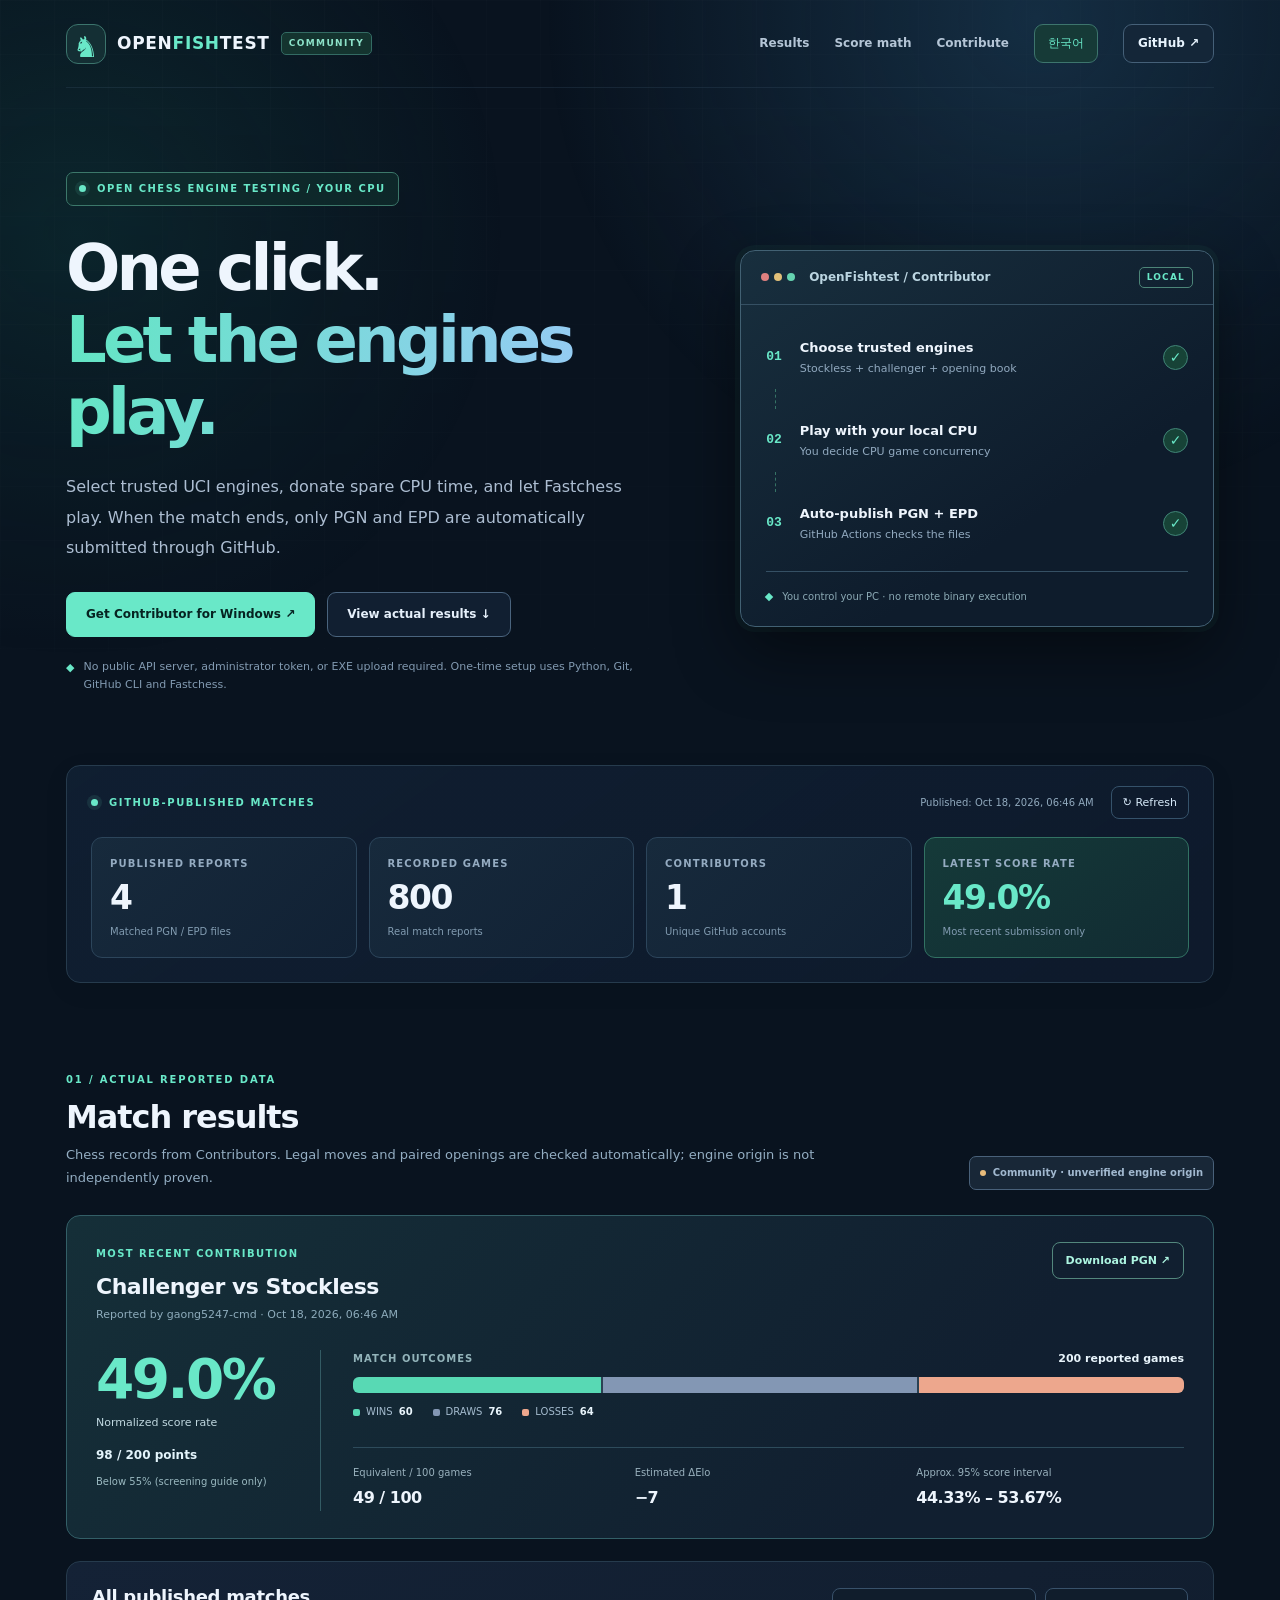
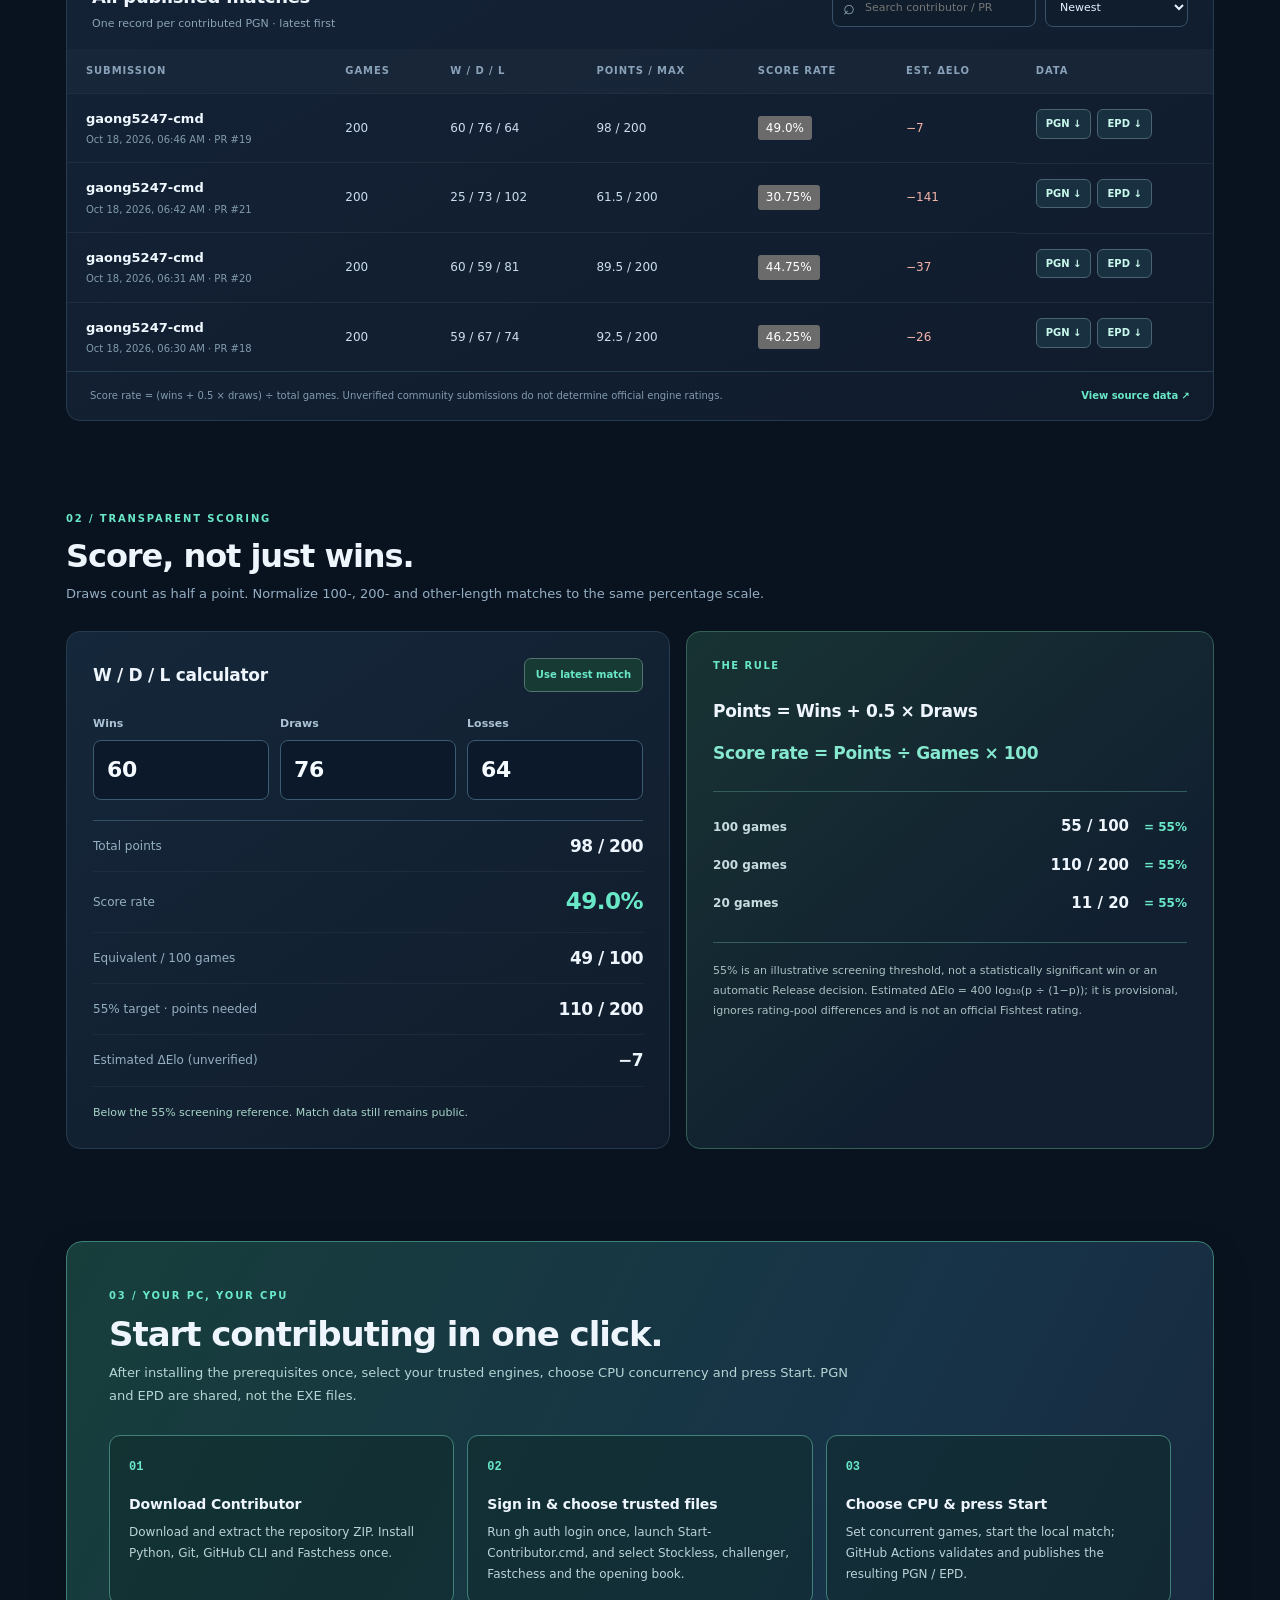
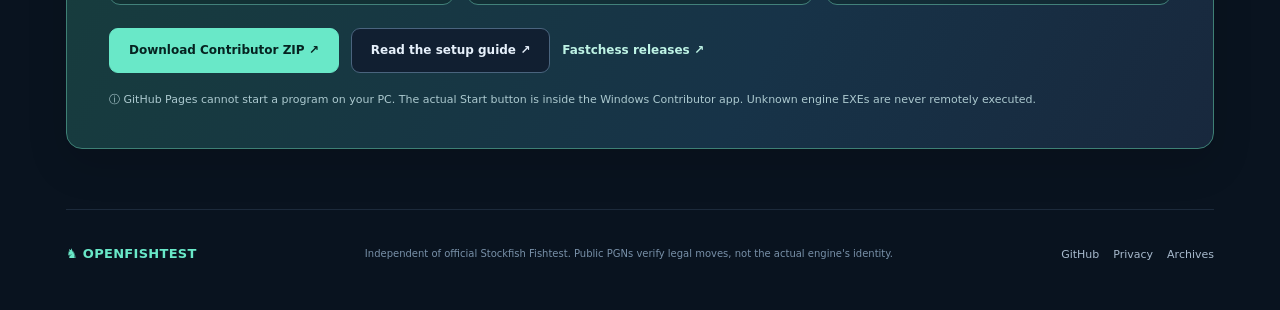
==== commit b1733938: "fix(pages): avoid stale example data and style clickable score recalculations" ====
--- a/docs/index.html
+++ b/docs/index.html
@@ -147,9 +147,9 @@
           <article class="calculator-card">
             <div class="calc-header"><h3 data-i18n="calc_title">W / D / L calculator</h3><button id="reset-calculator" type="button" data-i18n="calc_reset">Use latest match</button></div>
             <div class="calc-inputs">
-              <label><span data-i18n="calc_win">Wins</span><input id="calc-wins" type="number" min="0" step="1" max="1000000" value="29" inputmode="numeric"></label>
-              <label><span data-i18n="calc_draw">Draws</span><input id="calc-draws" type="number" min="0" step="1" max="1000000" value="46" inputmode="numeric"></label>
-              <label><span data-i18n="calc_loss">Losses</span><input id="calc-losses" type="number" min="0" step="1" max="1000000" value="25" inputmode="numeric"></label>
+              <label><span data-i18n="calc_win">Wins</span><input id="calc-wins" type="number" min="0" step="1" max="1000000" placeholder="0" value="" inputmode="numeric"></label>
+              <label><span data-i18n="calc_draw">Draws</span><input id="calc-draws" type="number" min="0" step="1" max="1000000" placeholder="0" value="" inputmode="numeric"></label>
+              <label><span data-i18n="calc_loss">Losses</span><input id="calc-losses" type="number" min="0" step="1" max="1000000" placeholder="0" value="" inputmode="numeric"></label>
             </div>
             <p id="calc-error" class="calc-error" role="status" aria-live="polite" hidden></p>
             <div class="calc-answer">
--- a/docs/styles.css
+++ b/docs/styles.css
@@ -1,128 +1,275 @@
-:root{color-scheme:dark;--bg:#090f1c;--panel:#111b2b;--panel2:#142034;--line:#273549;--text:#eef4fc;--muted:#94a6bd;--accent:#5ce3c4;--accent2:#7eaafb;--orange:#f2bb71;font-family:Inter,ui-sans-serif,system-ui,-apple-system,BlinkMacSystemFont,"Segoe UI",sans-serif;font-synthesis:none}*{box-sizing:border-box}html{scroll-behavior:smooth}body{margin:0;background:var(--bg);color:var(--text);font-size:14px;line-height:1.55}body:before{content:"";position:fixed;inset:0;z-index:-2;background-image:linear-gradient(#ffffff05 1px,transparent 1px),linear-gradient(90deg,#ffffff05 1px,transparent 1px);background-size:54px 54px;mask-image:linear-gradient(to bottom,#0007,transparent 70%)}a{color:inherit;text-decoration:none}button,input{font:inherit}button{cursor:pointer}.ambient{position:fixed;pointer-events:none;filter:blur(100px);border-radius:50%;z-index:-1;opacity:.25}.ambient-a{width:590px;height:590px;top:-300px;right:-210px;background:#256cc0}.ambient-b{width:500px;height:500px;top:360px;left:-290px;background:#1f997a}.page-shell{max-width:1190px;padding:0 28px;margin:0 auto}.topbar{display:flex;align-items:center;justify-content:space-between;height:86px;border-bottom:1px solid #ffffff14}.brand{font-size:18px;font-weight:850;letter-spacing:.8px;display:inline-flex;align-items:center;gap:11px}.brand-mark{display:inline-grid;place-items:center;width:39px;height:39px;border:1px solid #5ce3c460;border-radius:12px;background:#5ce3c410;color:var(--accent);font-size:27px}.brand-accent{color:var(--accent)}.nav-links{display:flex;align-items:center;gap:29px;color:#bdccdc;font-size:13px}.nav-links a:hover,.nav-repo:hover{color:var(--accent)}.nav-repo{padding:9px 16px;border:1px solid #ffffff28;border-radius:8px}.hero{padding:97px 0 68px;max-width:760px}.eyebrow,.section-kicker{font-weight:760;letter-spacing:2.1px;font-size:10px;color:var(--accent)}.eyebrow{display:inline-flex;gap:10px;align-items:center;border:1px solid #5ce3c436;border-radius:20px;padding:8px 14px;background:#5ce3c40d}.pulse,.status-dot{background:var(--accent);border-radius:100%;width:7px;height:7px;box-shadow:0 0 0 4px #5ce3c421}.hero h1{font-size:clamp(46px,6.4vw,83px);letter-spacing:-3.8px;line-height:1.08;margin:25px 0 25px;font-weight:800}.hero h1 span{background:linear-gradient(100deg,#62e9c7,#85b8fc);color:transparent;background-clip:text}.hero-description{font-size:18px;line-height:1.8;color:#b4c5d8;max-width:620px;margin:0}.hero-description strong{color:var(--text)}.hero-actions{display:flex;gap:12px;margin-top:30px}.btn{display:inline-flex;gap:20px;align-items:center;justify-content:center;border-radius:10px;padding:13px 18px;font-size:13px;font-weight:800;transition:transform .2s,background .2s}.btn:hover{transform:translateY(-2px)}.btn-primary{color:#071a19;background:var(--accent)}.btn-primary:hover{background:#82f4da}.btn-outline{border:1px solid #4a627a;background:#101b2b}.btn-outline:hover{background:#1b3049}.hero-foot{margin-top:26px;font-size:11px;color:var(--muted);display:flex;align-items:center;gap:9px}.tiny-square{width:6px;height:6px;background:var(--accent);transform:rotate(45deg)}.status-panel{display:flex;justify-content:space-between;align-items:center;border:1px solid var(--line);background:#111b2bcc;padding:16px 20px;border-radius:12px;margin-bottom:18px}.connection{display:flex;gap:14px;align-items:center}.status-dot{flex-shrink:0;background:var(--orange);box-shadow:0 0 0 4px #f2bb7123}.status-dot.online{background:var(--accent);box-shadow:0 0 0 4px #5ce3c421}.connection-title{font-weight:800;font-size:13px}.connection-subtitle{font-size:11px;color:var(--muted)}.refresh{background:none;border:1px solid var(--line);padding:8px 13px;border-radius:8px;color:#c2d2e7}.refresh:hover{border-color:#7eaafb;color:white}.stat-grid{display:grid;grid-template-columns:repeat(4,minmax(0,1fr));gap:14px}.stat-card{position:relative;min-height:142px;overflow:hidden;padding:22px;border:1px solid var(--line);border-radius:13px;background:linear-gradient(145deg,#152338ed,#101a29ed)}.stat-label{color:var(--muted);letter-spacing:1.1px;font-size:10px;font-weight:780}.stat-value{font-size:25px;font-weight:810;letter-spacing:-.9px;margin-top:15px}.stat-numeric{font-size:35px;margin-top:5px}.stat-note{color:#91a4bb;font-size:11px}.stat-card-icon{position:absolute;right:15px;top:12px;font-size:33px;color:#ffffff10}.rating-note{font-size:15px;color:var(--orange);vertical-align:top;margin-left:2px}.section-card{margin-top:24px;padding:28px 28px 12px;border:1px solid var(--line);border-radius:14px;background:linear-gradient(170deg,#141f31,#101a29)}.section-heading{display:flex;justify-content:space-between;align-items:end;gap:25px;margin-bottom:24px}.section-heading h2,.protocol-heading h2,.cta-panel h2{font-size:27px;letter-spacing:-.7px;margin:7px 0 3px}.section-heading p,.protocol-heading p,.cta-panel p{color:var(--muted);margin:0;font-size:13px}.search-wrap{border:1px solid #36485b;background:#0c1524;border-radius:9px;display:flex;align-items:center;padding:10px 14px;gap:9px;color:var(--muted)}.search-wrap input{min-width:160px;width:190px;color:var(--text);outline:none;border:0;background:transparent}.search-wrap input::placeholder{color:#798ba1}.search-wrap:focus-within{border-color:var(--accent)}.table-scroll{overflow-x:auto}table{width:100%;border-collapse:collapse;text-align:left}th{background:#19263a90;color:#7f96b0;letter-spacing:1.2px;font-weight:800;font-size:10px;padding:15px 14px;white-space:nowrap}td{padding:17px 14px;border-bottom:1px solid #ffffff0c;font-size:12px;color:#c7d5e7}tbody tr:last-child td{border-bottom:0}tbody tr:hover{background:#ffffff05}.align-right{text-align:right}.engine-name{font-size:13px;font-weight:770;color:var(--text)}.engine-version{margin-top:2px;font-size:11px;color:var(--muted)}.rank{font-weight:750;color:#b9c9dc}.ref-tag{margin-left:9px;display:inline-block;vertical-align:middle;color:var(--accent);border:1px solid #5ce3c450;padding:2px 6px;border-radius:4px;font-size:9px;font-weight:750}.elo{font-size:15px;color:var(--accent);font-weight:800}.elo.unknown{color:var(--muted)}.empty-state{text-align:center;padding:45px 20px!important;color:var(--muted)}.table-footer{border-top:1px solid #ffffff12;color:#8598ae;padding:18px 3px 4px;font-size:11px}.filter-group{display:flex;gap:4px;background:#0b1523;border:1px solid #283849;border-radius:9px;padding:4px}.filter{border:0;background:transparent;color:#93a5b9;border-radius:6px;font-size:11px;padding:8px 11px}.filter:hover{color:white}.filter.active{background:#28394d;color:#eef7ff}.state{display:inline-block;border:1px solid #495f79;border-radius:5px;padding:5px 8px;font-size:10px;font-weight:700;color:#b2c5d8;white-space:nowrap}.state.complete{color:var(--accent);border-color:#5ce3c460;background:#5ce3c409}.state.queued{color:var(--orange);border-color:#f2bb7165}.protocol{padding:83px 0 60px}.protocol-heading{text-align:center;margin-bottom:27px}.protocol-heading h2{font-size:32px}.protocol-grid{display:grid;grid-template-columns:repeat(3,1fr);gap:18px}.feature{padding:27px;border:1px solid var(--line);border-radius:13px;background:#12203489}.feature-icon{display:grid;place-items:center;width:42px;height:42px;border-radius:10px;color:var(--accent);background:#5ce3c415;border:1px solid #5ce3c444;font-size:13px;font-weight:820}.feature h3{margin:24px 0 9px;font-size:16px}.feature p{color:var(--muted);font-size:13px;line-height:1.75;margin:0}.cta-panel{display:flex;align-items:center;justify-content:space-between;gap:20px;border-radius:15px;padding:34px;background:linear-gradient(110deg,#153b44,#172847);border:1px solid #3e7a83}.cta-panel h2{font-size:25px}.cta-panel p{max-width:630px}.cta-panel .btn{white-space:nowrap}footer{display:flex;align-items:center;justify-content:space-between;gap:20px;padding:33px 0 42px;color:#7e91a8;font-size:11px}footer a{color:#b9cde4}footer a:hover{color:var(--accent)}@media(max-width:900px){.stat-grid{grid-template-columns:repeat(2,minmax(0,1fr))}.nav-links{gap:12px}.protocol-grid{gap:10px}}@media(max-width:640px){.page-shell{padding:0 15px}.topbar{height:72px}.brand{font-size:15px}.nav-links>a:not(.nav-repo){display:none}.hero{padding:75px 0 45px}.hero h1{font-size:49px;letter-spacing:-2.3px}.hero-description{font-size:15px}.hero-actions{flex-wrap:wrap}.stat-grid{gap:8px}.stat-card{min-height:125px;padding:15px}.stat-value{font-size:21px}.stat-numeric{font-size:30px}.section-card{padding:22px 14px 8px}.section-heading{flex-direction:column;align-items:stretch;gap:15px}.search-wrap input{flex:1}.protocol{padding-top:62px}.protocol-grid{grid-template-columns:1fr}.cta-panel{flex-direction:column;align-items:stretch;padding:25px}.cta-panel .btn{align-self:flex-start}footer{flex-wrap:wrap}td,th{padding:13px 9px}.refresh span{display:none}}@media(prefers-reduced-motion:reduce){html{scroll-behavior:auto}.btn{transition:none}}
-
-
-.game-archive-link{font-size:12px;text-align:right;padding:12px 1px 21px;border-top:1px solid #2b3b4b}.game-archive-link a{color:#75dec9}.game-archive-link a:hover{text-decoration:underline}
-
-.engine-source{display:inline-block;font-size:10px;font-weight:700;color:#75dec9;margin-top:5px}.engine-source:hover{text-decoration:underline}
-
-/* Community v0.3 */
-[hidden]{display:none!important}
-.lang-button{border:1px solid #4b6079;background:#18283c;border-radius:8px;color:var(--accent);padding:9px 11px;font-size:12px;font-weight:800}
-.lang-button:hover{border-color:var(--accent)}
-.stats-five{grid-template-columns:repeat(5,minmax(0,1fr))}
-.stats-five .stat-card{padding:19px;min-height:145px}
-.stats-five .stat-value{font-size:23px}
-.stats-five .stat-numeric{font-size:33px}
-.small-data{font-size:11px;color:#adc3da}
-.game-select-wrap{display:flex;flex-direction:column;gap:6px;font-size:11px;color:var(--muted);min-width:240px}
-.game-select-wrap select{padding:11px 13px;background:#0c1524;border:1px solid #34475c;color:var(--text);border-radius:9px;max-width:300px}
-.game-select-wrap select:focus-visible{outline:2px solid var(--accent);outline-offset:2px}
-.replay-layout{display:grid;grid-template-columns:minmax(260px,480px) minmax(280px,1fr);gap:28px;padding:0 0 26px;align-items:start}
-.board-column{width:100%;max-width:480px}
-.chess-board{width:100%;aspect-ratio:1;display:grid;grid-template-columns:repeat(8,1fr);border:1px solid #455e70;box-shadow:0 18px 45px #0005;overflow:hidden;border-radius:6px}
-.chess-square{position:relative;display:flex;align-items:center;justify-content:center;user-select:none;line-height:1;font-size:clamp(26px,3.65vw,49px);font-family:"Segoe UI Symbol","DejaVu Sans",sans-serif}
-.square-light{background:#ccdacd;color:#142434}
-.square-dark{background:#6e948a;color:#142434}
-.chess-square.white-piece{color:#fffdfa;text-shadow:0 2px 1px #1b272f,1px -1px 2px #1b272f,-1px 0 1px #1b272f}
-.chess-square.black-piece{color:#1b2937;text-shadow:0 1px 1px #c4ded3}
-.board-coordinate{position:absolute;font-size:10px;font-family:ui-sans-serif,system-ui,sans-serif;font-weight:900;line-height:1;text-shadow:none}
-.board-file{right:3px;bottom:3px}
-.board-rank{top:3px;left:3px}
-.square-light .board-coordinate{color:#496f65}.square-dark .board-coordinate{color:#d5eee3}
-.board-controls{display:flex;align-items:center;gap:7px;justify-content:center;margin-top:12px}
-.board-controls button{border:1px solid #344a5c;border-radius:7px;background:#17283c;color:#dce9f6;min-width:38px;height:36px;font-size:17px}
-.board-controls button:hover:not(:disabled){background:#29425a;border-color:#5ce3c4}
-.board-controls button:disabled{opacity:.3;cursor:default}
-.board-controls span{min-width:78px;text-align:center;color:var(--muted);font-size:12px}
-.game-information{display:flex;flex-direction:column;min-height:380px;max-width:100%;gap:13px}
-.game-player{display:flex;align-items:center;justify-content:space-between;gap:10px;padding:18px 12px;background:#0b1624;border:1px solid #33485c;border-radius:10px;font-weight:800;font-size:15px}
-.game-player #game-result{font-size:20px;color:var(--accent)}
-.game-meta{display:flex;flex-wrap:wrap;gap:8px 16px;font-size:11px;color:var(--muted)}
-.move-list{min-height:220px;max-height:370px;overflow:auto;border:1px solid var(--line);border-radius:10px;background:#0b1522;padding:10px;display:grid;grid-template-columns:repeat(2,minmax(0,1fr));align-content:start;gap:3px 12px}
-.move-pair{display:grid;grid-template-columns:30px repeat(2,minmax(0,1fr));align-items:center;min-height:33px;gap:3px;font-size:12px}
-.move-number{color:#879ab0;font-weight:700}
-.chess-move{border:0;background:transparent;text-align:left;color:#d4e1ef;font-size:12px;border-radius:5px;padding:5px 7px;min-width:0}
-.chess-move:hover,.chess-move:focus-visible{color:white;background:#334c61;outline:none}
-.chess-move.selected{background:#136c5b;color:#fff}
-.game-actions{margin-top:auto;display:flex;flex-direction:column;gap:12px;align-items:flex-start}
-.game-legal-note{font-size:11px;color:var(--muted);line-height:1.6}
-.community-section{padding:80px 0 20px}
-.community-section .protocol-heading{margin-bottom:28px}
-.community-grid{display:grid;grid-template-columns:repeat(3,minmax(0,1fr));gap:15px}
-.form-card{background:linear-gradient(165deg,#172438,#101a2b);border:1px solid var(--line);border-radius:14px;padding:24px;display:flex;flex-direction:column}
-.form-card h3{font-size:21px;letter-spacing:-.5px;margin:7px 0 6px}
-.form-card p{font-size:12px;color:var(--muted);line-height:1.6;margin:0 0 18px;min-height:50px}
-.form-kicker{font-weight:850;font-size:11px;color:var(--accent);letter-spacing:1px}
-.form-card form{display:flex;flex-direction:column;gap:13px;flex:1}
-.form-card label{display:flex;flex-direction:column;gap:5px;font-size:11px;font-weight:750;color:#c3d5e7}
-.form-card input,.form-card select,.form-card textarea{background:#0d1827;border:1px solid #344b62;border-radius:8px;color:var(--text);padding:11px 12px;font-size:12px;width:100%;outline:none}
-.form-card input:focus,.form-card select:focus,.form-card textarea:focus{border-color:var(--accent);box-shadow:0 0 0 2px #5ce3c421}
-.form-card textarea{resize:vertical;min-height:62px}
-.form-card form .btn{border:0;margin-top:auto;font-size:12px;min-height:43px}
-.form-two{display:grid;grid-template-columns:1fr 1fr;gap:8px}
-.form-notice{color:var(--muted);font-size:12px;text-align:center;margin:21px 0 0}
-@media(max-width:1090px){.stats-five{grid-template-columns:repeat(3,minmax(0,1fr))}.community-grid{grid-template-columns:repeat(2,minmax(0,1fr))}.community-grid .form-card:last-child{grid-column:1 / -1}.nav-links{gap:11px}}
-@media(max-width:780px){.replay-layout{grid-template-columns:1fr}.board-column{max-width:560px;margin:auto}.move-list{min-height:200px;max-height:240px}.community-grid{grid-template-columns:1fr}.community-grid .form-card:last-child{grid-column:auto}.form-card p{min-height:unset}.nav-links a[href="#workers"],.nav-links a[href="#tests"]{display:none}}
-@media(max-width:640px){.stats-five{grid-template-columns:repeat(2,minmax(0,1fr))}.stats-five .stat-card{min-height:119px;padding:14px}.stats-five .stat-numeric{font-size:29px}.chess-square{font-size:clamp(27px,9vw,48px)}.section-card{scroll-margin-top:18px}.board-coordinate{font-size:9px}.nav-links a[href="#games"]{display:none}.lang-button{padding:8px 9px}.move-list{grid-template-columns:repeat(2,minmax(0,1fr));gap:1px 5px}.community-section{padding-top:55px}.game-select-wrap{width:100%}}
-@media(max-width:360px){.board-controls button{min-width:31px;height:34px}.board-controls{gap:3px}.board-controls span{min-width:63px}}
-
-
-/* OpenFishtest v0.4 automatic challenger arena */
-.arena-rules{display:grid;grid-template-columns:repeat(4,minmax(0,1fr));gap:12px;margin:27px 0 16px}
-.arena-rule{padding:17px;background:#152438;border:1px solid #31485f;border-radius:11px;display:flex;flex-direction:column;gap:6px}
-.arena-rule span{font-size:10px;color:#a0b5ca;letter-spacing:.7px;font-weight:750}
-.arena-rule strong{font-size:21px;color:#f2f8ff}
-.arena-connect{border:1px solid #816645;background:#2a251a;border-radius:10px;padding:14px 18px;display:flex;gap:12px;align-items:center;color:#f4d5a2;font-size:12px;margin-bottom:20px}
-.arena-connect.arena-connected{border-color:#387d70;background:#142e2c;color:#7ae8cf}
-.arena-connect .status-dot{width:9px;height:9px;background:#e7ae63;box-shadow:0 0 0 4px #e7ae631a;flex-shrink:0}
-.arena-connect.arena-connected .status-dot{background:#5ce3c4;box-shadow:0 0 0 4px #5ce3c41a}
-.arena-grid{display:grid;grid-template-columns:minmax(300px,1fr) minmax(380px,1.25fr);gap:16px}
-.arena-grid .form-card{min-width:0}
-.arena-upload-card p,.arena-results-card p{min-height:0}
-.arena-upload-card input[type=file]{padding:11px;cursor:pointer}
-.arena-upload-card input[type=file]::file-selector-button{background:#213b4b;color:#d5faed;border:1px solid #46796d;border-radius:6px;margin-right:12px;padding:8px 10px;cursor:pointer}
-.arena-consent{display:flex!important;flex-direction:row!important;align-items:flex-start;gap:9px!important;font-weight:500!important;font-size:11px!important;line-height:1.6}
-.arena-consent input[type=checkbox]{flex:0 0 17px;width:17px;height:17px;accent-color:#5ce3c4;margin-top:1px}
-.arena-upload-card button:disabled{opacity:.43;cursor:not-allowed;filter:grayscale(.4)}
-.arena-legal{font-size:10px!important;line-height:1.6!important;margin:13px 0 0!important;color:#b4a38e!important}
-.arena-upload-progress-container{display:flex;flex-direction:column;gap:5px}
-#arena-upload-progress{width:100%;height:11px;accent-color:#5ce3c4}
-#arena-progress-label{font-size:11px;color:var(--muted)}
-.arena-result-message{font-size:12px;color:#78e4c7;padding:9px 0;min-height:25px;overflow-wrap:anywhere}
-.arena-table-scroll{overflow:auto;max-height:455px;border:1px solid var(--line);border-radius:9px}
-.arena-table{min-width:475px}
-.arena-table th{white-space:nowrap}
-.arena-table td{vertical-align:middle;line-height:1.5;white-space:normal}
-.arena-qualified{color:#63e7b9;font-weight:750}
-.arena-disqualified{color:#efa98b;font-weight:730}
-.arena-notice{margin-top:17px!important;font-size:11px!important;line-height:1.7!important;color:#c5b69d!important}
-.arena-admin-link{margin-top:12px;font-size:12px;font-weight:780;color:#82dfd0}
-.arena-admin-link:hover{text-decoration:underline}
-@media(max-width:1050px){.arena-grid{grid-template-columns:1fr}.arena-rules{grid-template-columns:repeat(2,minmax(0,1fr))}}
-@media(max-width:640px){.arena-rule strong{font-size:18px}.arena-rules{gap:8px}.arena-rule{padding:12px}.arena-grid{gap:12px}.arena-grid .form-card{padding:18px}.arena-table{min-width:460px}}
-
-
-/* Auto-detect UCI engine + opening book drag/drop v0.5 */
-.arena-automated-note{
-  border:1px solid #366f66;background:#163a32;border-radius:9px;
-  padding:12px 13px;color:#9bf2d8;font-size:11px;line-height:1.6;
-}
-.arena-drop-zone{
-  border:2px dashed #3c7181;background:#0d1d2f;border-radius:14px;
-  padding:25px 18px;display:flex;flex-direction:column;align-items:center;
-  gap:7px;text-align:center;color:#bcd1e2;cursor:pointer;transition:.18s;
-  outline:none;min-height:150px;justify-content:center
-}
-.arena-drop-zone .drop-icon{font-size:32px;color:#70e6c8}
-.arena-drop-zone strong{color:#f0fbfd;font-size:16px;line-height:1.25}
-.arena-drop-zone span:not(.drop-icon){font-size:11px;line-height:1.5}
-.arena-drop-zone .drop-file-name{font-weight:750;color:#70e6c8;font-size:12px!important;overflow-wrap:anywhere}
-.arena-drop-zone:hover,.arena-drop-zone.drag-over,.arena-drop-zone:focus-visible{
-  border-color:#78ebd1;background:#183e41;box-shadow:0 0 0 3px #60e9c41a
-}
-.arena-drop-zone.selected{border-color:#5ce3c4;border-style:solid;background:#12332f}
-.arena-book-zone{min-height:125px;gap:5px;border-color:#46526c;background:#131c30}
-.arena-book-zone .drop-icon{font-size:26px;color:#9fb8ee}
-.arena-book-zone.selected{border-color:#9abdf6;background:#1e2e4c}
-.arena-upload-card input[hidden]{display:none}
-@media(max-width:640px){.arena-drop-zone{padding:22px 13px}.arena-drop-zone strong{font-size:14px}}
+/* OpenFishtest one-click community dashboard: clean static GitHub Pages UI. */
+:root{
+  color-scheme:dark;
+  --bg:#09131f;--panel:#101e2e;--panel2:#142536;
+  --panel3:#192d40;--stroke:#263b4d;--stroke-lite:#203245;
+  --text:#eef5fd;--muted:#97adbf;--muted2:#71899e;
+  --mint:#69e8c8;--mint2:#b2f8dc;--blue:#8eafff;
+  --gold:#ffcc82;--red:#fa9f9b;
+  font-family:Inter,Pretendard,"Noto Sans KR",-apple-system,BlinkMacSystemFont,
+  "Segoe UI",ui-sans-serif,system-ui,sans-serif;
+  font-synthesis:none;
+  text-rendering:optimizeLegibility;
+}
+*{box-sizing:border-box}
+html{scroll-behavior:smooth;scroll-padding-top:34px}
+body{margin:0;min-width:320px;background:var(--bg);color:var(--text);font-size:14px;line-height:1.55}
+body::before{content:"";position:fixed;z-index:-2;inset:0;pointer-events:none;background:
+ radial-gradient(circle at 81% 2%,#20486680,transparent 36%),
+ radial-gradient(circle at 6% 26%,#12504b52,transparent 31%),
+ linear-gradient(#ffffff03 1px,transparent 1px),linear-gradient(90deg,#ffffff03 1px,transparent 1px);
+ background-size:auto,auto,54px 54px,54px 54px;
+ mask-image:linear-gradient(to bottom,black 10%,#0009 64%,transparent 99%)}
+a{color:inherit;text-decoration:none}
+a:hover{color:var(--mint)}
+button,input,select{font:inherit}
+button{cursor:pointer}
+button:disabled{opacity:.4;cursor:default}
+a:focus-visible,button:focus-visible,input:focus-visible,select:focus-visible{outline:2px solid var(--mint);outline-offset:3px}
+h1,h2,h3,p{margin-top:0}
+.page-shell{max-width:1210px;margin:auto;padding:0 31px}
+.anchor-alias{display:block;position:relative;top:-40px;height:0}
+.visually-hidden{position:absolute!important;width:1px;height:1px;padding:0;margin:-1px;overflow:hidden;clip:rect(0,0,0,0);white-space:nowrap;border:0}
+.topbar{height:88px;display:flex;align-items:center;justify-content:space-between;gap:25px;border-bottom:1px solid #39516848}
+.brand{font-weight:850;letter-spacing:.7px;font-size:17px;display:inline-flex;gap:11px;align-items:center;white-space:nowrap}
+.brand:hover{color:var(--text)}
+.brand-icon{display:grid;place-items:center;width:40px;height:40px;color:var(--mint);font-size:29px;background:#142f34;border:1px solid #3c756d;border-radius:12px}
+.brand-accent{color:var(--mint)}
+.brand-release{border:1px solid #336b63;background:#14342f;color:#8de3ca;font-size:9px;font-weight:800;letter-spacing:1.4px;border-radius:5px;padding:4px 7px}
+.nav-links{display:flex;align-items:center;gap:25px;font-size:12px;color:#b4c5d6;font-weight:660}
+.nav-links>a:not(.github-nav):hover{color:#fff}
+.github-nav{border:1px solid #456078;border-radius:9px;padding:9px 14px;color:#e9f5ff!important;background:#142638}
+.github-nav:hover{border-color:var(--mint)}
+.language-control{background:#163a37;border:1px solid #3d756d;border-radius:9px;color:var(--mint);padding:9px 13px;font-size:12px;font-weight:760}
+.language-control:hover{background:#1d4c45}
+.hero{display:grid;grid-template-columns:minmax(0,1.08fr) minmax(370px,.82fr);gap:50px;align-items:center;padding:84px 0 70px}
+.hero-content{min-width:0}
+.eyebrow{display:inline-flex;align-items:center;gap:11px;padding:8px 12px;border:1px solid #3c786a;background:#12332f99;border-radius:7px;color:var(--mint);letter-spacing:1.45px;font-size:10px;font-weight:850}
+.eyebrow-dot,.live-dot{width:7px;height:7px;flex:none;border-radius:50%;background:var(--mint);box-shadow:0 0 0 4px #69e8c818}
+.hero h1{font-size:clamp(48px,5vw,76px);letter-spacing:-3.8px;line-height:1.13;margin:26px 0 24px;font-weight:830}
+.hero h1 span{display:block}
+.hero-emphasis{background:linear-gradient(100deg,#62e6c3,#a1c5ff);color:transparent;background-clip:text}
+.hero-description{max-width:570px;color:#adbed2;line-height:1.9;font-size:16px}
+.hero-buttons,.contribute-actions{display:flex;gap:12px;flex-wrap:wrap;margin-top:28px;align-items:center}
+.button{min-height:45px;display:inline-flex;align-items:center;justify-content:center;border-radius:9px;padding:12px 19px;font-size:12px;font-weight:820;transition:transform .15s,background .15s}
+.button:hover{transform:translateY(-2px)}
+.button.primary{color:#062321;background:var(--mint);border:1px solid var(--mint)}
+.button.primary:hover{color:#062321;background:#a0f9dc}
+.button.secondary{background:#111f31;border:1px solid #4a647e;color:#e6f0fb}
+.button.secondary:hover{color:var(--mint);border-color:var(--mint)}
+.hero-note{display:flex;gap:9px;align-items:flex-start;max-width:570px;margin:21px 0 0;color:#829ab1;font-size:11px;line-height:1.7}
+.hero-note span:first-child{color:var(--mint);margin-top:1px}
+.hero-visual{background:linear-gradient(146deg,#182f3e,#0e1c2c 67%);border:1px solid #426173;border-radius:15px;box-shadow:0 25px 65px #0007,0 0 0 5px #214c4730;overflow:hidden;transform:translateY(5px)}
+.terminal-top{height:54px;display:flex;align-items:center;gap:14px;padding:0 20px;border-bottom:1px solid #355063;color:#bbd5e1;font-size:12px;font-weight:750}
+.window-dots{display:flex;gap:5px}
+.window-dots i{height:8px;width:8px;border-radius:50%;background:#a4b5c4}
+.window-dots i:first-child{background:#df807f}
+.window-dots i:nth-child(2){background:#e2c079}
+.window-dots i:nth-child(3){background:#65d3b0}
+.terminal-version{margin-left:auto;font-size:9px;letter-spacing:1.2px;border:1px solid #4c8578;color:var(--mint);border-radius:5px;padding:3px 7px}
+.terminal-body{padding:21px 25px}
+.terminal-row{display:flex;align-items:center;gap:18px;min-height:63px}
+.terminal-number{font-family:ui-monospace,SFMono-Regular,Consolas,monospace;font-size:13px;color:var(--mint);font-weight:750}
+.terminal-row>div{display:flex;flex-direction:column;gap:2px;flex:1}
+.terminal-row strong{font-size:13px;font-weight:780}
+.terminal-row small{color:#91a9bf;font-size:11px}
+.terminal-check{border-radius:50%;display:grid;place-items:center;border:1px solid #408476;background:#174337;width:25px;height:25px;color:var(--mint)}
+.terminal-line{margin-left:9px;height:20px;border-left:1px dashed #367365}
+.terminal-footer{border-top:1px solid #355064;display:flex;align-items:center;gap:10px;color:#8ba9b4;font-size:10px;line-height:1.6;margin-top:16px;padding-top:17px}
+.footer-dot{width:6px;height:6px;background:var(--mint);transform:rotate(45deg)}
+.activity{border:1px solid var(--stroke);background:linear-gradient(145deg,#122236c9,#0e1a2c);border-radius:14px;padding:20px 24px 24px;box-shadow:0 7px 26px #0001}
+.activity-heading{display:flex;align-items:center;gap:17px;color:#91aabe;margin-bottom:18px}
+.activity-live{display:inline-flex;align-items:center;gap:11px;color:var(--mint);font-size:10px;font-weight:850;letter-spacing:1.6px;white-space:nowrap}
+.activity-updated{font-size:10px;margin-left:auto;text-align:right}
+.refresh-button{background:transparent;color:#d7eaf9;border:1px solid #35526a;border-radius:8px;padding:7px 11px;font-size:11px;white-space:nowrap}
+.refresh-button:hover{background:#1e3749;border-color:#68d8bd}
+.stat-grid{display:grid;grid-template-columns:repeat(4,minmax(0,1fr));gap:12px}
+.stat-card{padding:18px;background:linear-gradient(135deg,#172a3c,#112134);border:1px solid #2c455b;border-radius:11px;min-height:121px;display:flex;flex-direction:column;justify-content:space-between;gap:2px}
+.stat-label{font-size:10px;font-weight:840;letter-spacing:1.15px;color:#94abc1}
+.stat-number{font-size:33px;letter-spacing:-1.5px;font-variant-numeric:tabular-nums;line-height:1.15}
+.stat-detail{font-size:10px;color:#819bb0}
+.latest-card{background:linear-gradient(145deg,#153a39,#112b32);border-color:#327263}
+.latest-card .stat-number{color:var(--mint)}
+.section-heading{display:flex;align-items:flex-end;justify-content:space-between;gap:30px;margin-bottom:25px}
+.section-kicker{color:var(--mint);font-size:10px;font-weight:850;letter-spacing:1.85px}
+.section-heading h2,.contribute-heading h2{font-size:32px;letter-spacing:-1.05px;line-height:1.2;margin:8px 0 8px}
+.section-heading p,.contribute-heading p{max-width:760px;color:#94aec3;font-size:13px;line-height:1.75;margin:0}
+.data-section{padding-top:85px;scroll-margin-top:24px}
+.small-chip{display:inline-flex;align-items:center;gap:7px;padding:8px 10px;border:1px solid #49617a;background:#182737;color:#a1b8cf;border-radius:7px;font-size:10px;font-weight:680;white-space:nowrap}
+.chip-dot{width:6px;height:6px;border-radius:50%;background:#e8bb7b}
+.featured-match{background:linear-gradient(130deg,#152f38,#111f30 75%);border:1px solid #335f67;border-radius:14px;overflow:hidden;margin-bottom:22px;padding:26px 29px 27px}
+.featured-heading{display:flex;align-items:flex-start;justify-content:space-between;gap:24px}
+.featured-eyebrow{font-size:10px;font-weight:790;color:var(--mint);letter-spacing:1.4px}
+.featured-heading h3{font-size:22px;margin:7px 0 1px;letter-spacing:-.5px}
+.featured-heading p{color:#8eacbc;font-size:11px;margin:2px 0}
+.link-outlined{border:1px solid #53877d;padding:9px 13px;border-radius:8px;color:#adf5e1;font-size:11px;font-weight:800;white-space:nowrap}
+.link-outlined:hover{background:#21473e;color:#fff}
+.featured-content{display:grid;grid-template-columns:225px 1fr;gap:32px;align-items:stretch;margin-top:25px}
+.featured-score{border-right:1px solid #335b64;padding-right:24px;display:flex;flex-direction:column;align-items:flex-start}
+.featured-percent{font-size:55px;letter-spacing:-2.5px;color:var(--mint);font-weight:860;font-variant-numeric:tabular-nums;line-height:1.06}
+.featured-percent-label{font-size:11px;color:#c0d8e0;margin-top:5px}
+.featured-points{margin-top:15px;font-size:12px;font-weight:780;color:#e4f5fc}
+.featured-check{margin-top:10px;color:#9ab9c0;font-size:10px}
+.featured-data{min-width:0}
+.featured-data-title{display:flex;align-items:center;justify-content:space-between;gap:8px;margin:0 0 10px}
+.featured-data-title span{font-size:10px;letter-spacing:1px;font-weight:770;color:#93b4ba}
+.featured-data-title strong{color:#e9f5fc;font-size:11px}
+.outcome-track{height:16px;display:flex;border-radius:6px;overflow:hidden;gap:2px;background:#2b4253}
+.outcome-track span{width:0}
+.outcome-wins,.legend-square.win{background:#58d9b4}
+.outcome-draws,.legend-square.draw{background:#8397b4}
+.outcome-losses,.legend-square.loss{background:#eda78d}
+.outcome-labels{display:flex;gap:20px;flex-wrap:wrap;margin-top:11px}
+.outcome-labels>span{display:inline-flex;gap:6px;align-items:center;font-size:10px;color:#a4bbce}
+.outcome-labels strong{color:#e9f5fc}
+.legend-square{display:inline-block;width:7px;height:7px;border-radius:2px}
+.featured-meta{margin-top:27px;border-top:1px solid #2d4b5b;display:grid;grid-template-columns:repeat(3,minmax(0,1fr));gap:14px;padding-top:17px}
+.featured-meta>div{display:flex;flex-direction:column;gap:6px}
+.featured-meta span{font-size:10px;color:#99b1bd}
+.featured-meta strong{font-size:16px;font-variant-numeric:tabular-nums;letter-spacing:-.5px}
+.table-panel{background:linear-gradient(150deg,#142236,#101c2c);border-radius:14px;border:1px solid var(--stroke);overflow:hidden}
+.table-panel-top{padding:21px 25px 17px;display:flex;justify-content:space-between;align-items:center;gap:18px}
+.table-panel-top h3{margin:0;font-size:18px;letter-spacing:-.3px}
+.table-panel-top p{margin:4px 0 0;color:#89a2b6;font-size:11px}
+.table-tools{display:flex;gap:9px;align-items:center}
+.search-field{display:flex;gap:8px;align-items:center;border:1px solid #38516a;background:#101d2c;padding:0 10px;height:39px;border-radius:8px}
+.search-field span{color:#8ca7b8;font-size:20px}
+.search-field input{outline:none;border:0;background:transparent;color:var(--text);width:162px;font-size:11px}
+.search-field:focus-within{border-color:var(--mint)}
+.table-tools select{border:1px solid #38516a;background:#101d2c;border-radius:8px;height:39px;color:#e5f4ff;padding:0 10px;font-size:11px}
+.table-scroll{overflow-x:auto}
+table{border-collapse:collapse;width:100%;text-align:left;min-width:750px}
+th{font-size:10px;color:#89a2b9;letter-spacing:.9px;padding:14px 19px;font-weight:830;background:#1c2c3e8a;white-space:nowrap}
+td{padding:15px 19px;border-top:1px solid #29394a8a;color:#cbddee;font-size:12px;vertical-align:middle}
+tbody tr:hover{background:#ffffff05}
+.td-primary{font-size:13px;font-weight:820;color:#eff8ff}
+.td-sub{font-size:10px;color:#829cae;margin-top:3px}
+.td-mono{font-variant-numeric:tabular-nums;font-size:12px}
+.score-highlight{color:var(--mint);font-weight:850;font-variant-numeric:tabular-nums;font-size:14px}
+.score-sub{font-size:10px;color:#93a7bd;margin-top:2px}
+.elo-positive{color:#86eeb9}
+.elo-negative{color:#f3b3a9}
+.data-links{display:flex;gap:6px;align-items:center}
+.data-links a{display:inline-flex;padding:6px 9px;border-radius:6px;border:1px solid #496473;background:#193041;color:#c8f8eb;font-size:10px;font-weight:760}
+.data-links a:hover{border-color:var(--mint)}
+.empty-row{text-align:center;padding:45px 15px!important;color:#92aaba;font-size:13px}
+.table-panel-bottom{padding:16px 23px;border-top:1px solid #273e51;display:flex;justify-content:space-between;gap:18px;align-items:center;font-size:10px;color:#829aaf;line-height:1.6}
+.table-panel-bottom a{color:var(--mint);white-space:nowrap;font-weight:750}
+.score-section{padding:86px 0 0;scroll-margin-top:25px}
+.score-grid{display:grid;grid-template-columns:minmax(0,1.03fr) minmax(0,.9fr);gap:16px}
+.calculator-card,.explainer-card{background:linear-gradient(145deg,#15273a,#101c2b);border:1px solid var(--stroke);border-radius:14px;padding:26px;min-width:0}
+.calc-header{display:flex;align-items:center;justify-content:space-between;gap:20px}
+.calc-header h3{font-size:17px;letter-spacing:-.3px;margin:0}
+.calc-header button{border:1px solid #52746e;background:#183a35;border-radius:7px;color:var(--mint);padding:8px 11px;font-size:10px;font-weight:730}
+.calc-header button:hover{background:#205047}
+.calc-inputs{display:grid;grid-template-columns:repeat(3,1fr);gap:11px;margin-top:23px}
+.calc-inputs label{color:#abc2d5;font-size:11px;font-weight:770;display:flex;flex-direction:column;gap:8px}
+.calc-inputs input{width:100%;background:#0b192a;color:#f6fbff;border:1px solid #3c5a70;border-radius:8px;padding:12px 13px;font-size:22px;letter-spacing:-.4px;font-variant-numeric:tabular-nums;font-weight:770;outline:none}
+.calc-inputs input:focus{border-color:var(--mint);box-shadow:0 0 0 2px #66ebbe26}
+.calc-error{font-size:11px;color:var(--red);margin:10px 0 0}
+.calc-answer{margin-top:20px;border-top:1px solid #315066}
+.calc-answer>div{display:flex;justify-content:space-between;align-items:center;gap:15px;border-bottom:1px solid #ffffff0c;padding:12px 0}
+.calc-answer span{font-size:12px;color:#94afc2}
+.calc-answer strong{font-size:17px;font-variant-numeric:tabular-nums;letter-spacing:-.5px}
+.calc-answer>div:nth-child(2) strong{color:var(--mint);font-size:23px}
+.calc-verdict{margin:17px 0 0;font-size:11px;color:#a7d3c6;line-height:1.65}
+.explainer-card{background:linear-gradient(140deg,#183333,#111f30 70%);border-color:#356056;display:flex;flex-direction:column}
+.explainer-label{font-size:10px;letter-spacing:1.5px;color:var(--mint);font-weight:850}
+.math-formula{margin-top:24px;display:flex;flex-direction:column;gap:16px;font-size:17px;font-weight:820;letter-spacing:-.4px}
+.math-formula span:nth-child(2){color:#86e8ce}
+.math-divider{height:1px;background:#335d5d;margin:25px 0 23px}
+.example-list{display:flex;flex-direction:column;gap:15px}
+.example-list>div{display:grid;grid-template-columns:1fr auto auto;gap:15px;align-items:center}
+.example-list strong{font-size:12px;font-weight:650;color:#c7dcdf}
+.example-list span{font-size:15px;font-weight:800;font-variant-numeric:tabular-nums}
+.example-list em{font-style:normal;color:var(--mint);font-weight:800;font-size:12px}
+.explainer-important{border-top:1px solid #335d5d;padding-top:18px;color:#a9c1c2;font-size:11px;line-height:1.8;margin:27px 0 0}
+.contribute-section{margin:92px 0 0;padding:0;scroll-margin-top:40px}
+.contribute-inner{padding:42px 42px 38px;background:linear-gradient(118deg,#173e3b,#173348 65%,#18283d);border:1px solid #3e8075;border-radius:16px;box-shadow:0 16px 40px #0002}
+.contribute-heading h2{font-size:34px}
+.contribute-heading p{color:#b5d4d5}
+.setup-steps{display:grid;grid-template-columns:repeat(3,minmax(0,1fr));gap:13px;margin:27px 0 10px}
+.setup-steps article{border:1px solid #42817a;background:#0e292a85;border-radius:11px;padding:19px}
+.step-no{font:800 12px ui-monospace,SFMono-Regular,Consolas,monospace;color:var(--mint)}
+.setup-steps h3{font-size:14px;margin:17px 0 7px;letter-spacing:-.1px}
+.setup-steps p{font-size:12px;line-height:1.75;color:#bbd2d8;margin:0}
+.contribute-actions{margin-top:23px}
+.text-link{color:#bef3e5;font-size:12px;font-weight:750;padding:10px 0}
+.contribute-note{margin-top:18px;font-size:11px;line-height:1.7;color:#acc9cf;max-width:1000px}
+.footer{padding:34px 0 46px;margin-top:60px;border-top:1px solid #32465b7a;display:flex;align-items:center;gap:25px;justify-content:space-between}
+.footer-brand{font-weight:870;font-size:13px;color:var(--mint);white-space:nowrap;letter-spacing:.3px}
+.footer>span{color:#7890a8;font-size:10px;max-width:600px}
+.footer-links{display:flex;gap:14px;align-items:center;font-size:11px;color:#a8bacd;white-space:nowrap}
+@media(max-width:1050px){
+  .nav-links{gap:15px}
+  .hero{grid-template-columns:minmax(0,1fr) 350px;gap:26px}
+  .hero h1{font-size:57px;letter-spacing:-2.6px}
+  .featured-content{grid-template-columns:195px 1fr;gap:23px}
+}
+@media(max-width:800px){
+  .page-shell{padding:0 21px}
+  .topbar{height:78px}
+  .brand-release{display:none}
+  .hero{grid-template-columns:1fr;padding:64px 0 48px}
+  .hero-visual{max-width:610px;width:100%;transform:none}
+  .hero h1{font-size:clamp(45px,7vw,69px)}
+  .stat-grid{grid-template-columns:repeat(2,minmax(0,1fr))}
+  .featured-content{grid-template-columns:1fr;gap:15px}
+  .featured-score{border-right:0;border-bottom:1px solid #335b64;padding:0 0 22px}
+  .featured-meta{margin-top:19px}
+  .score-grid{grid-template-columns:1fr}
+  .setup-steps{grid-template-columns:1fr}
+  .setup-steps article{padding:17px 19px}
+  .setup-steps h3{margin:8px 0}
+  .footer{flex-wrap:wrap}
+}
+@media(max-width:590px){
+  .page-shell{padding:0 15px}
+  .topbar{height:72px}
+  .brand{font-size:14px;gap:8px}
+  .brand-icon{width:34px;height:34px;font-size:24px;border-radius:9px}
+  .nav-links{gap:8px}
+  .nav-links>a:not(.github-nav){display:none}
+  .github-nav{padding:8px 10px;font-size:11px}
+  .language-control{padding:8px 9px;font-size:11px}
+  .hero{padding:54px 0 46px}
+  .hero h1{letter-spacing:-2px;font-size:47px}
+  .hero-description{font-size:14px}
+  .hero-buttons,.contribute-actions{align-items:stretch;gap:9px}
+  .button{width:100%}
+  .terminal-body{padding:17px 19px}
+  .activity{padding:16px 13px 14px}
+  .activity-heading{gap:8px;flex-wrap:wrap}
+  .activity-live{font-size:9px}
+  .activity-updated{order:3;width:100%;text-align:left}
+  .refresh-button{margin-left:auto}
+  .stat-grid{gap:8px}
+  .stat-card{padding:13px;min-height:109px}
+  .stat-label{font-size:9px}
+  .stat-number{font-size:30px}
+  .section-heading{align-items:flex-start;flex-direction:column;gap:12px}
+  .section-heading h2,.contribute-heading h2{font-size:29px}
+  .data-section,.score-section{padding-top:60px}
+  .featured-match{padding:19px}
+  .featured-heading{flex-direction:column;gap:13px}
+  .featured-percent{font-size:48px}
+  .featured-meta{gap:7px}
+  .featured-meta strong{font-size:14px}
+  .outcome-labels{gap:11px}
+  .table-panel-top{padding:18px 15px;align-items:stretch;flex-direction:column}
+  .table-tools{width:100%}
+  .search-field{flex:1}
+  .search-field input{width:100%}
+  .table-tools select{max-width:135px}
+  th,td{padding:13px}
+  .table-panel-bottom{padding:14px;flex-direction:column;align-items:flex-start}
+  .calculator-card,.explainer-card{padding:20px}
+  .calc-inputs{gap:7px}
+  .calc-inputs input{font-size:20px;padding:11px 9px}
+  .math-formula{font-size:15px}
+  .contribute-section{margin-top:64px}
+  .contribute-inner{padding:25px 18px}
+  .footer{margin-top:40px;gap:11px;align-items:flex-start}
+  .footer>span{order:3;width:100%}
+}
+@media(prefers-reduced-motion:reduce){html{scroll-behavior:auto}.button{transition:none}}
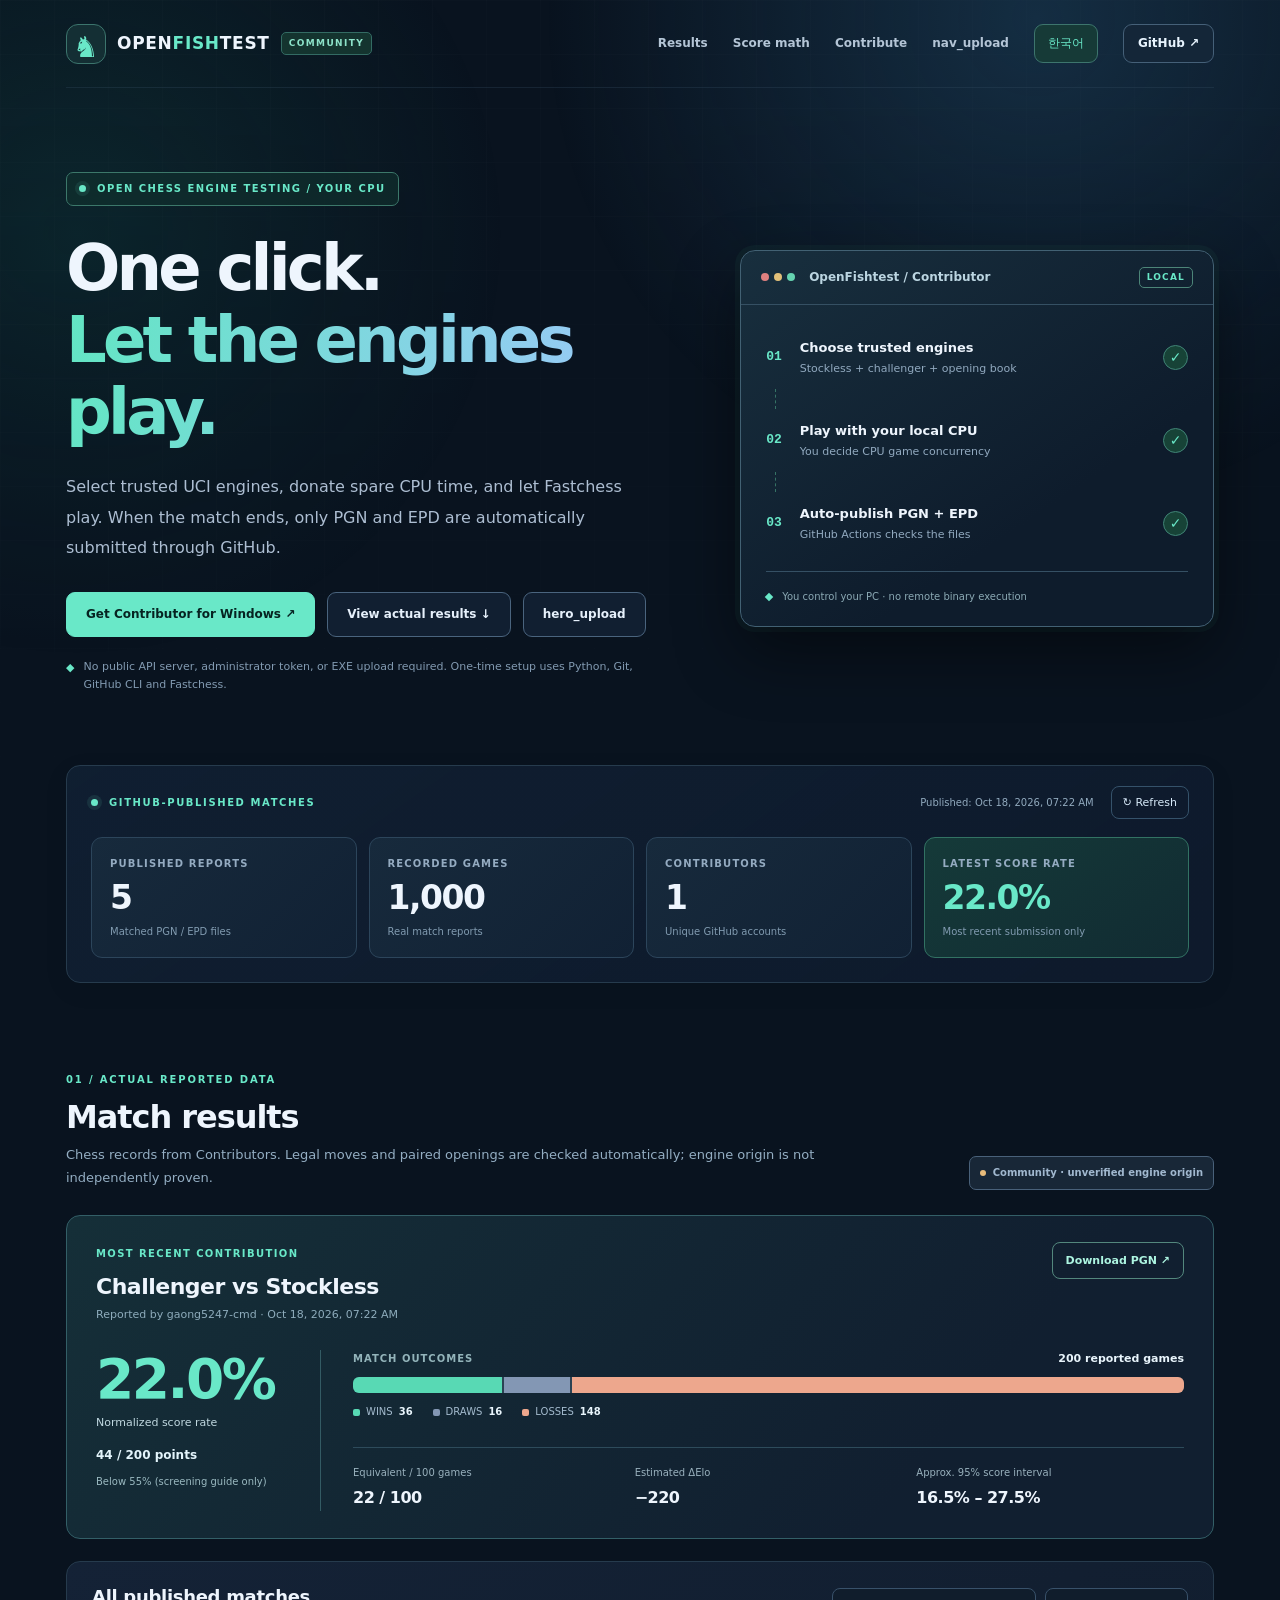
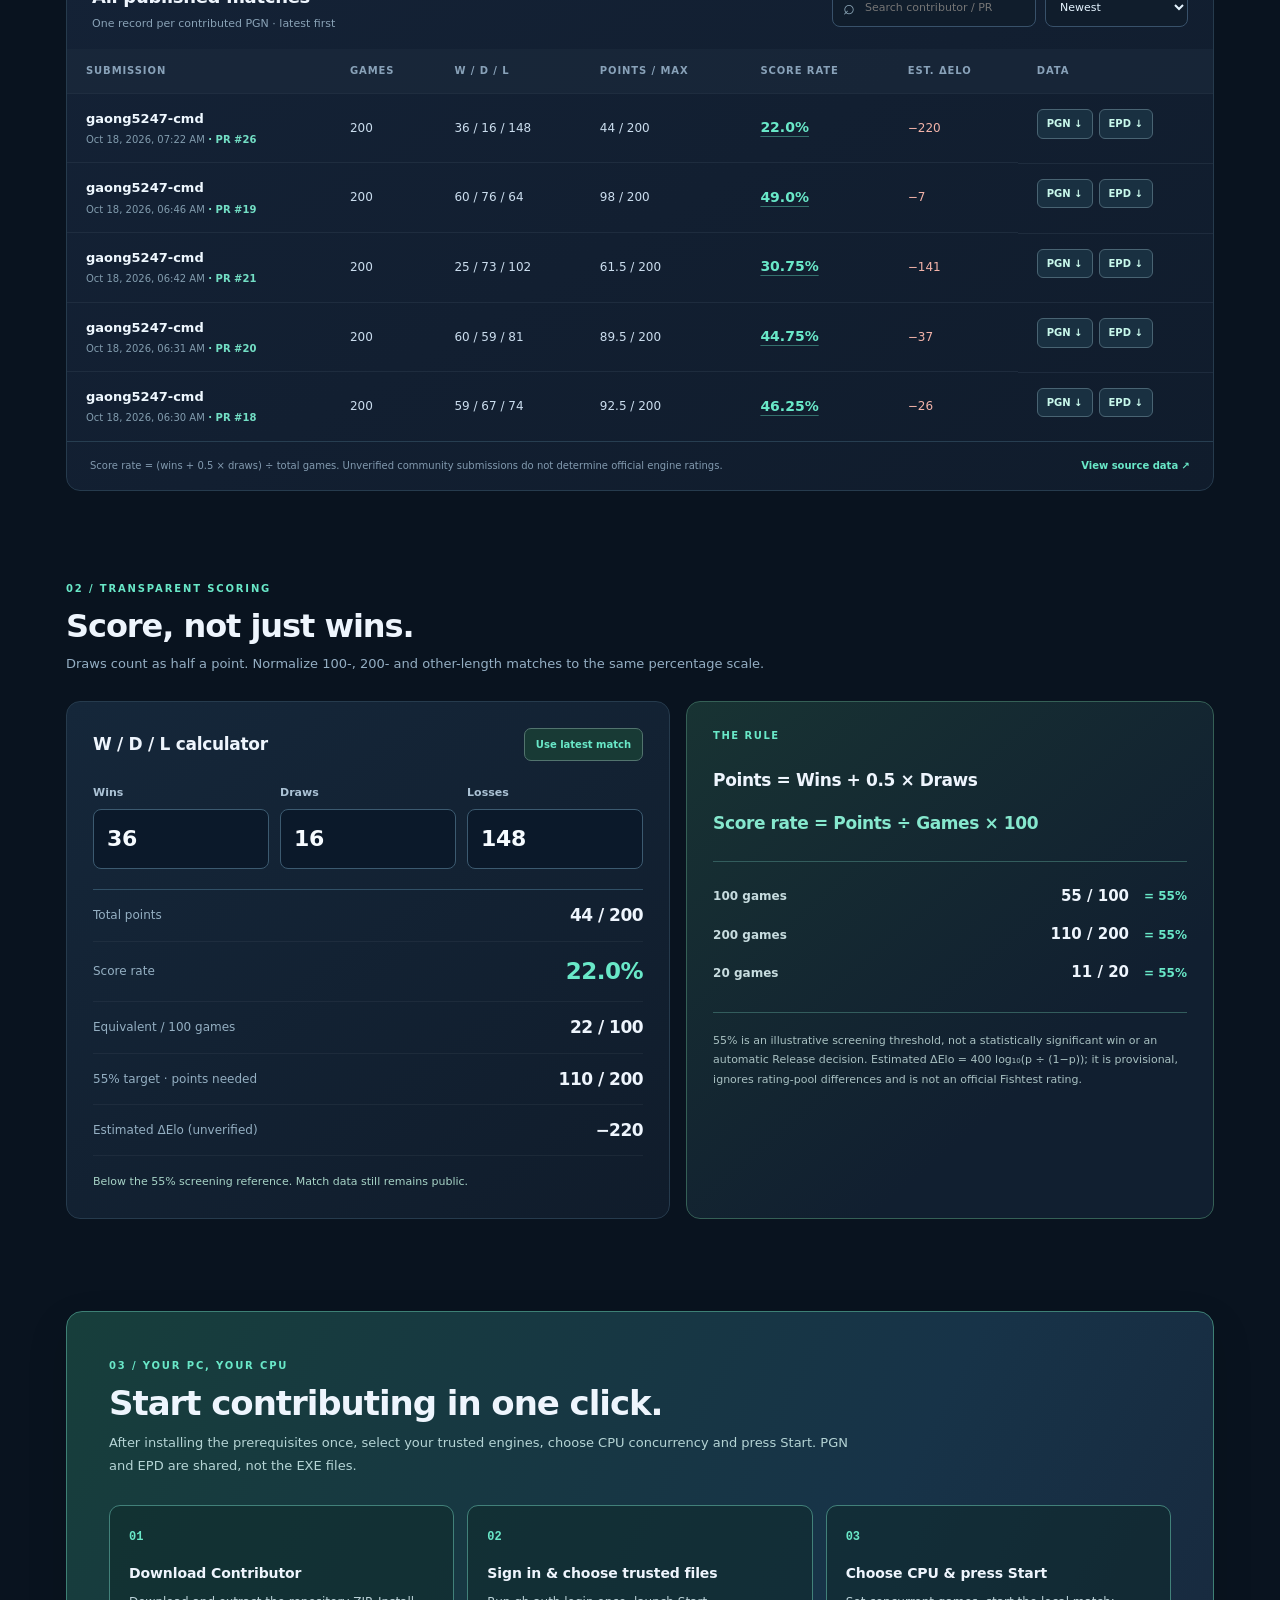
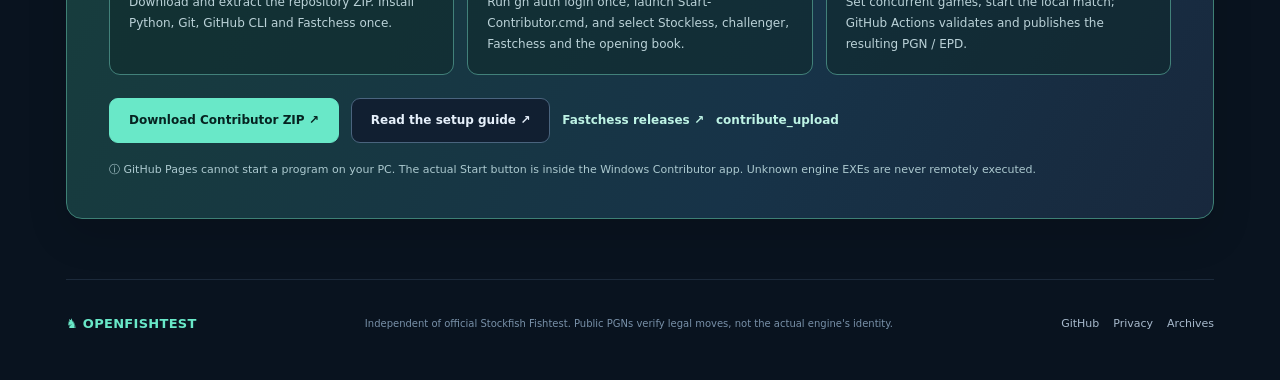
==== commit a4072157: "feat(home): add direct existing-PGN upload portal links on homepage and Contributor guide" ====
--- a/docs/index.html
+++ b/docs/index.html
@@ -24,6 +24,7 @@
         <a href="#community" data-i18n="nav_results">Results</a>
         <a href="#score" data-i18n="nav_score">Scoring</a>
         <a href="#contribute" data-i18n="nav_contribute">Contribute</a>
+        <a href="./upload.html" data-i18n="nav_upload">Upload PGN/EPD</a>
         <button class="language-control" type="button" id="lang-switch" aria-label="Switch between English and Korean">한국어</button>
         <a class="github-nav" href="https://github.com/gaong5247-cmd/OpenFishtest" target="_blank" rel="noopener noreferrer">GitHub ↗</a>
       </nav>
@@ -41,6 +42,7 @@
           <div class="hero-buttons">
             <a class="button primary" href="https://github.com/gaong5247-cmd/OpenFishtest/archive/refs/heads/main.zip" data-i18n="hero_download">Get Contributor for Windows ↗</a>
             <a class="button secondary" href="#community" data-i18n="hero_view">View actual results ↓</a>
+            <a class="button secondary" href="./upload.html" data-i18n="hero_upload">Publish existing PGN ↗</a>
           </div>
           <p class="hero-note"><span aria-hidden="true">◆</span> <span data-i18n="hero_note">No public API server, administrator token, or engine EXE upload required. First-time setup uses Python, Git, GitHub CLI and Fastchess.</span></p>
         </div>
@@ -189,6 +191,7 @@
             <a class="button primary" href="https://github.com/gaong5247-cmd/OpenFishtest/archive/refs/heads/main.zip" data-i18n="contribute_download">Download Contributor ZIP ↗</a>
             <a class="button secondary" href="https://github.com/gaong5247-cmd/OpenFishtest/blob/main/docs/COMMUNITY_AUTO_PUBLISH.md" target="_blank" rel="noopener noreferrer" data-i18n="contribute_guide">Read setup guide ↗</a>
             <a class="text-link" href="https://github.com/Disservin/fastchess/releases" target="_blank" rel="noopener noreferrer" data-i18n="contribute_fastchess">Fastchess releases ↗</a>
+            <a class="text-link" href="./upload.html" data-i18n="contribute_upload">Owner: upload existing PGN/EPD ↗</a>
           </div>
           <div class="contribute-note"><span aria-hidden="true">ⓘ</span> <span data-i18n="contribute_note">GitHub Pages cannot launch programs on your PC. The Start button belongs to the Windows Contributor app; it never downloads or executes unknown engines automatically.</span></div>
         </div>
--- a/docs/styles.css
+++ b/docs/styles.css
@@ -273,3 +273,12 @@
   .footer>span{order:3;width:100%}
 }
 @media(prefers-reduced-motion:reduce){html{scroll-behavior:auto}.button{transition:none}}
+
+.score-button{border:0;background:transparent;padding:2px 0;color:var(--mint);
+  font-weight:850;font-size:14px;cursor:pointer;font-variant-numeric:tabular-nums;
+  text-decoration:underline;text-decoration-color:#69e8c866;
+  text-underline-offset:4px}
+.score-button:hover{color:#c0f9eb;text-decoration-color:currentColor}
+.score-button:focus-visible{border-radius:4px}
+
+.td-sub a{color:#73dfc5;font-weight:760}.td-sub a:hover{text-decoration:underline}
